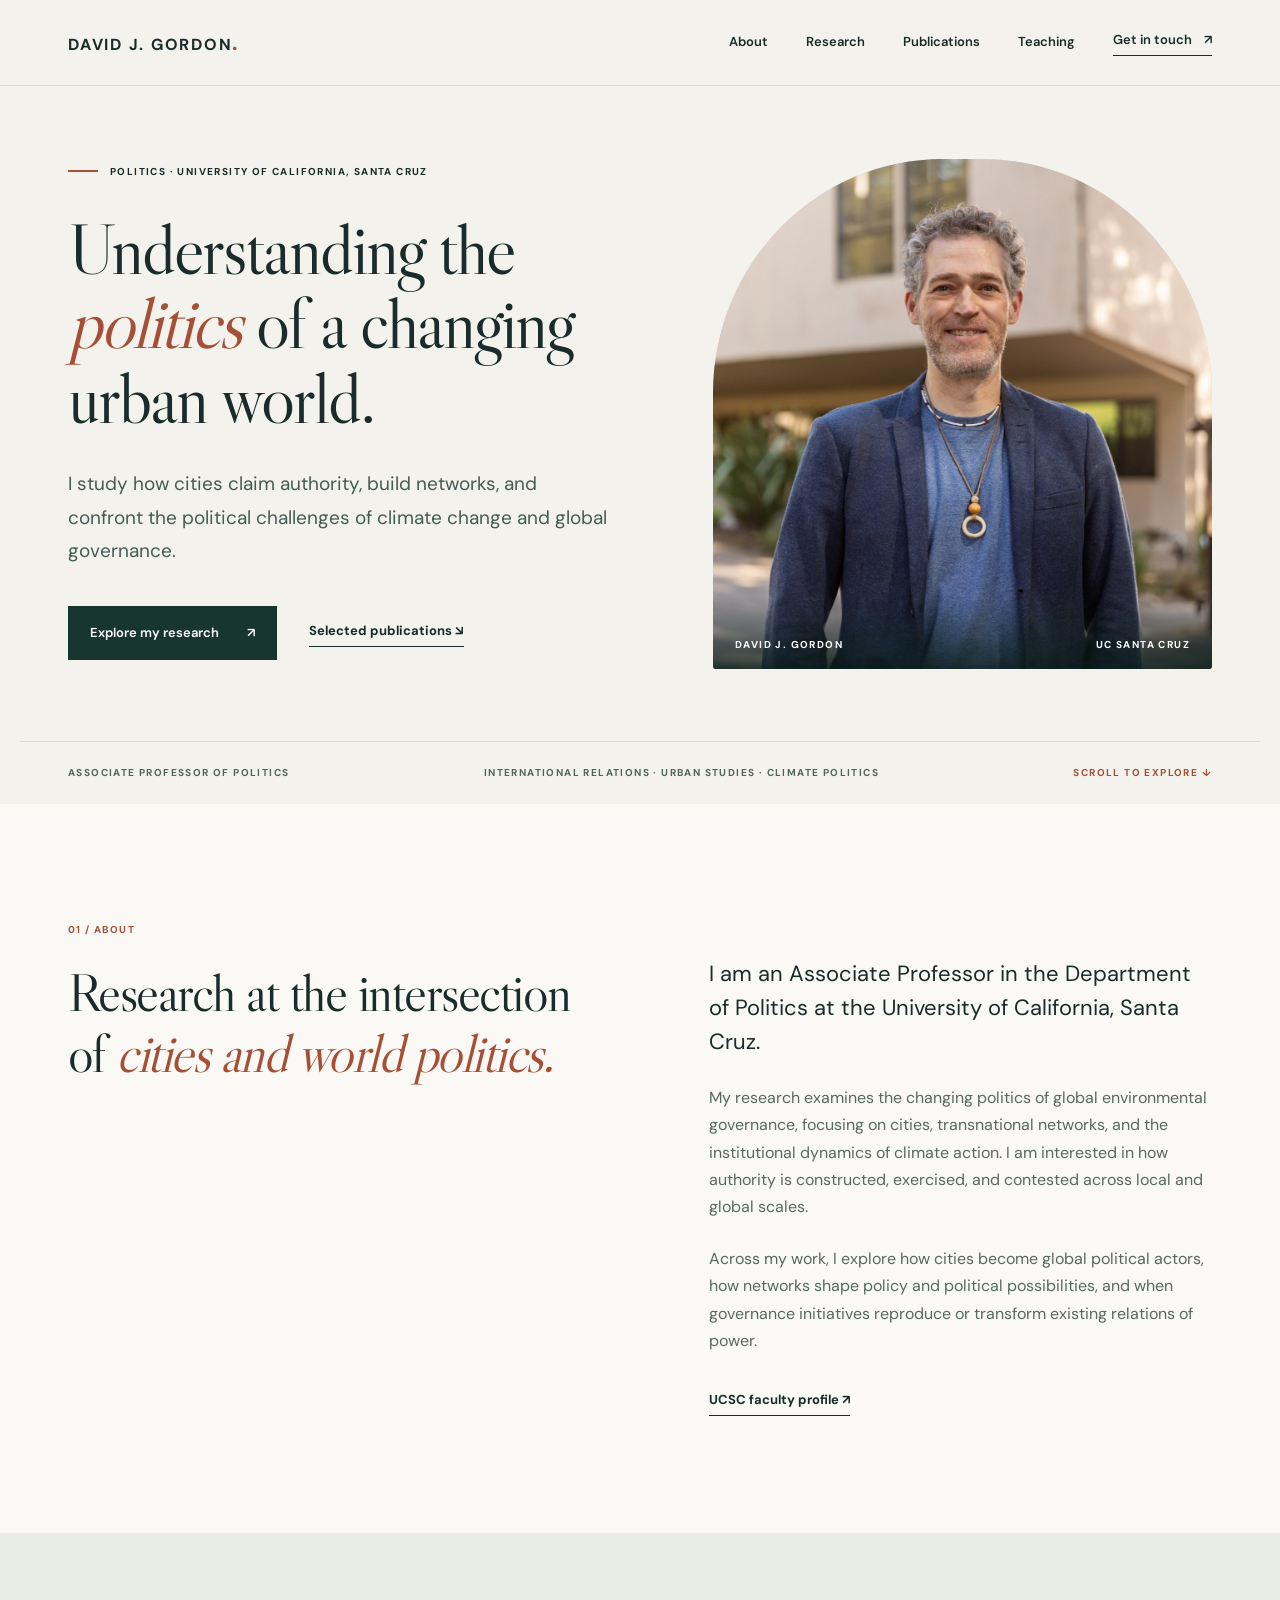
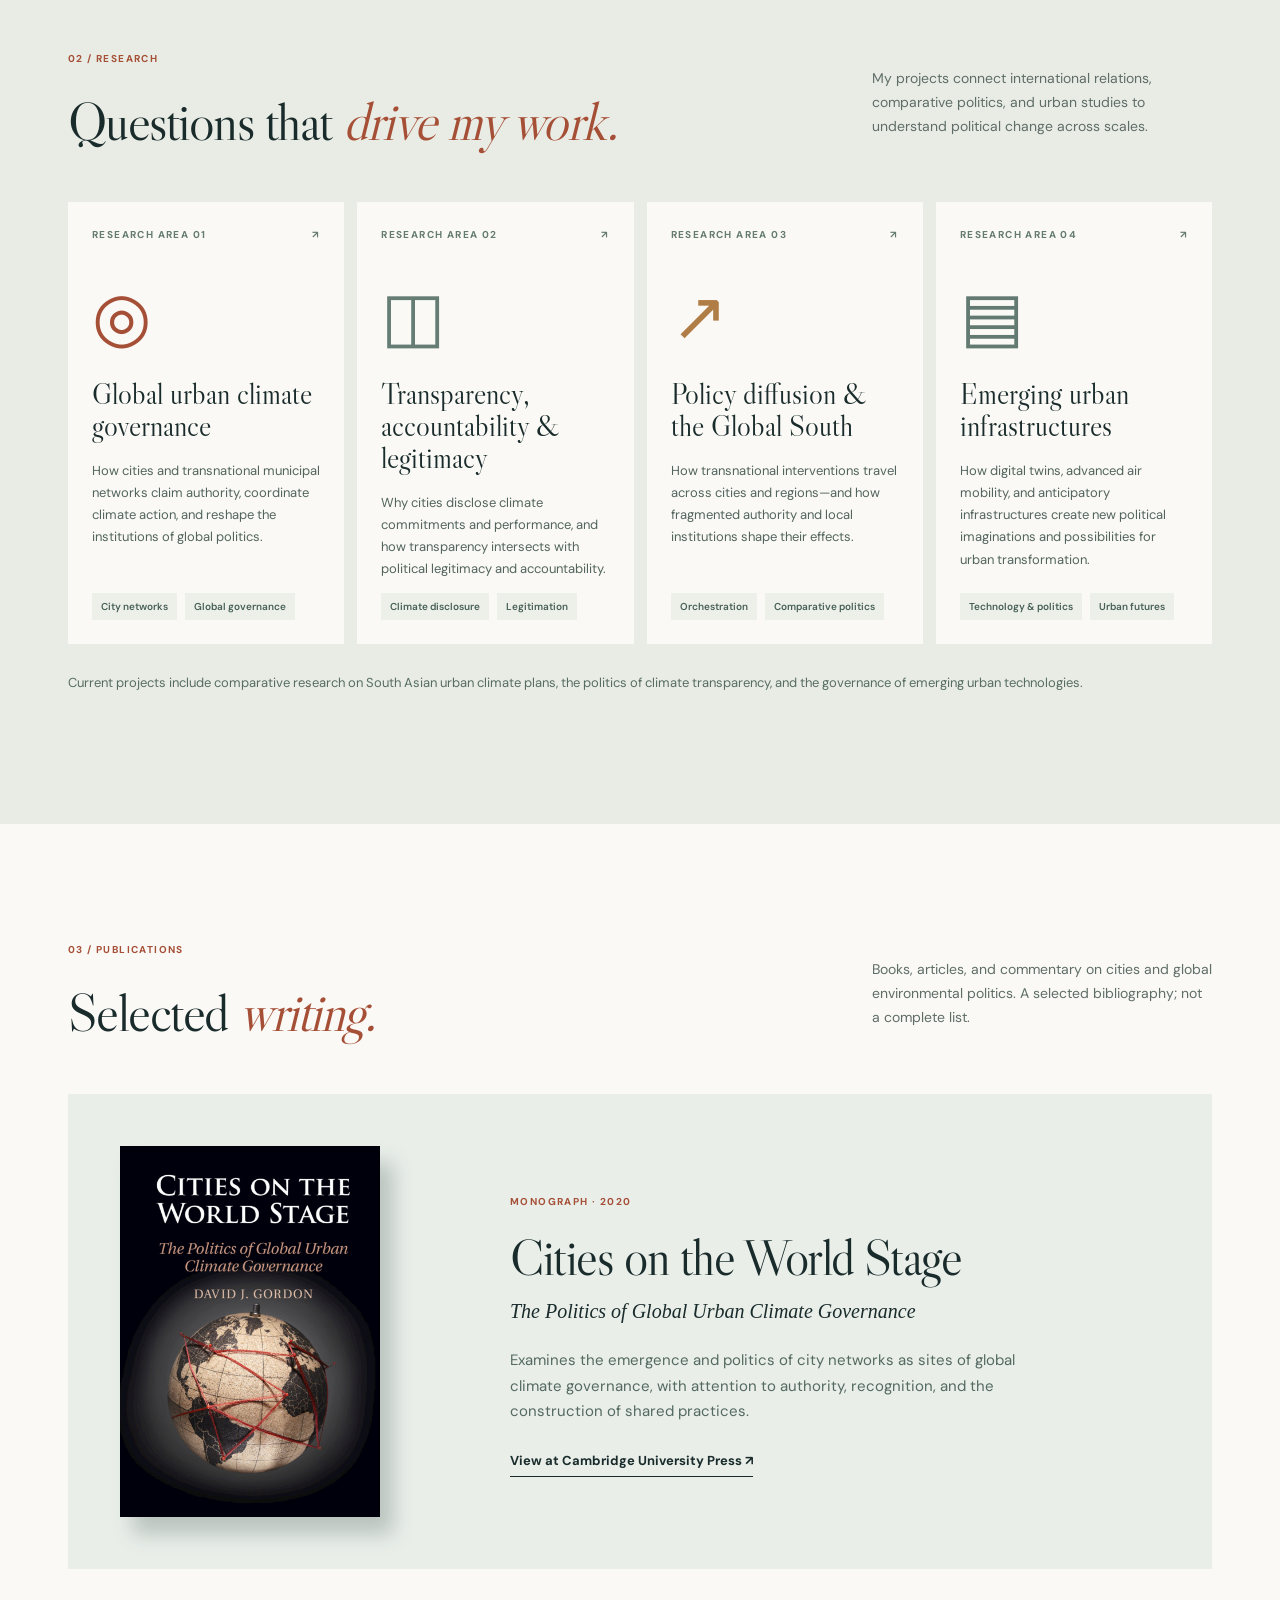
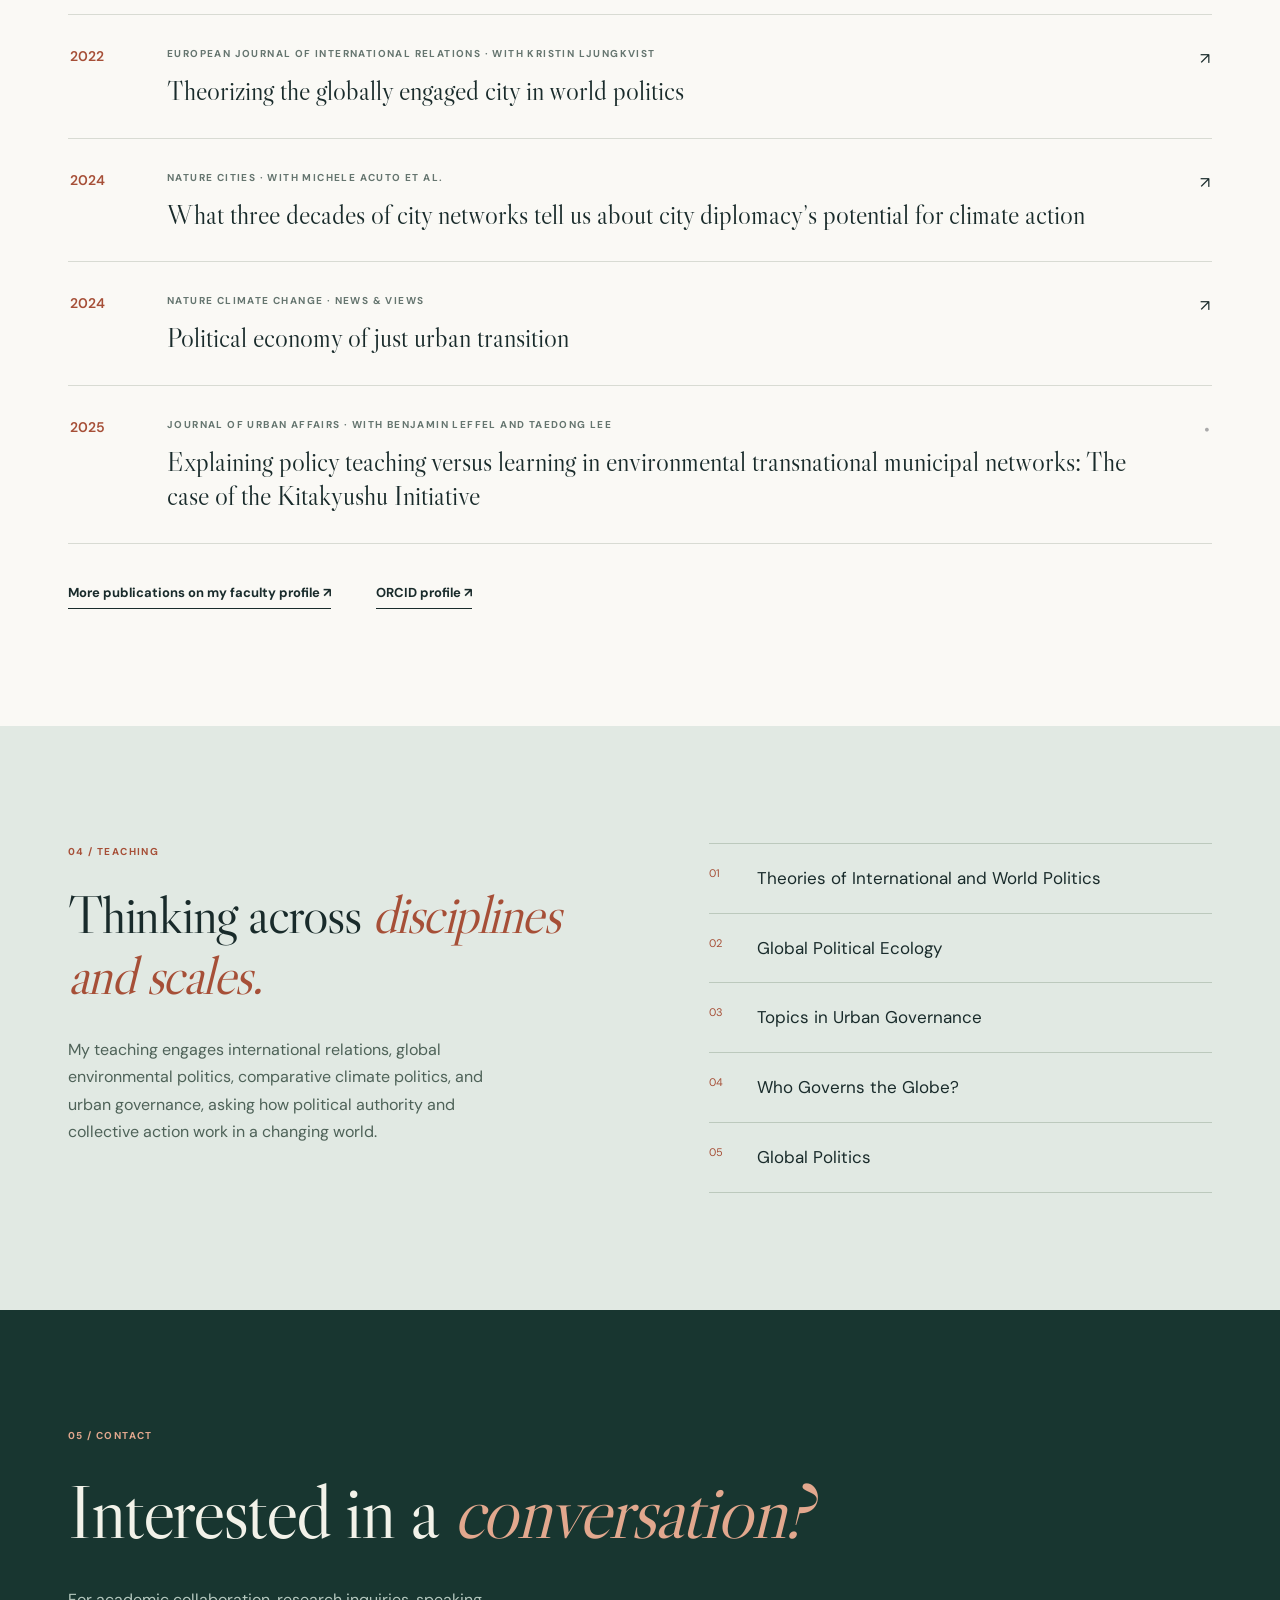
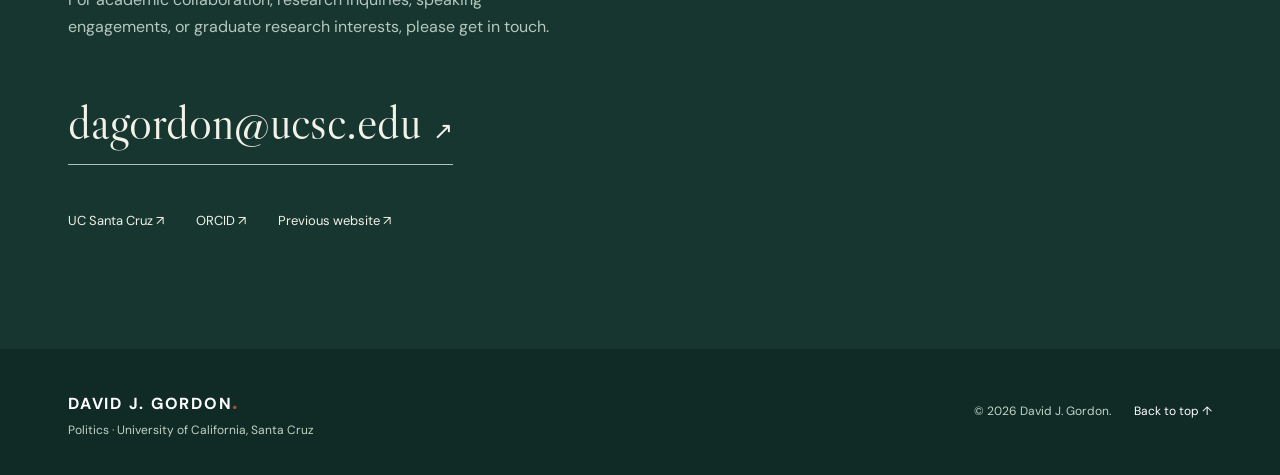
==== index.html @ 4388a969 "Add files via upload" ====
<!doctype html>
<html lang="en">
<head>
<meta charset="utf-8"><meta name="viewport" content="width=device-width,initial-scale=1">
<meta name="description" content="David J. Gordon is Associate Professor of Politics at UC Santa Cruz, researching cities, climate governance, and world politics.">
<meta name="theme-color" content="#f4f2ec"><title>David J. Gordon — Politics, Cities & Climate Governance</title>
<link rel="preconnect" href="https://fonts.googleapis.com"><link rel="preconnect" href="https://fonts.gstatic.com" crossorigin>
<link href="https://fonts.googleapis.com/css2?family=DM+Sans:wght@400;500;600;700&family=Libre+Caslon+Display&display=swap" rel="stylesheet">
<link rel="stylesheet" href="styles.css"><script src="script.js" defer></script>
</head>
<body>
<a class="skip" href="#main">Skip to content</a>
<header class="site-header"><div class="container nav-wrap"><a class="brand" href="#top">DAVID J. GORDON<span class="brand-dot">.</span></a><button class="nav-toggle" aria-label="Open navigation" aria-controls="navigation" aria-expanded="false">Menu <span>☰</span></button><nav id="navigation" aria-label="Main navigation"><a href="#about">About</a><a href="#research">Research</a><a href="#publications">Publications</a><a href="#teaching">Teaching</a><a class="nav-contact" href="#contact">Get in touch <span>↗</span></a></nav></div></header>
<main id="main">
<section class="hero" id="top"><div class="container hero-grid"><div class="hero-copy"><div class="eyebrow"><span class="accent-line"></span> POLITICS · UNIVERSITY OF CALIFORNIA, SANTA CRUZ</div><h1>Understanding the <em>politics</em> of a changing urban world.</h1><p class="hero-deck">I study how cities claim authority, build networks, and confront the political challenges of climate change and global governance.</p><div class="hero-actions"><a class="button primary" href="#research">Explore my research <span>↗</span></a><a class="text-link" href="#publications">Selected publications <span>↘</span></a></div></div><figure class="hero-photo"><img src="assets/david-gordon-headshot.jpg" width="1100" height="1376" alt="Portrait of David J. Gordon, Associate Professor of Politics at UC Santa Cruz" fetchpriority="high"><figcaption>DAVID J. GORDON <span>UC SANTA CRUZ</span></figcaption></figure></div><div class="container hero-bottom"><span>ASSOCIATE PROFESSOR OF POLITICS</span><span>INTERNATIONAL RELATIONS · URBAN STUDIES · CLIMATE POLITICS</span><a href="#about" aria-label="Scroll to about">SCROLL TO EXPLORE ↓</a></div></section>
<section class="section about" id="about"><div class="container two-col"><div class="section-side"><div class="section-number">01 / ABOUT</div><h2>Research at the intersection of <em>cities and world politics.</em></h2></div><div class="about-copy"><p class="lead">I am an Associate Professor in the Department of Politics at the University of California, Santa Cruz.</p><p>My research examines the changing politics of global environmental governance, focusing on cities, transnational networks, and the institutional dynamics of climate action. I am interested in how authority is constructed, exercised, and contested across local and global scales.</p><p>Across my work, I explore how cities become global political actors, how networks shape policy and political possibilities, and when governance initiatives reproduce or transform existing relations of power.</p><a class="inline-link" href="https://politics.ucsc.edu/people/faculty/?directoryprofilecruzid=dagordon" target="_blank" rel="noopener noreferrer">UCSC faculty profile <span>↗</span></a></div></div></section>
<section class="section research" id="research"><div class="container"><div class="section-heading"><div><div class="section-number">02 / RESEARCH</div><h2>Questions that <em>drive my work.</em></h2></div><p>My projects connect international relations, comparative politics, and urban studies to understand political change across scales.</p></div><div class="research-grid"><article class="research-card"><div class="card-top"><span>RESEARCH AREA 01</span><span>↗</span></div><div class="card-symbol symbol-one" aria-hidden="true">◎</div><h3>Global urban climate governance</h3><p>How cities and transnational municipal networks claim authority, coordinate climate action, and reshape the institutions of global politics.</p><div class="tags"><span>City networks</span><span>Global governance</span></div></article><article class="research-card"><div class="card-top"><span>RESEARCH AREA 02</span><span>↗</span></div><div class="card-symbol symbol-two" aria-hidden="true">◫</div><h3>Transparency, accountability & legitimacy</h3><p>Why cities disclose climate commitments and performance, and how transparency intersects with political legitimacy and accountability.</p><div class="tags"><span>Climate disclosure</span><span>Legitimation</span></div></article><article class="research-card"><div class="card-top"><span>RESEARCH AREA 03</span><span>↗</span></div><div class="card-symbol symbol-three" aria-hidden="true">↗</div><h3>Policy diffusion & the Global South</h3><p>How transnational interventions travel across cities and regions—and how fragmented authority and local institutions shape their effects.</p><div class="tags"><span>Orchestration</span><span>Comparative politics</span></div></article><article class="research-card"><div class="card-top"><span>RESEARCH AREA 04</span><span>↗</span></div><div class="card-symbol symbol-four" aria-hidden="true">▤</div><h3>Emerging urban infrastructures</h3><p>How digital twins, advanced air mobility, and anticipatory infrastructures create new political imaginations and possibilities for urban transformation.</p><div class="tags"><span>Technology & politics</span><span>Urban futures</span></div></article></div><p class="research-note">Current projects include comparative research on South Asian urban climate plans, the politics of climate transparency, and the governance of emerging urban technologies.</p></div></section>
<section class="section publications" id="publications"><div class="container"><div class="section-heading"><div><div class="section-number">03 / PUBLICATIONS</div><h2>Selected <em>writing.</em></h2></div><p>Books, articles, and commentary on cities and global environmental politics. A selected bibliography; not a complete list.</p></div><div class="book-feature"><div class="book-cover-photo"><img src="assets/cities-on-the-world-stage-cover.jpg" width="454" height="648" loading="lazy" alt="Cover of Cities on the World Stage: The Politics of Global Urban Climate Governance by David J. Gordon, Cambridge University Press"></div><div class="book-info"><span class="pub-type">MONOGRAPH · 2020</span><h3>Cities on the World Stage</h3><p class="book-subtitle">The Politics of Global Urban Climate Governance</p><p>Examines the emergence and politics of city networks as sites of global climate governance, with attention to authority, recognition, and the construction of shared practices.</p><a class="inline-link" href="https://www.cambridge.org/core/books/cities-on-the-world-stage/6CBDF737BC07DD72592728134CF211FA" target="_blank" rel="noopener noreferrer">View at Cambridge University Press ↗</a></div></div><div class="pub-list"><a class="pub-item" href="https://doi.org/10.1177/13540661211064449" target="_blank" rel="noopener noreferrer"><div class="pub-year">2022</div><div><div class="pub-type">EUROPEAN JOURNAL OF INTERNATIONAL RELATIONS · WITH KRISTIN LJUNGKVIST</div><h3>Theorizing the globally engaged city in world politics</h3></div><span class="pub-arrow">↗</span></a><a class="pub-item" href="https://www.nature.com/articles/s44284-024-00081-1" target="_blank" rel="noopener noreferrer"><div class="pub-year">2024</div><div><div class="pub-type">NATURE CITIES · WITH MICHELE ACUTO ET AL.</div><h3>What three decades of city networks tell us about city diplomacy’s potential for climate action</h3></div><span class="pub-arrow">↗</span></a><a class="pub-item" href="https://www.nature.com/articles/s41558-024-01942-2" target="_blank" rel="noopener noreferrer"><div class="pub-year">2024</div><div><div class="pub-type">NATURE CLIMATE CHANGE · NEWS & VIEWS</div><h3>Political economy of just urban transition</h3></div><span class="pub-arrow">↗</span></a><div class="pub-item no-link"><div class="pub-year">2025</div><div><div class="pub-type">JOURNAL OF URBAN AFFAIRS · WITH BENJAMIN LEFFEL AND TAEDONG LEE</div><h3>Explaining policy teaching versus learning in environmental transnational municipal networks: The case of the Kitakyushu Initiative</h3></div><span class="pub-arrow">•</span></div></div><div class="pub-bottom"><a class="inline-link" href="https://politics.ucsc.edu/people/faculty/?directoryprofilecruzid=dagordon" target="_blank" rel="noopener noreferrer">More publications on my faculty profile ↗</a><a class="inline-link" href="https://orcid.org/0000-0002-3034-1792" target="_blank" rel="noopener noreferrer">ORCID profile ↗</a></div></div></section>
<section class="section teaching" id="teaching"><div class="container teaching-grid"><div><div class="section-number">04 / TEACHING</div><h2>Thinking across <em>disciplines and scales.</em></h2><p>My teaching engages international relations, global environmental politics, comparative climate politics, and urban governance, asking how political authority and collective action work in a changing world.</p></div><div class="course-list"><div><span>01</span><p>Theories of International and World Politics</p></div><div><span>02</span><p>Global Political Ecology</p></div><div><span>03</span><p>Topics in Urban Governance</p></div><div><span>04</span><p>Who Governs the Globe?</p></div><div><span>05</span><p>Global Politics</p></div></div></div></section>
<section class="contact section" id="contact"><div class="container"><div class="section-number">05 / CONTACT</div><h2>Interested in a <em>conversation?</em></h2><p>For academic collaboration, research inquiries, speaking engagements, or graduate research interests, please get in touch.</p><a class="contact-email" href="mailto:dagordon@ucsc.edu">dagordon@ucsc.edu <span>↗</span></a><div class="contact-links"><a href="https://politics.ucsc.edu/people/faculty/?directoryprofilecruzid=dagordon" target="_blank" rel="noopener noreferrer">UC Santa Cruz ↗</a><a href="https://orcid.org/0000-0002-3034-1792" target="_blank" rel="noopener noreferrer">ORCID ↗</a><a href="https://davidjgordon.wordpress.com/" target="_blank" rel="noopener noreferrer">Previous website ↗</a></div></div></section>
</main><footer><div class="container footer-inner"><div><strong>DAVID J. GORDON<span class="brand-dot">.</span></strong><span>Politics · University of California, Santa Cruz</span></div><div>© <span id="year">2026</span> David J. Gordon. <a href="#top">Back to top ↑</a></div></div></footer>
</body></html>
---- styles.css ----
:root{--ink:#192b2b;--paper:#f4f2ec;--white:#faf9f5;--muted:#60706c;--line:#d8dbd3;--accent:#a64f37;--dark:#183630}*{box-sizing:border-box}html{scroll-behavior:smooth}body{margin:0;background:var(--paper);font-family:'DM Sans',Arial,sans-serif;color:var(--ink);font-size:16px;line-height:1.7}a{color:inherit;text-decoration:none}button{font:inherit}.container{max-width:1240px;margin:auto;padding:0 48px}.skip{position:absolute;top:-80px;left:15px;background:white;padding:10px;z-index:100}.skip:focus{top:8px}.site-header{height:86px;border-bottom:1px solid var(--line);background:var(--paper);position:sticky;top:0;z-index:20}.nav-wrap{height:100%;display:flex;align-items:center;justify-content:space-between}.brand,.footer-inner strong{font-size:16px;font-weight:700;letter-spacing:.11em}.brand-dot{color:var(--accent);font-size:22px}nav{display:flex;gap:38px;align-items:center;font-size:13px;font-weight:600}nav a{transition:color .2s}nav a:hover,.inline-link:hover,.text-link:hover{color:var(--accent)}.nav-contact{border-bottom:1px solid var(--ink);padding-bottom:3px}.nav-contact span{margin-left:9px}.nav-toggle{display:none}.hero{overflow:hidden}.hero-grid{min-height:655px;display:grid;grid-template-columns:1.1fr .9fr;gap:35px;align-items:center}.hero-copy{padding:74px 0 78px;position:relative;z-index:1}.eyebrow,.section-number,.pub-type,.card-top,.tags,.hero-bottom,.art-label,.art-caption{font-size:10px;letter-spacing:.14em;font-weight:700}.eyebrow{display:flex;gap:12px;align-items:center;white-space:nowrap}.accent-line{width:30px;height:2px;background:var(--accent);display:inline-block}h1,h2,h3,p{margin-top:0}h1,h2,.book-info h3{font-family:'Libre Caslon Display',Georgia,serif;font-weight:400;letter-spacing:-.028em}h1{font-size:clamp(56px,5.6vw,83px);line-height:1.04;margin:32px 0}h1 em,h2 em{font-weight:400;color:var(--accent)}.hero-deck{max-width:540px;font-size:19px;line-height:1.75;color:#455b56}.hero-actions{display:flex;align-items:center;gap:32px;margin-top:39px}.button{display:inline-flex;align-items:center;gap:28px;padding:16px 22px;font-weight:600;font-size:13px}.primary{background:var(--dark);color:white}.primary:hover{background:var(--accent)}.text-link,.inline-link{font-size:13px;font-weight:700;border-bottom:1px solid;padding-bottom:4px}.hero-art{height:480px;position:relative;overflow:hidden;background:#e5e9df;border-radius:48% 48% 3px 3px;isolation:isolate}.grid-lines{position:absolute;inset:0;background-image:linear-gradient(#607e6830 1px,transparent 1px),linear-gradient(90deg,#607e6830 1px,transparent 1px);background-size:42px 42px;transform:rotate(-16deg) scale(1.4)}.orbit{position:absolute;border:1px solid #68867b82;border-radius:50%;aspect-ratio:1;top:50%;left:50%;transform:translate(-50%,-50%)}.orbit-a{width:340px}.orbit-b{width:560px}.orbit-c{width:790px}.art-circle{position:absolute;top:26%;left:28%;width:44%;aspect-ratio:1;background:radial-gradient(circle at 36% 30%,#e0b59f 0%,#ba725a 48%,#823b2b 100%);border-radius:50%;box-shadow:40px 42px 70px #234b4433}.art-label{position:absolute;color:#355a52}.label-top{top:17%;left:12%}.label-side{bottom:19%;right:8%}.art-caption{position:absolute;bottom:18px;left:23px;right:23px;display:flex;justify-content:space-between;color:#355a52}.hero-bottom{border-top:1px solid var(--line);padding-top:22px;padding-bottom:23px;display:flex;justify-content:space-between;gap:22px;color:#53645f}.hero-bottom a{color:var(--accent)}.section{padding:117px 0;scroll-margin-top:84px}.section-number{color:var(--accent);margin-bottom:24px}h2{font-size:clamp(43px,4.2vw,65px);line-height:1.14;margin-bottom:30px}.two-col{display:grid;grid-template-columns:1fr 1fr;gap:12%}.about{background:var(--white)}.about-copy{padding-top:36px;color:#596860}.about-copy .lead{font-size:22px;line-height:1.55;color:var(--ink)}.about-copy p{margin-bottom:25px}.inline-link{display:inline-block;color:var(--ink);margin-top:10px}.research{background:#e9ece5}.section-heading{display:flex;justify-content:space-between;gap:55px;align-items:end;margin-bottom:50px}.section-heading h2{margin-bottom:0}.section-heading>p{max-width:340px;color:#5f6d68;font-size:14px}.research-grid{display:grid;grid-template-columns:repeat(4,1fr);gap:13px}.research-card{background:var(--white);padding:24px;min-height:420px;display:flex;flex-direction:column;transition:transform .2s,box-shadow .2s}.research-card:hover{transform:translateY(-5px);box-shadow:0 15px 26px #153c3420}.card-top{display:flex;justify-content:space-between;color:#657b70}.card-symbol{font-size:68px;font-weight:400;line-height:1;margin:40px 0 28px;color:var(--accent);font-family:Georgia,serif}.symbol-two{color:#657d75}.symbol-three{color:#b17d47}.symbol-four{color:#627a72}.research-card h3{font-family:'Libre Caslon Display',Georgia,serif;font-weight:400;font-size:29px;line-height:1.1;margin-bottom:17px}.research-card p{font-size:13px;line-height:1.7;color:#53645e;flex:1}.tags{display:flex;gap:8px;flex-wrap:wrap;letter-spacing:0;font-size:10px;font-weight:600}.tags span{padding:5px 9px;background:#edf0e9;color:#466057}.research-note{margin-top:28px;color:#576d61;font-size:13px}.publications{background:var(--white)}.book-feature{display:grid;grid-template-columns:320px 1fr;gap:70px;background:#e9eee9;padding:52px;align-items:center}.book-cover{width:255px;min-height:350px;padding:26px 23px;background:#234a43;color:#f8efdb;display:flex;flex-direction:column;box-shadow:18px 20px 0 #16382e28,1px 11px 25px #173d3524}.cover-small,.cover-imprint{font-size:10px;letter-spacing:.14em}.cover-title{font:39px/.99 Georgia,serif;margin:37px 0 15px}.cover-sub{font:italic 15px/1.35 Georgia,serif;max-width:180px}.cover-imprint{margin-top:auto;font-size:8px}.book-info .pub-type{color:var(--accent)}.book-info h3{font-size:51px;line-height:1.05;margin:18px 0 10px}.book-subtitle{font-style:italic;font-family:Georgia,serif;font-size:20px}.book-info>p:not(.book-subtitle){max-width:560px;color:#546961;font-size:15px}.pub-list{margin-top:45px}.pub-item{display:grid;grid-template-columns:72px 1fr 24px;gap:25px;padding:30px 2px;border-bottom:1px solid var(--line);align-items:start;transition:padding .2s}.pub-item:first-child{border-top:1px solid var(--line)}a.pub-item:hover{padding-left:16px;background:#f2f4ef}.pub-year{font-size:14px;font-weight:600;color:var(--accent)}.pub-item .pub-type{color:#65756f;font-size:10px}.pub-item h3{font-family:'Libre Caslon Display',Georgia,serif;font-size:27px;line-height:1.25;font-weight:400;margin:12px 0 0}.pub-arrow{justify-self:end}.no-link .pub-arrow{color:#aaa}.pub-bottom{display:flex;gap:45px;margin-top:28px}.teaching{background:#e1e9e3}.teaching-grid{display:grid;grid-template-columns:1fr 1fr;gap:12%}.teaching-grid>div>p{color:#4e6258;max-width:450px}.course-list>div{border-top:1px solid #bcc9bd;display:grid;grid-template-columns:48px 1fr;align-items:start;padding:20px 0}.course-list>div:last-child{border-bottom:1px solid #bcc9bd}.course-list span{font-size:11px;color:var(--accent)}.course-list p{margin:0;font-size:17px}.contact{background:var(--dark);color:#f2f2e9}.contact .section-number{color:#e2a88e}.contact h2{max-width:780px;font-size:clamp(52px,6vw,86px)}.contact h2 em{color:#e2a88e}.contact p{color:#b5c8bf;max-width:500px}.contact-email{display:inline-block;font:clamp(27px,4vw,48px)/1.2 'Libre Caslon Display',Georgia,serif;border-bottom:1px solid #acc3b6;margin:38px 0 45px;padding-bottom:12px}.contact-email span{font:24px Arial}.contact-links{display:flex;gap:32px;font-size:13px}.contact-links a:hover{color:#e2a88e}footer{background:#102b26;color:#c1d4c6;padding:34px 0}.footer-inner{display:flex;justify-content:space-between;align-items:center;gap:25px;font-size:12px}.footer-inner>div:first-child{display:flex;flex-direction:column}.footer-inner strong{color:white}.footer-inner a{margin-left:20px;color:white}a:focus-visible,button:focus-visible{outline:3px solid var(--accent);outline-offset:4px}@media(max-width:1050px){.container{padding:0 30px}.hero-grid{grid-template-columns:1fr .7fr}.hero-art{height:400px}.research-grid{grid-template-columns:repeat(2,1fr)}.research-card{min-height:350px}.hero-bottom span:nth-child(2){display:none}}@media(max-width:720px){.container{padding:0 22px}.site-header{height:72px}.nav-toggle{display:block;border:0;background:transparent;font-size:13px;font-weight:700}.nav-toggle span{margin-left:10px}nav{display:none;position:absolute;top:72px;left:0;right:0;background:var(--paper);padding:20px 24px 28px;box-shadow:0 15px 30px #172f2921;flex-direction:column;align-items:start;gap:20px}nav.is-open{display:flex}.hero-grid{display:flex;flex-direction:column;gap:0;min-height:unset}.hero-copy{padding:75px 0 35px}h1{font-size:clamp(49px,12vw,70px);margin:24px 0}.eyebrow{font-size:9px;white-space:normal}.hero-deck{font-size:17px}.hero-actions{gap:22px;flex-wrap:wrap}.hero-art{width:100%;height:330px;border-radius:48% 48% 0 0}.hero-bottom{font-size:9px}.section{padding:75px 0}.two-col,.teaching-grid{grid-template-columns:1fr;gap:15px}.about-copy{padding-top:0}.section-heading{display:block;margin-bottom:30px}.section-heading>p{margin-top:20px}.research-grid{grid-template-columns:1fr}.research-card{min-height:320px}.card-symbol{margin:24px 0 18px}.book-feature{grid-template-columns:1fr;padding:30px;gap:45px}.book-cover{width:245px}.book-info h3{font-size:44px}.pub-item{grid-template-columns:45px 1fr 15px;gap:12px}.pub-item h3{font-size:23px}.pub-item .pub-type{font-size:9px}.pub-bottom{display:block}.pub-bottom a{display:table;margin-bottom:15px}.contact-links{flex-wrap:wrap}.footer-inner{flex-direction:column;align-items:start}}@media(prefers-reduced-motion:reduce){html{scroll-behavior:auto}*,*:before,*:after{transition:none!important}}

/* Photography and published book artwork (2026 update) */
.hero-photo{height:510px;margin:0;position:relative;overflow:hidden;background:#d9d9d2;border-radius:46% 46% 3px 3px;align-self:center}
.hero-photo img{display:block;width:100%;height:100%;object-fit:cover;object-position:center 24%}
.hero-photo figcaption{position:absolute;bottom:0;left:0;right:0;display:flex;justify-content:space-between;gap:12px;background:linear-gradient(transparent,rgba(9,28,25,.82));padding:40px 22px 16px;color:white;font-size:10px;font-weight:700;letter-spacing:.14em}
.book-cover-photo{width:min(100%,260px);align-self:center;filter:drop-shadow(13px 17px 10px rgba(20,46,37,.22))}
.book-cover-photo img{display:block;width:100%;height:auto;object-fit:contain}
@media(max-width:1050px){.hero-photo{height:430px}}
@media(max-width:720px){.hero-photo{width:100%;height:420px;border-radius:46% 46% 0 0}.hero-photo img{object-position:center 25%}.book-cover-photo{width:245px}}
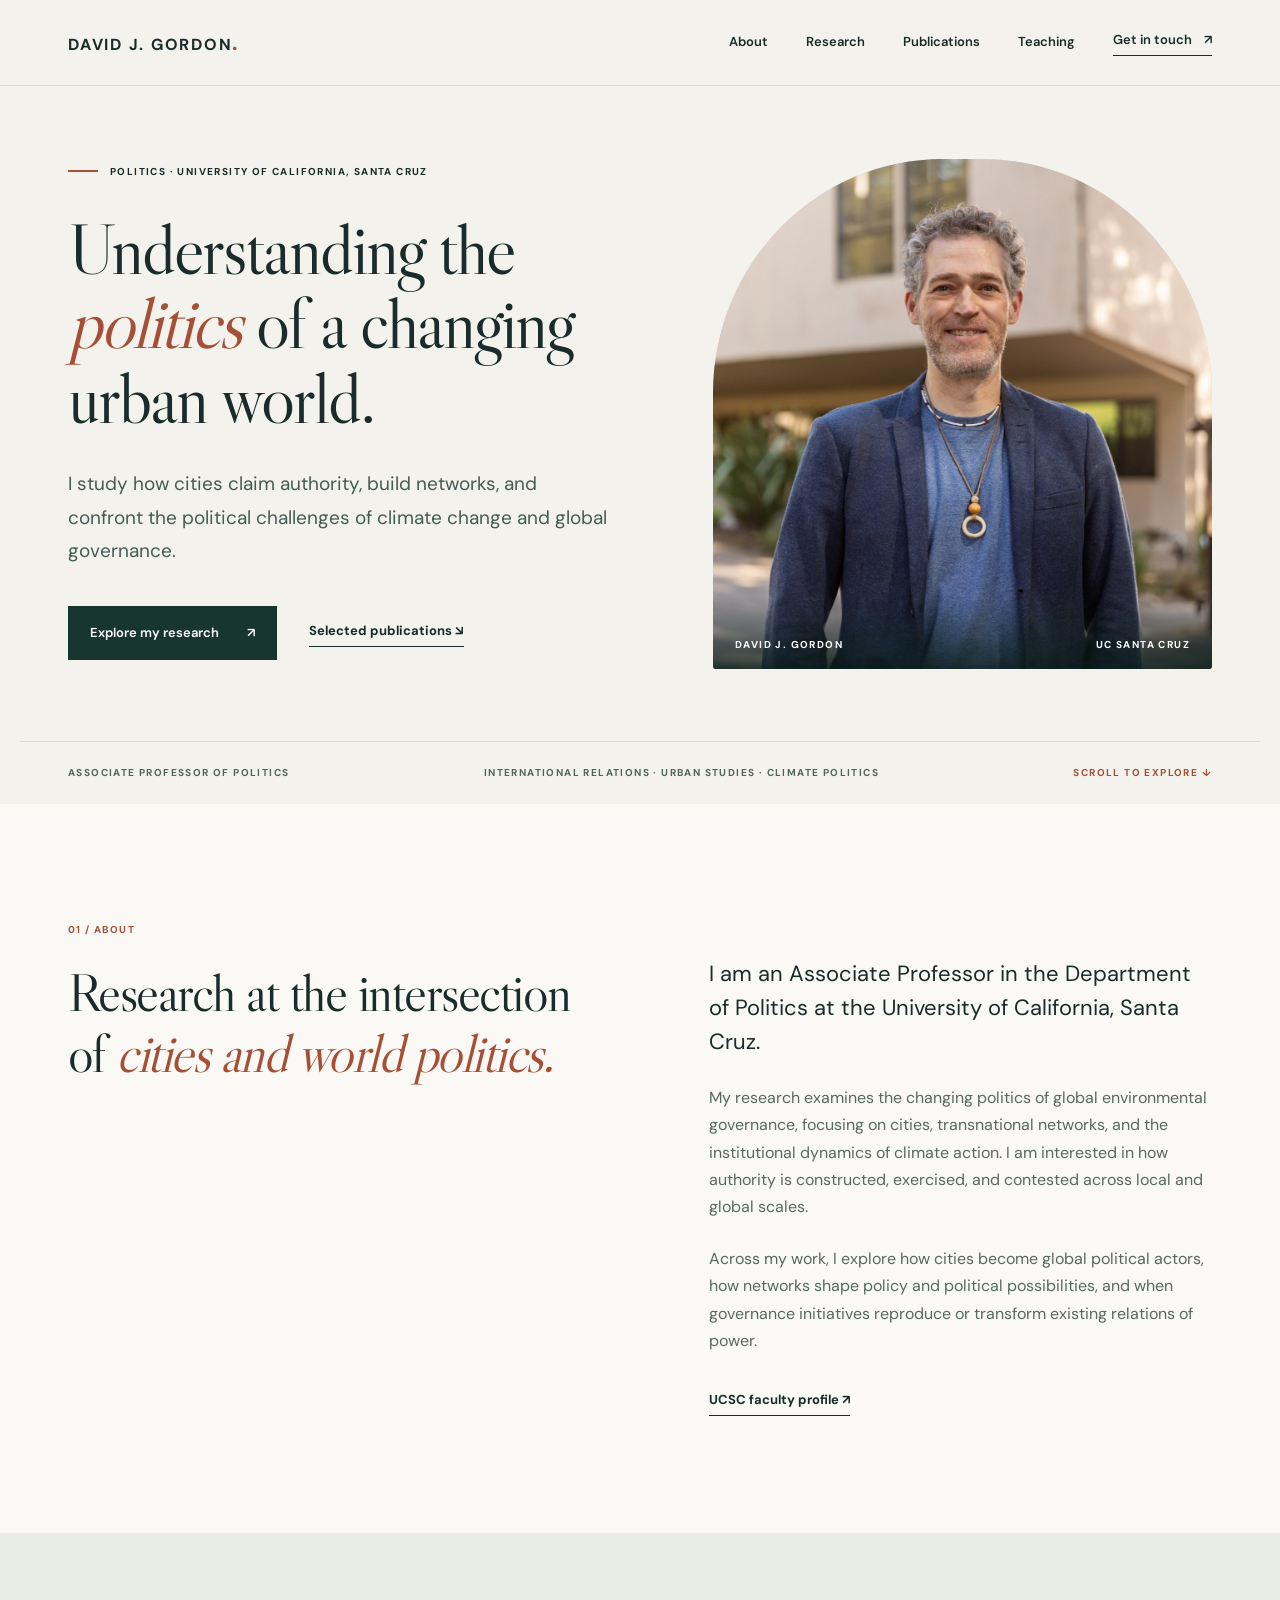
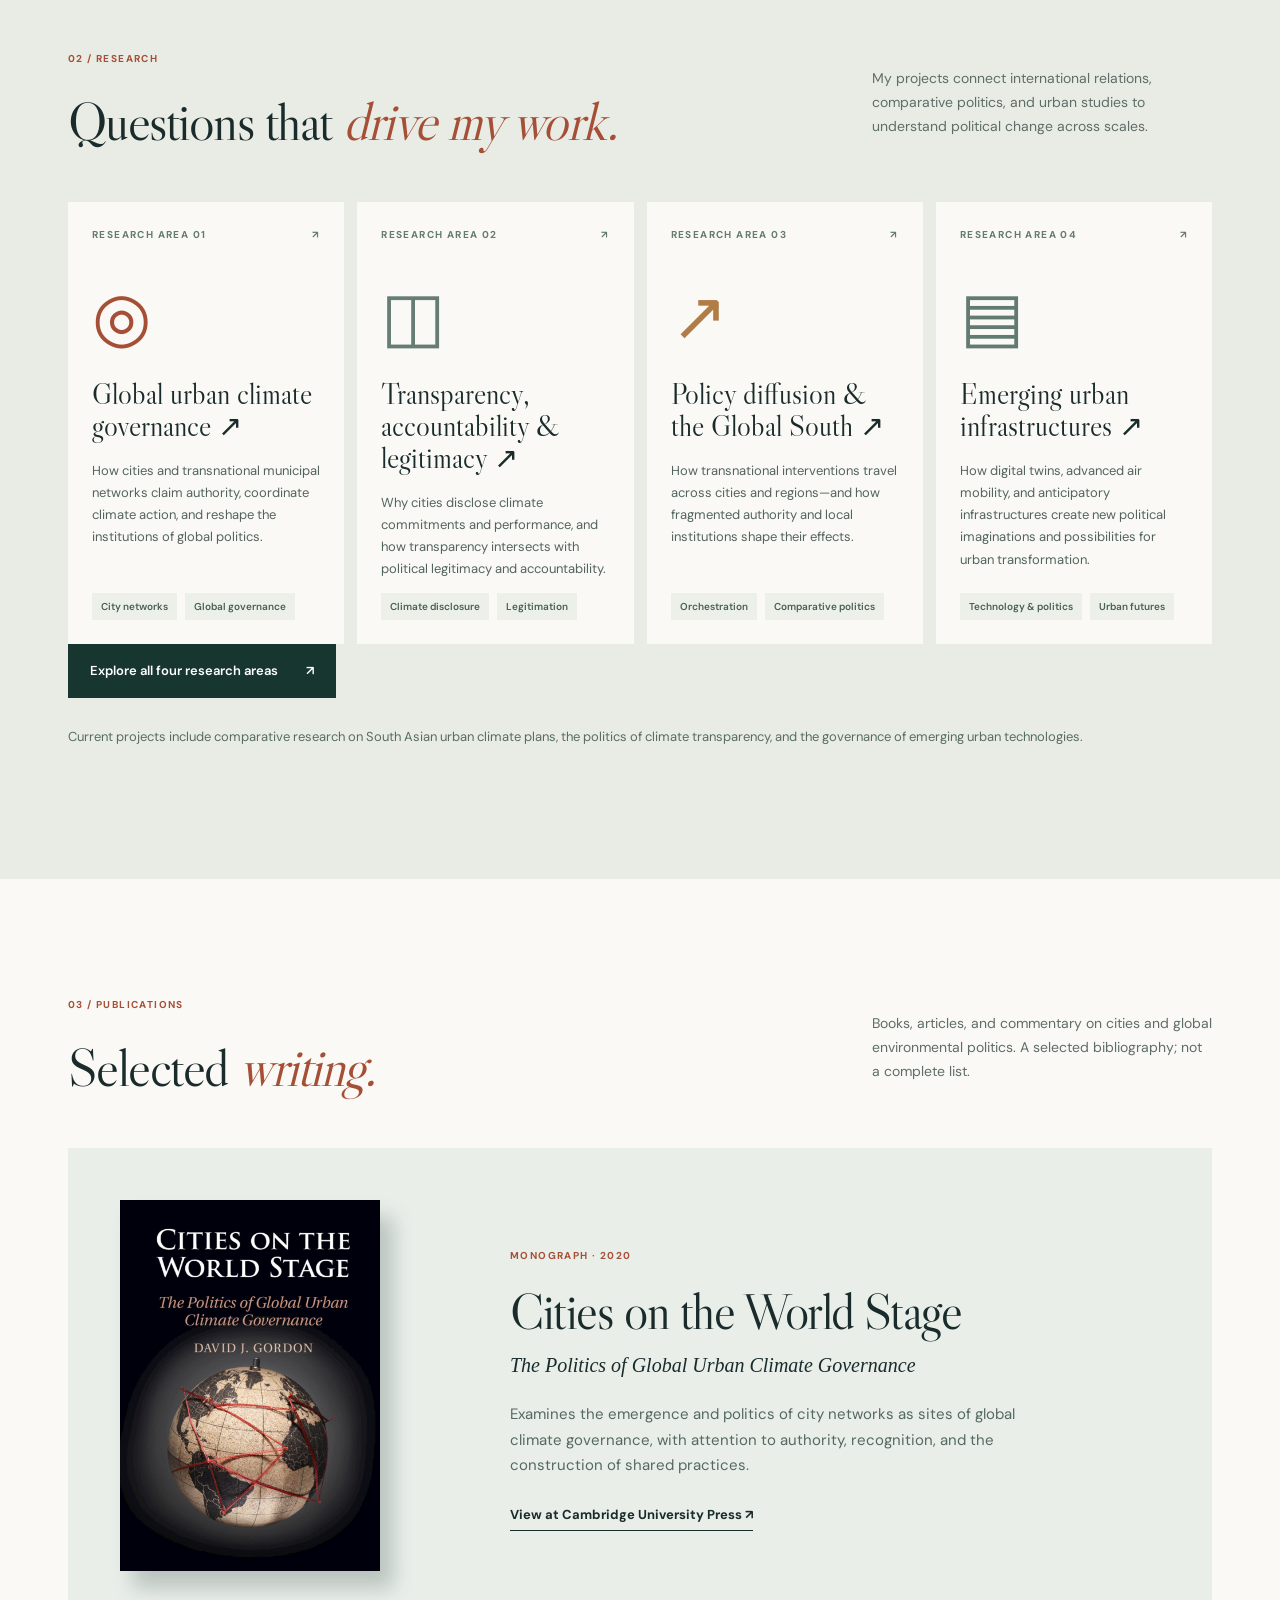
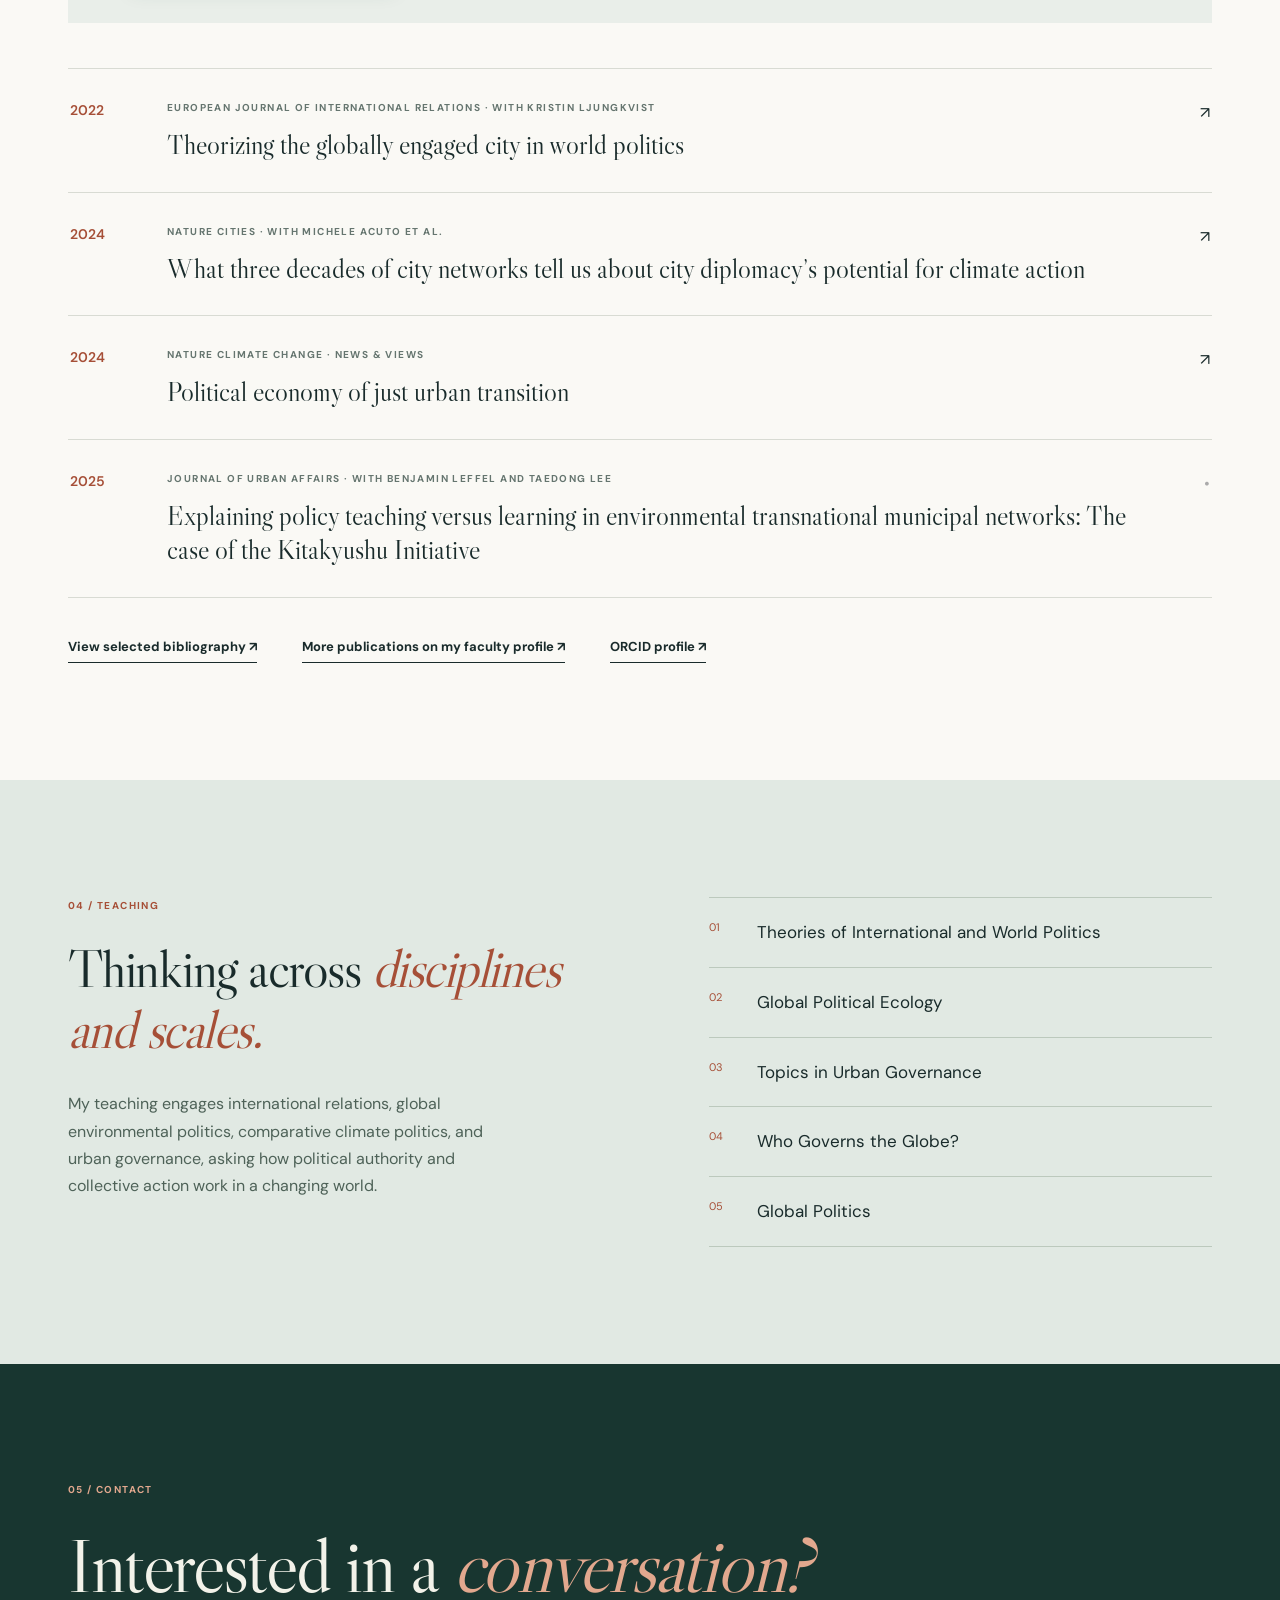
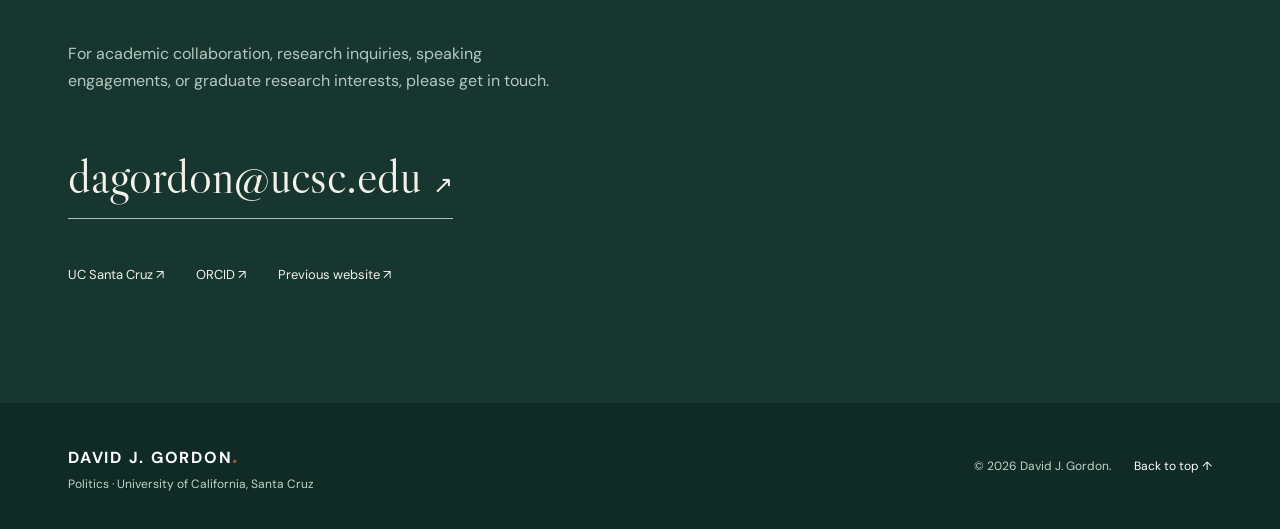
==== commit 3bbac97c: "Connect homepage navigation and calls to action to research and publications pages" ====
--- a/index.html
+++ b/index.html
@@ -10,12 +10,12 @@
 </head>
 <body>
 <a class="skip" href="#main">Skip to content</a>
-<header class="site-header"><div class="container nav-wrap"><a class="brand" href="#top">DAVID J. GORDON<span class="brand-dot">.</span></a><button class="nav-toggle" aria-label="Open navigation" aria-controls="navigation" aria-expanded="false">Menu <span>☰</span></button><nav id="navigation" aria-label="Main navigation"><a href="#about">About</a><a href="#research">Research</a><a href="#publications">Publications</a><a href="#teaching">Teaching</a><a class="nav-contact" href="#contact">Get in touch <span>↗</span></a></nav></div></header>
+<header class="site-header"><div class="container nav-wrap"><a class="brand" href="#top">DAVID J. GORDON<span class="brand-dot">.</span></a><button class="nav-toggle" aria-label="Open navigation" aria-controls="navigation" aria-expanded="false">Menu <span>☰</span></button><nav id="navigation" aria-label="Main navigation"><a href="#about">About</a><a href="research.html">Research</a><a href="publications.html">Publications</a><a href="#teaching">Teaching</a><a class="nav-contact" href="#contact">Get in touch <span>↗</span></a></nav></div></header>
 <main id="main">
-<section class="hero" id="top"><div class="container hero-grid"><div class="hero-copy"><div class="eyebrow"><span class="accent-line"></span> POLITICS · UNIVERSITY OF CALIFORNIA, SANTA CRUZ</div><h1>Understanding the <em>politics</em> of a changing urban world.</h1><p class="hero-deck">I study how cities claim authority, build networks, and confront the political challenges of climate change and global governance.</p><div class="hero-actions"><a class="button primary" href="#research">Explore my research <span>↗</span></a><a class="text-link" href="#publications">Selected publications <span>↘</span></a></div></div><figure class="hero-photo"><img src="assets/david-gordon-headshot.jpg" width="1100" height="1376" alt="Portrait of David J. Gordon, Associate Professor of Politics at UC Santa Cruz" fetchpriority="high"><figcaption>DAVID J. GORDON <span>UC SANTA CRUZ</span></figcaption></figure></div><div class="container hero-bottom"><span>ASSOCIATE PROFESSOR OF POLITICS</span><span>INTERNATIONAL RELATIONS · URBAN STUDIES · CLIMATE POLITICS</span><a href="#about" aria-label="Scroll to about">SCROLL TO EXPLORE ↓</a></div></section>
+<section class="hero" id="top"><div class="container hero-grid"><div class="hero-copy"><div class="eyebrow"><span class="accent-line"></span> POLITICS · UNIVERSITY OF CALIFORNIA, SANTA CRUZ</div><h1>Understanding the <em>politics</em> of a changing urban world.</h1><p class="hero-deck">I study how cities claim authority, build networks, and confront the political challenges of climate change and global governance.</p><div class="hero-actions"><a class="button primary" href="research.html">Explore my research <span>↗</span></a><a class="text-link" href="publications.html">Selected publications <span>↘</span></a></div></div><figure class="hero-photo"><img src="assets/david-gordon-headshot.jpg" width="1100" height="1376" alt="Portrait of David J. Gordon, Associate Professor of Politics at UC Santa Cruz" fetchpriority="high"><figcaption>DAVID J. GORDON <span>UC SANTA CRUZ</span></figcaption></figure></div><div class="container hero-bottom"><span>ASSOCIATE PROFESSOR OF POLITICS</span><span>INTERNATIONAL RELATIONS · URBAN STUDIES · CLIMATE POLITICS</span><a href="#about" aria-label="Scroll to about">SCROLL TO EXPLORE ↓</a></div></section>
 <section class="section about" id="about"><div class="container two-col"><div class="section-side"><div class="section-number">01 / ABOUT</div><h2>Research at the intersection of <em>cities and world politics.</em></h2></div><div class="about-copy"><p class="lead">I am an Associate Professor in the Department of Politics at the University of California, Santa Cruz.</p><p>My research examines the changing politics of global environmental governance, focusing on cities, transnational networks, and the institutional dynamics of climate action. I am interested in how authority is constructed, exercised, and contested across local and global scales.</p><p>Across my work, I explore how cities become global political actors, how networks shape policy and political possibilities, and when governance initiatives reproduce or transform existing relations of power.</p><a class="inline-link" href="https://politics.ucsc.edu/people/faculty/?directoryprofilecruzid=dagordon" target="_blank" rel="noopener noreferrer">UCSC faculty profile <span>↗</span></a></div></div></section>
-<section class="section research" id="research"><div class="container"><div class="section-heading"><div><div class="section-number">02 / RESEARCH</div><h2>Questions that <em>drive my work.</em></h2></div><p>My projects connect international relations, comparative politics, and urban studies to understand political change across scales.</p></div><div class="research-grid"><article class="research-card"><div class="card-top"><span>RESEARCH AREA 01</span><span>↗</span></div><div class="card-symbol symbol-one" aria-hidden="true">◎</div><h3>Global urban climate governance</h3><p>How cities and transnational municipal networks claim authority, coordinate climate action, and reshape the institutions of global politics.</p><div class="tags"><span>City networks</span><span>Global governance</span></div></article><article class="research-card"><div class="card-top"><span>RESEARCH AREA 02</span><span>↗</span></div><div class="card-symbol symbol-two" aria-hidden="true">◫</div><h3>Transparency, accountability & legitimacy</h3><p>Why cities disclose climate commitments and performance, and how transparency intersects with political legitimacy and accountability.</p><div class="tags"><span>Climate disclosure</span><span>Legitimation</span></div></article><article class="research-card"><div class="card-top"><span>RESEARCH AREA 03</span><span>↗</span></div><div class="card-symbol symbol-three" aria-hidden="true">↗</div><h3>Policy diffusion & the Global South</h3><p>How transnational interventions travel across cities and regions—and how fragmented authority and local institutions shape their effects.</p><div class="tags"><span>Orchestration</span><span>Comparative politics</span></div></article><article class="research-card"><div class="card-top"><span>RESEARCH AREA 04</span><span>↗</span></div><div class="card-symbol symbol-four" aria-hidden="true">▤</div><h3>Emerging urban infrastructures</h3><p>How digital twins, advanced air mobility, and anticipatory infrastructures create new political imaginations and possibilities for urban transformation.</p><div class="tags"><span>Technology & politics</span><span>Urban futures</span></div></article></div><p class="research-note">Current projects include comparative research on South Asian urban climate plans, the politics of climate transparency, and the governance of emerging urban technologies.</p></div></section>
-<section class="section publications" id="publications"><div class="container"><div class="section-heading"><div><div class="section-number">03 / PUBLICATIONS</div><h2>Selected <em>writing.</em></h2></div><p>Books, articles, and commentary on cities and global environmental politics. A selected bibliography; not a complete list.</p></div><div class="book-feature"><div class="book-cover-photo"><img src="assets/cities-on-the-world-stage-cover.jpg" width="454" height="648" loading="lazy" alt="Cover of Cities on the World Stage: The Politics of Global Urban Climate Governance by David J. Gordon, Cambridge University Press"></div><div class="book-info"><span class="pub-type">MONOGRAPH · 2020</span><h3>Cities on the World Stage</h3><p class="book-subtitle">The Politics of Global Urban Climate Governance</p><p>Examines the emergence and politics of city networks as sites of global climate governance, with attention to authority, recognition, and the construction of shared practices.</p><a class="inline-link" href="https://www.cambridge.org/core/books/cities-on-the-world-stage/6CBDF737BC07DD72592728134CF211FA" target="_blank" rel="noopener noreferrer">View at Cambridge University Press ↗</a></div></div><div class="pub-list"><a class="pub-item" href="https://doi.org/10.1177/13540661211064449" target="_blank" rel="noopener noreferrer"><div class="pub-year">2022</div><div><div class="pub-type">EUROPEAN JOURNAL OF INTERNATIONAL RELATIONS · WITH KRISTIN LJUNGKVIST</div><h3>Theorizing the globally engaged city in world politics</h3></div><span class="pub-arrow">↗</span></a><a class="pub-item" href="https://www.nature.com/articles/s44284-024-00081-1" target="_blank" rel="noopener noreferrer"><div class="pub-year">2024</div><div><div class="pub-type">NATURE CITIES · WITH MICHELE ACUTO ET AL.</div><h3>What three decades of city networks tell us about city diplomacy’s potential for climate action</h3></div><span class="pub-arrow">↗</span></a><a class="pub-item" href="https://www.nature.com/articles/s41558-024-01942-2" target="_blank" rel="noopener noreferrer"><div class="pub-year">2024</div><div><div class="pub-type">NATURE CLIMATE CHANGE · NEWS & VIEWS</div><h3>Political economy of just urban transition</h3></div><span class="pub-arrow">↗</span></a><div class="pub-item no-link"><div class="pub-year">2025</div><div><div class="pub-type">JOURNAL OF URBAN AFFAIRS · WITH BENJAMIN LEFFEL AND TAEDONG LEE</div><h3>Explaining policy teaching versus learning in environmental transnational municipal networks: The case of the Kitakyushu Initiative</h3></div><span class="pub-arrow">•</span></div></div><div class="pub-bottom"><a class="inline-link" href="https://politics.ucsc.edu/people/faculty/?directoryprofilecruzid=dagordon" target="_blank" rel="noopener noreferrer">More publications on my faculty profile ↗</a><a class="inline-link" href="https://orcid.org/0000-0002-3034-1792" target="_blank" rel="noopener noreferrer">ORCID profile ↗</a></div></div></section>
+<section class="section research" id="research"><div class="container"><div class="section-heading"><div><div class="section-number">02 / RESEARCH</div><h2>Questions that <em>drive my work.</em></h2></div><p>My projects connect international relations, comparative politics, and urban studies to understand political change across scales.</p></div><div class="research-grid"><article class="research-card"><div class="card-top"><span>RESEARCH AREA 01</span><span>↗</span></div><div class="card-symbol symbol-one" aria-hidden="true">◎</div><h3><a href="research.html#governance">Global urban climate governance ↗</a></h3><p>How cities and transnational municipal networks claim authority, coordinate climate action, and reshape the institutions of global politics.</p><div class="tags"><span>City networks</span><span>Global governance</span></div></article><article class="research-card"><div class="card-top"><span>RESEARCH AREA 02</span><span>↗</span></div><div class="card-symbol symbol-two" aria-hidden="true">◫</div><h3><a href="research.html#transparency">Transparency, accountability & legitimacy ↗</a></h3><p>Why cities disclose climate commitments and performance, and how transparency intersects with political legitimacy and accountability.</p><div class="tags"><span>Climate disclosure</span><span>Legitimation</span></div></article><article class="research-card"><div class="card-top"><span>RESEARCH AREA 03</span><span>↗</span></div><div class="card-symbol symbol-three" aria-hidden="true">↗</div><h3><a href="research.html#diffusion">Policy diffusion & the Global South ↗</a></h3><p>How transnational interventions travel across cities and regions—and how fragmented authority and local institutions shape their effects.</p><div class="tags"><span>Orchestration</span><span>Comparative politics</span></div></article><article class="research-card"><div class="card-top"><span>RESEARCH AREA 04</span><span>↗</span></div><div class="card-symbol symbol-four" aria-hidden="true">▤</div><h3><a href="research.html#infrastructures">Emerging urban infrastructures ↗</a></h3><p>How digital twins, advanced air mobility, and anticipatory infrastructures create new political imaginations and possibilities for urban transformation.</p><div class="tags"><span>Technology & politics</span><span>Urban futures</span></div></article></div><div class="section-cta"><a class="button primary" href="research.html">Explore all four research areas <span>↗</span></a></div><p class="research-note">Current projects include comparative research on South Asian urban climate plans, the politics of climate transparency, and the governance of emerging urban technologies.</p></div></section>
+<section class="section publications" id="publications"><div class="container"><div class="section-heading"><div><div class="section-number">03 / PUBLICATIONS</div><h2>Selected <em>writing.</em></h2></div><p>Books, articles, and commentary on cities and global environmental politics. A selected bibliography; not a complete list.</p></div><div class="book-feature"><div class="book-cover-photo"><img src="assets/cities-on-the-world-stage-cover.jpg" width="454" height="648" loading="lazy" alt="Cover of Cities on the World Stage: The Politics of Global Urban Climate Governance by David J. Gordon, Cambridge University Press"></div><div class="book-info"><span class="pub-type">MONOGRAPH · 2020</span><h3>Cities on the World Stage</h3><p class="book-subtitle">The Politics of Global Urban Climate Governance</p><p>Examines the emergence and politics of city networks as sites of global climate governance, with attention to authority, recognition, and the construction of shared practices.</p><a class="inline-link" href="https://www.cambridge.org/core/books/cities-on-the-world-stage/6CBDF737BC07DD72592728134CF211FA" target="_blank" rel="noopener noreferrer">View at Cambridge University Press ↗</a></div></div><div class="pub-list"><a class="pub-item" href="https://doi.org/10.1177/13540661211064449" target="_blank" rel="noopener noreferrer"><div class="pub-year">2022</div><div><div class="pub-type">EUROPEAN JOURNAL OF INTERNATIONAL RELATIONS · WITH KRISTIN LJUNGKVIST</div><h3>Theorizing the globally engaged city in world politics</h3></div><span class="pub-arrow">↗</span></a><a class="pub-item" href="https://www.nature.com/articles/s44284-024-00081-1" target="_blank" rel="noopener noreferrer"><div class="pub-year">2024</div><div><div class="pub-type">NATURE CITIES · WITH MICHELE ACUTO ET AL.</div><h3>What three decades of city networks tell us about city diplomacy’s potential for climate action</h3></div><span class="pub-arrow">↗</span></a><a class="pub-item" href="https://www.nature.com/articles/s41558-024-01942-2" target="_blank" rel="noopener noreferrer"><div class="pub-year">2024</div><div><div class="pub-type">NATURE CLIMATE CHANGE · NEWS & VIEWS</div><h3>Political economy of just urban transition</h3></div><span class="pub-arrow">↗</span></a><div class="pub-item no-link"><div class="pub-year">2025</div><div><div class="pub-type">JOURNAL OF URBAN AFFAIRS · WITH BENJAMIN LEFFEL AND TAEDONG LEE</div><h3>Explaining policy teaching versus learning in environmental transnational municipal networks: The case of the Kitakyushu Initiative</h3></div><span class="pub-arrow">•</span></div></div><div class="pub-bottom"><a class="inline-link" href="publications.html">View selected bibliography ↗</a><a class="inline-link" href="https://politics.ucsc.edu/people/faculty/?directoryprofilecruzid=dagordon" target="_blank" rel="noopener noreferrer">More publications on my faculty profile ↗</a><a class="inline-link" href="https://orcid.org/0000-0002-3034-1792" target="_blank" rel="noopener noreferrer">ORCID profile ↗</a></div></div></section>
 <section class="section teaching" id="teaching"><div class="container teaching-grid"><div><div class="section-number">04 / TEACHING</div><h2>Thinking across <em>disciplines and scales.</em></h2><p>My teaching engages international relations, global environmental politics, comparative climate politics, and urban governance, asking how political authority and collective action work in a changing world.</p></div><div class="course-list"><div><span>01</span><p>Theories of International and World Politics</p></div><div><span>02</span><p>Global Political Ecology</p></div><div><span>03</span><p>Topics in Urban Governance</p></div><div><span>04</span><p>Who Governs the Globe?</p></div><div><span>05</span><p>Global Politics</p></div></div></div></section>
 <section class="contact section" id="contact"><div class="container"><div class="section-number">05 / CONTACT</div><h2>Interested in a <em>conversation?</em></h2><p>For academic collaboration, research inquiries, speaking engagements, or graduate research interests, please get in touch.</p><a class="contact-email" href="mailto:dagordon@ucsc.edu">dagordon@ucsc.edu <span>↗</span></a><div class="contact-links"><a href="https://politics.ucsc.edu/people/faculty/?directoryprofilecruzid=dagordon" target="_blank" rel="noopener noreferrer">UC Santa Cruz ↗</a><a href="https://orcid.org/0000-0002-3034-1792" target="_blank" rel="noopener noreferrer">ORCID ↗</a><a href="https://davidjgordon.wordpress.com/" target="_blank" rel="noopener noreferrer">Previous website ↗</a></div></div></section>
 </main><footer><div class="container footer-inner"><div><strong>DAVID J. GORDON<span class="brand-dot">.</span></strong><span>Politics · University of California, Santa Cruz</span></div><div>© <span id="year">2026</span> David J. Gordon. <a href="#top">Back to top ↑</a></div></div></footer>
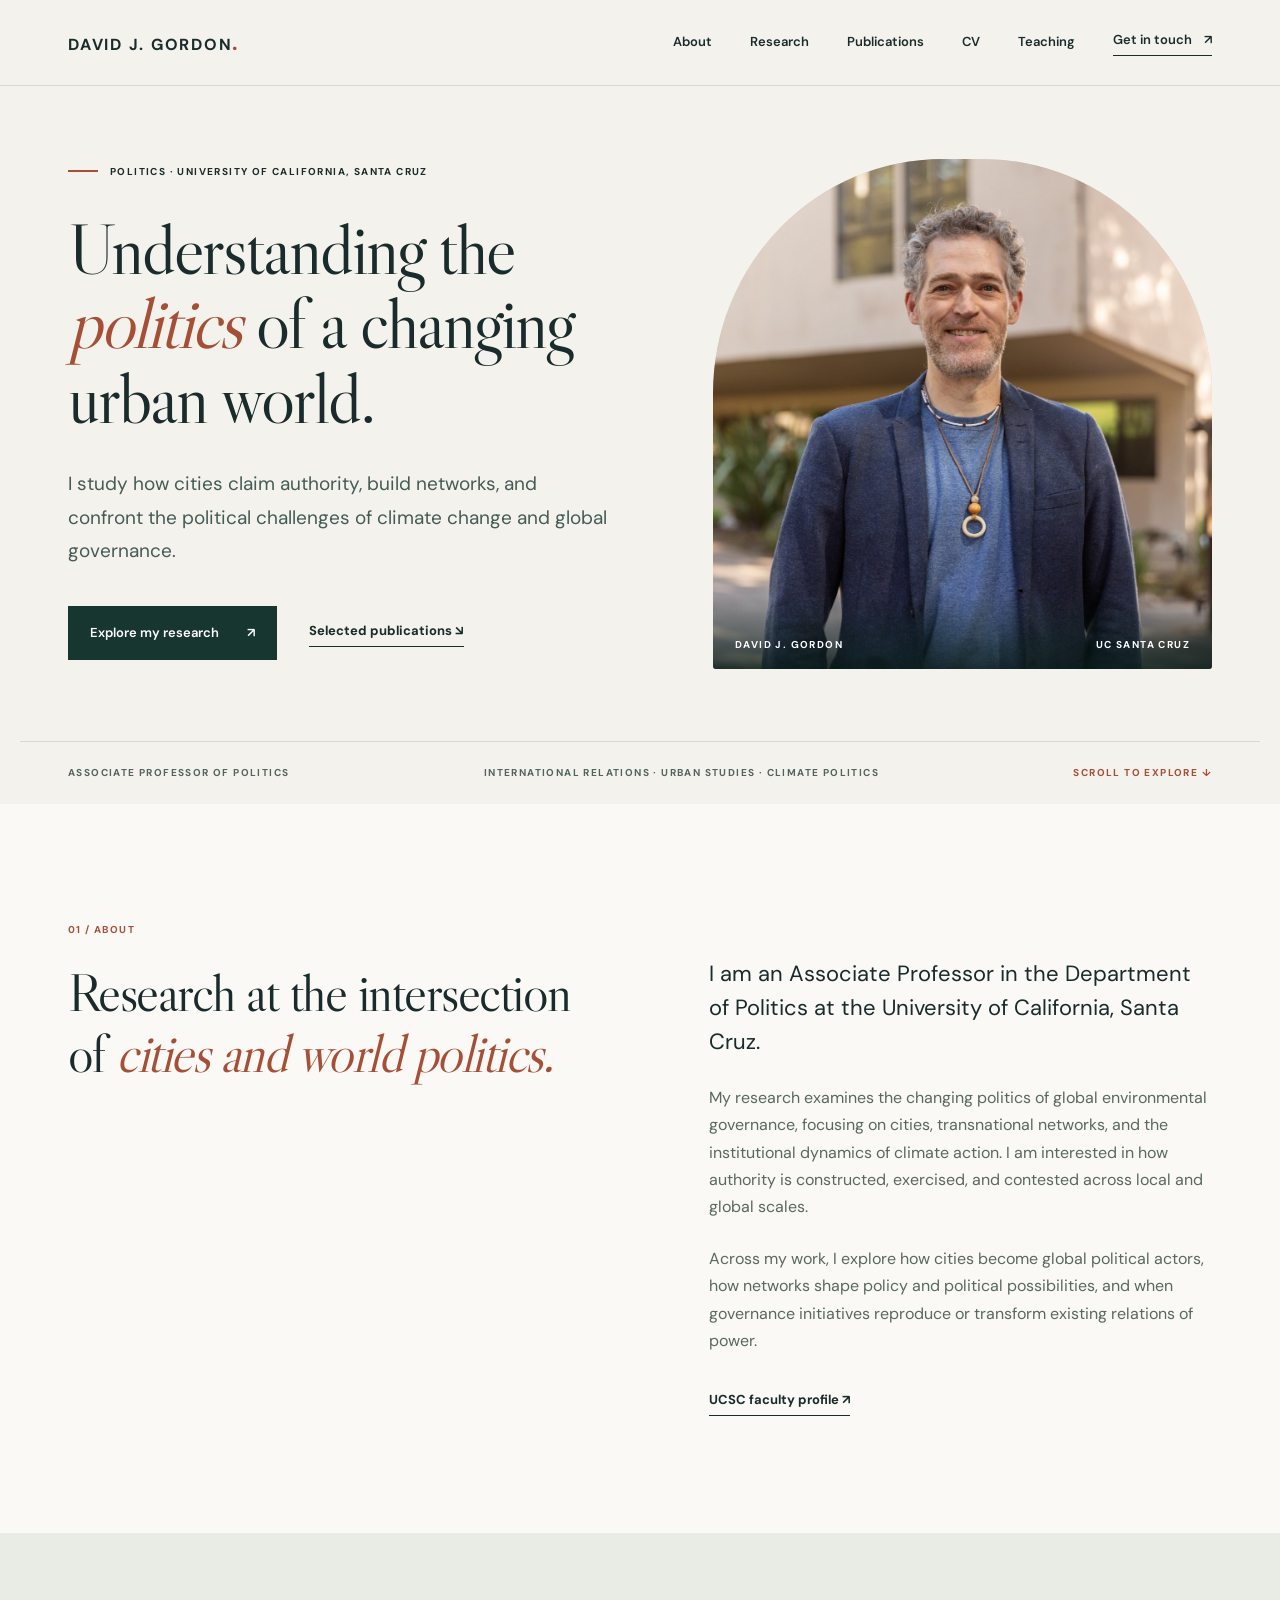
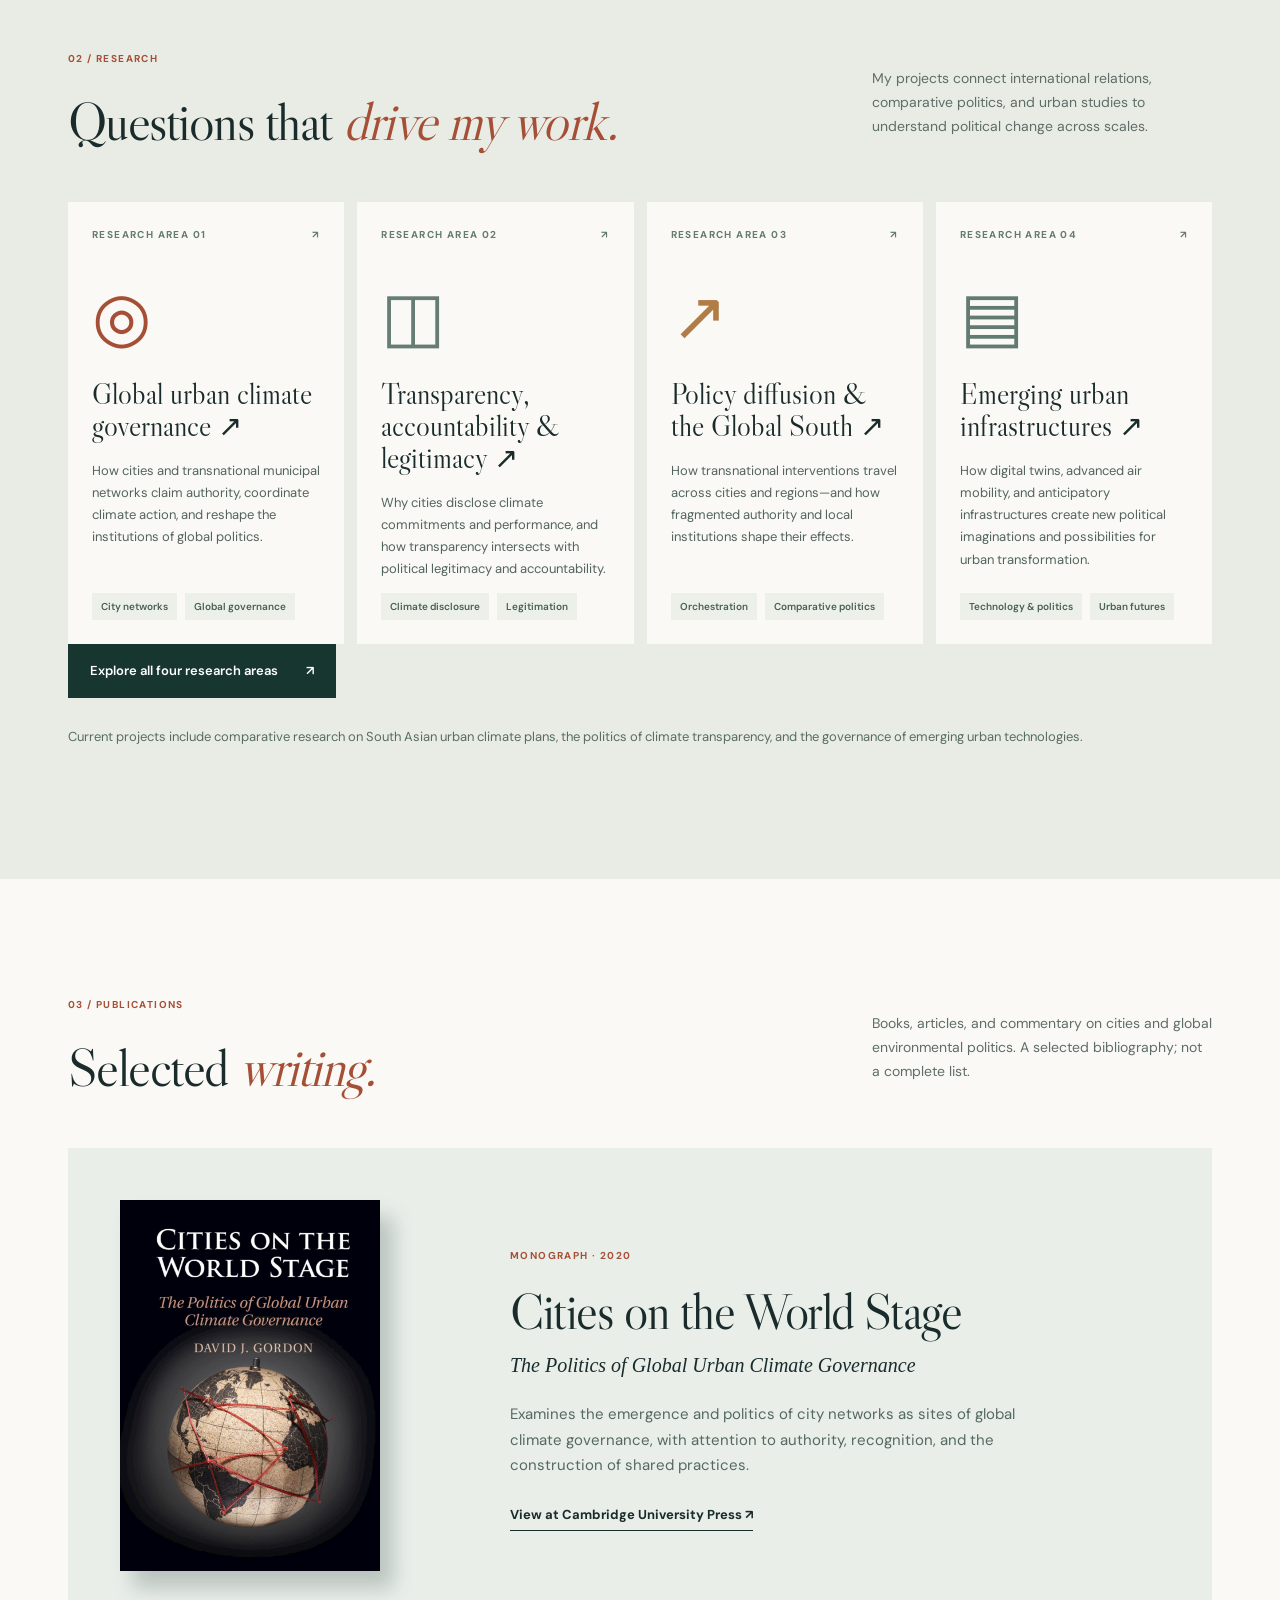
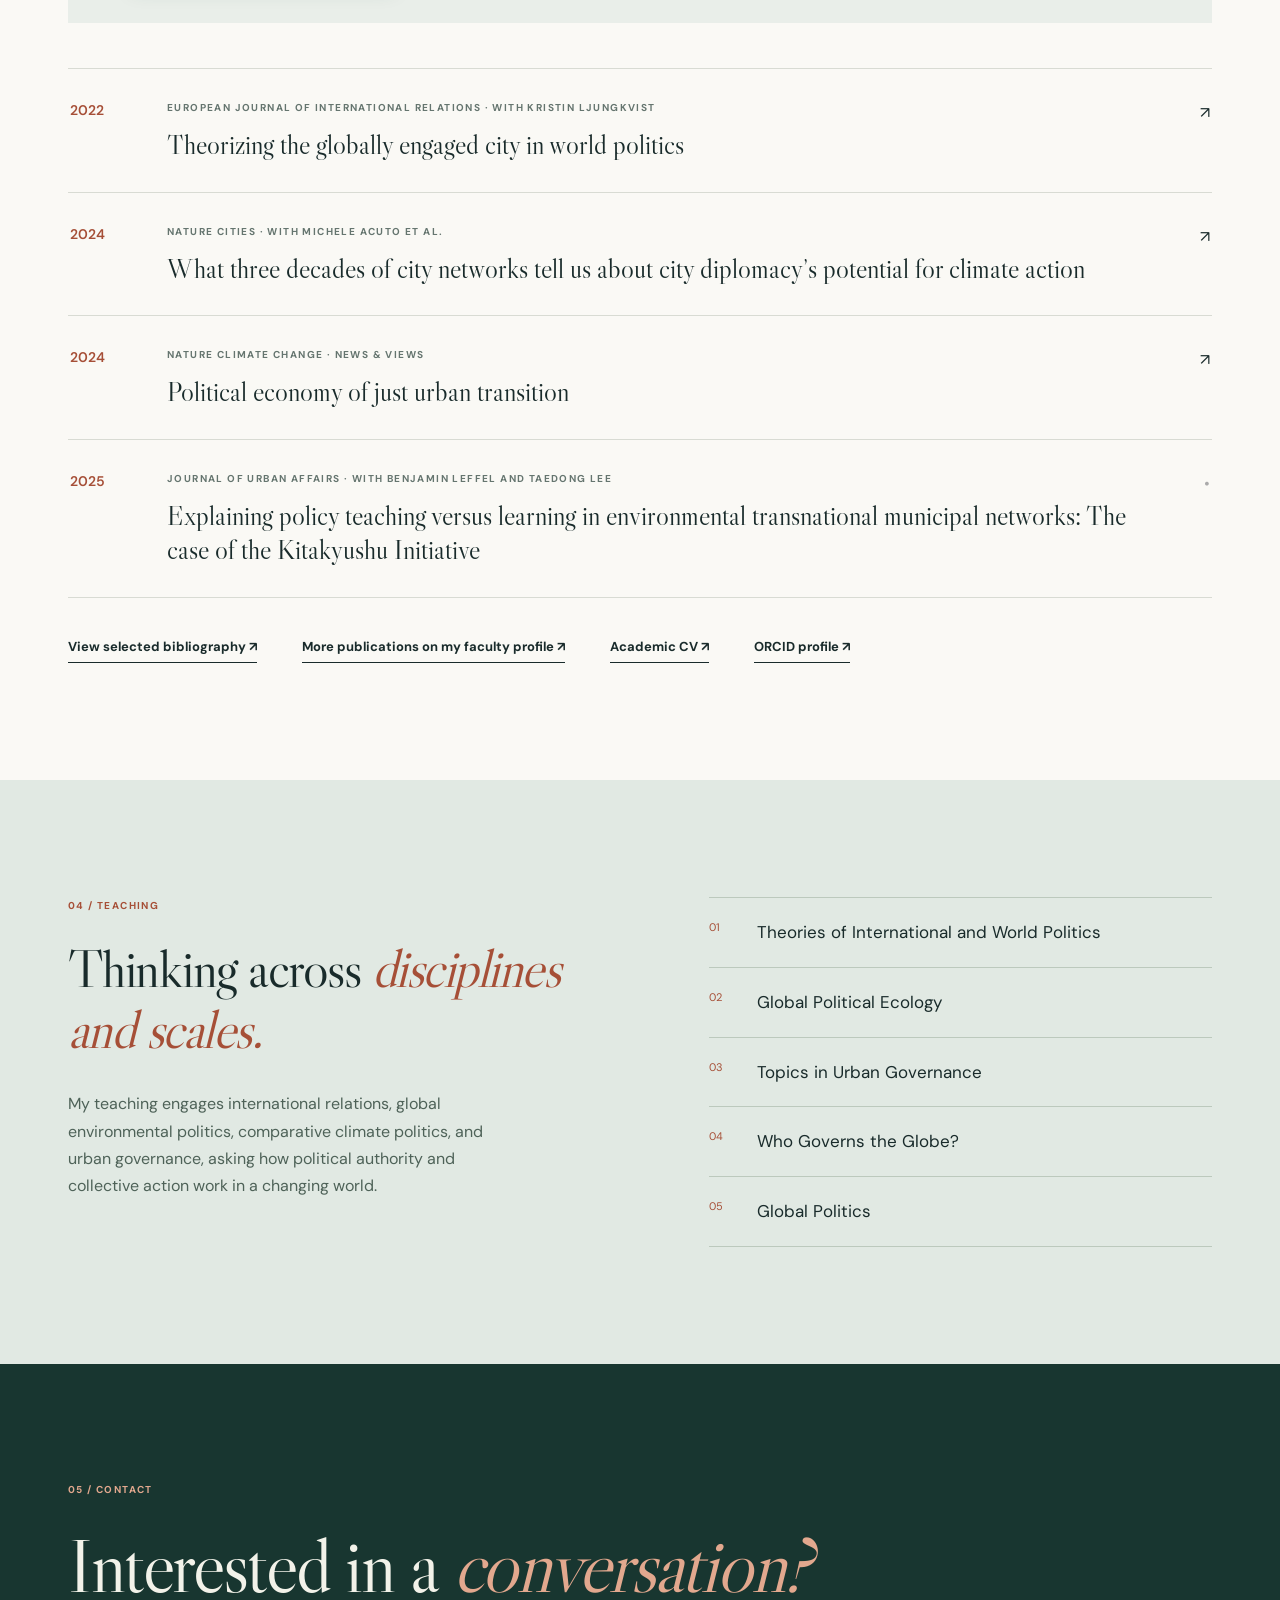
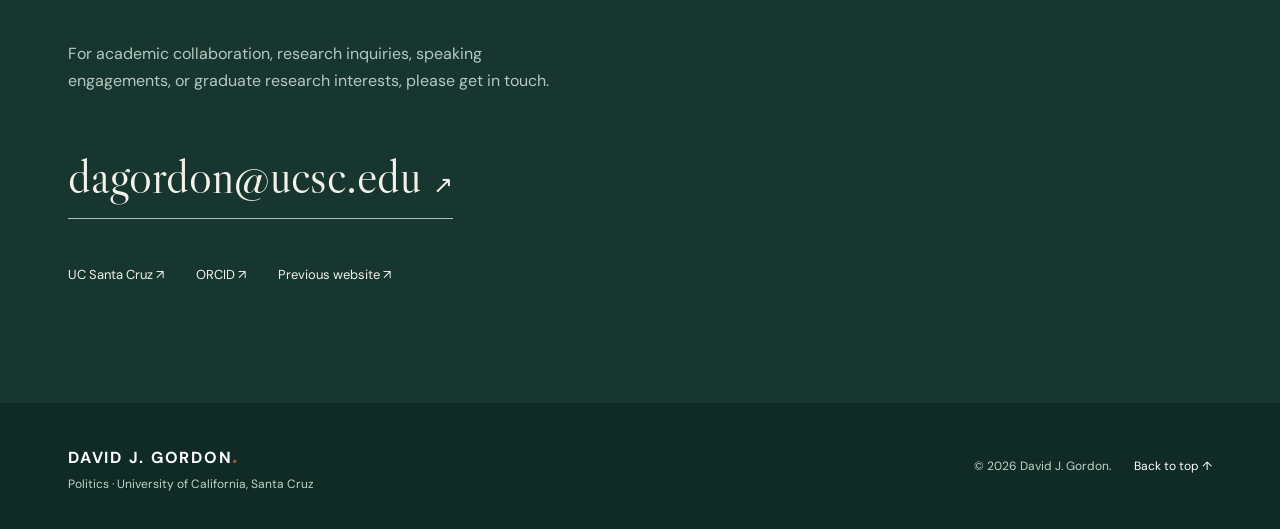
==== commit 8c521630: "Add CV navigation and homepage access" ====
--- a/index.html
+++ b/index.html
@@ -10,12 +10,12 @@
 </head>
 <body>
 <a class="skip" href="#main">Skip to content</a>
-<header class="site-header"><div class="container nav-wrap"><a class="brand" href="#top">DAVID J. GORDON<span class="brand-dot">.</span></a><button class="nav-toggle" aria-label="Open navigation" aria-controls="navigation" aria-expanded="false">Menu <span>☰</span></button><nav id="navigation" aria-label="Main navigation"><a href="#about">About</a><a href="research.html">Research</a><a href="publications.html">Publications</a><a href="#teaching">Teaching</a><a class="nav-contact" href="#contact">Get in touch <span>↗</span></a></nav></div></header>
+<header class="site-header"><div class="container nav-wrap"><a class="brand" href="#top">DAVID J. GORDON<span class="brand-dot">.</span></a><button class="nav-toggle" aria-label="Open navigation" aria-controls="navigation" aria-expanded="false">Menu <span>☰</span></button><nav id="navigation" aria-label="Main navigation"><a href="#about">About</a><a href="research.html">Research</a><a href="publications.html">Publications</a><a href="cv.html">CV</a><a href="#teaching">Teaching</a><a class="nav-contact" href="#contact">Get in touch <span>↗</span></a></nav></div></header>
 <main id="main">
 <section class="hero" id="top"><div class="container hero-grid"><div class="hero-copy"><div class="eyebrow"><span class="accent-line"></span> POLITICS · UNIVERSITY OF CALIFORNIA, SANTA CRUZ</div><h1>Understanding the <em>politics</em> of a changing urban world.</h1><p class="hero-deck">I study how cities claim authority, build networks, and confront the political challenges of climate change and global governance.</p><div class="hero-actions"><a class="button primary" href="research.html">Explore my research <span>↗</span></a><a class="text-link" href="publications.html">Selected publications <span>↘</span></a></div></div><figure class="hero-photo"><img src="assets/david-gordon-headshot.jpg" width="1100" height="1376" alt="Portrait of David J. Gordon, Associate Professor of Politics at UC Santa Cruz" fetchpriority="high"><figcaption>DAVID J. GORDON <span>UC SANTA CRUZ</span></figcaption></figure></div><div class="container hero-bottom"><span>ASSOCIATE PROFESSOR OF POLITICS</span><span>INTERNATIONAL RELATIONS · URBAN STUDIES · CLIMATE POLITICS</span><a href="#about" aria-label="Scroll to about">SCROLL TO EXPLORE ↓</a></div></section>
 <section class="section about" id="about"><div class="container two-col"><div class="section-side"><div class="section-number">01 / ABOUT</div><h2>Research at the intersection of <em>cities and world politics.</em></h2></div><div class="about-copy"><p class="lead">I am an Associate Professor in the Department of Politics at the University of California, Santa Cruz.</p><p>My research examines the changing politics of global environmental governance, focusing on cities, transnational networks, and the institutional dynamics of climate action. I am interested in how authority is constructed, exercised, and contested across local and global scales.</p><p>Across my work, I explore how cities become global political actors, how networks shape policy and political possibilities, and when governance initiatives reproduce or transform existing relations of power.</p><a class="inline-link" href="https://politics.ucsc.edu/people/faculty/?directoryprofilecruzid=dagordon" target="_blank" rel="noopener noreferrer">UCSC faculty profile <span>↗</span></a></div></div></section>
 <section class="section research" id="research"><div class="container"><div class="section-heading"><div><div class="section-number">02 / RESEARCH</div><h2>Questions that <em>drive my work.</em></h2></div><p>My projects connect international relations, comparative politics, and urban studies to understand political change across scales.</p></div><div class="research-grid"><article class="research-card"><div class="card-top"><span>RESEARCH AREA 01</span><span>↗</span></div><div class="card-symbol symbol-one" aria-hidden="true">◎</div><h3><a href="research.html#governance">Global urban climate governance ↗</a></h3><p>How cities and transnational municipal networks claim authority, coordinate climate action, and reshape the institutions of global politics.</p><div class="tags"><span>City networks</span><span>Global governance</span></div></article><article class="research-card"><div class="card-top"><span>RESEARCH AREA 02</span><span>↗</span></div><div class="card-symbol symbol-two" aria-hidden="true">◫</div><h3><a href="research.html#transparency">Transparency, accountability & legitimacy ↗</a></h3><p>Why cities disclose climate commitments and performance, and how transparency intersects with political legitimacy and accountability.</p><div class="tags"><span>Climate disclosure</span><span>Legitimation</span></div></article><article class="research-card"><div class="card-top"><span>RESEARCH AREA 03</span><span>↗</span></div><div class="card-symbol symbol-three" aria-hidden="true">↗</div><h3><a href="research.html#diffusion">Policy diffusion & the Global South ↗</a></h3><p>How transnational interventions travel across cities and regions—and how fragmented authority and local institutions shape their effects.</p><div class="tags"><span>Orchestration</span><span>Comparative politics</span></div></article><article class="research-card"><div class="card-top"><span>RESEARCH AREA 04</span><span>↗</span></div><div class="card-symbol symbol-four" aria-hidden="true">▤</div><h3><a href="research.html#infrastructures">Emerging urban infrastructures ↗</a></h3><p>How digital twins, advanced air mobility, and anticipatory infrastructures create new political imaginations and possibilities for urban transformation.</p><div class="tags"><span>Technology & politics</span><span>Urban futures</span></div></article></div><div class="section-cta"><a class="button primary" href="research.html">Explore all four research areas <span>↗</span></a></div><p class="research-note">Current projects include comparative research on South Asian urban climate plans, the politics of climate transparency, and the governance of emerging urban technologies.</p></div></section>
-<section class="section publications" id="publications"><div class="container"><div class="section-heading"><div><div class="section-number">03 / PUBLICATIONS</div><h2>Selected <em>writing.</em></h2></div><p>Books, articles, and commentary on cities and global environmental politics. A selected bibliography; not a complete list.</p></div><div class="book-feature"><div class="book-cover-photo"><img src="assets/cities-on-the-world-stage-cover.jpg" width="454" height="648" loading="lazy" alt="Cover of Cities on the World Stage: The Politics of Global Urban Climate Governance by David J. Gordon, Cambridge University Press"></div><div class="book-info"><span class="pub-type">MONOGRAPH · 2020</span><h3>Cities on the World Stage</h3><p class="book-subtitle">The Politics of Global Urban Climate Governance</p><p>Examines the emergence and politics of city networks as sites of global climate governance, with attention to authority, recognition, and the construction of shared practices.</p><a class="inline-link" href="https://www.cambridge.org/core/books/cities-on-the-world-stage/6CBDF737BC07DD72592728134CF211FA" target="_blank" rel="noopener noreferrer">View at Cambridge University Press ↗</a></div></div><div class="pub-list"><a class="pub-item" href="https://doi.org/10.1177/13540661211064449" target="_blank" rel="noopener noreferrer"><div class="pub-year">2022</div><div><div class="pub-type">EUROPEAN JOURNAL OF INTERNATIONAL RELATIONS · WITH KRISTIN LJUNGKVIST</div><h3>Theorizing the globally engaged city in world politics</h3></div><span class="pub-arrow">↗</span></a><a class="pub-item" href="https://www.nature.com/articles/s44284-024-00081-1" target="_blank" rel="noopener noreferrer"><div class="pub-year">2024</div><div><div class="pub-type">NATURE CITIES · WITH MICHELE ACUTO ET AL.</div><h3>What three decades of city networks tell us about city diplomacy’s potential for climate action</h3></div><span class="pub-arrow">↗</span></a><a class="pub-item" href="https://www.nature.com/articles/s41558-024-01942-2" target="_blank" rel="noopener noreferrer"><div class="pub-year">2024</div><div><div class="pub-type">NATURE CLIMATE CHANGE · NEWS & VIEWS</div><h3>Political economy of just urban transition</h3></div><span class="pub-arrow">↗</span></a><div class="pub-item no-link"><div class="pub-year">2025</div><div><div class="pub-type">JOURNAL OF URBAN AFFAIRS · WITH BENJAMIN LEFFEL AND TAEDONG LEE</div><h3>Explaining policy teaching versus learning in environmental transnational municipal networks: The case of the Kitakyushu Initiative</h3></div><span class="pub-arrow">•</span></div></div><div class="pub-bottom"><a class="inline-link" href="publications.html">View selected bibliography ↗</a><a class="inline-link" href="https://politics.ucsc.edu/people/faculty/?directoryprofilecruzid=dagordon" target="_blank" rel="noopener noreferrer">More publications on my faculty profile ↗</a><a class="inline-link" href="https://orcid.org/0000-0002-3034-1792" target="_blank" rel="noopener noreferrer">ORCID profile ↗</a></div></div></section>
+<section class="section publications" id="publications"><div class="container"><div class="section-heading"><div><div class="section-number">03 / PUBLICATIONS</div><h2>Selected <em>writing.</em></h2></div><p>Books, articles, and commentary on cities and global environmental politics. A selected bibliography; not a complete list.</p></div><div class="book-feature"><div class="book-cover-photo"><img src="assets/cities-on-the-world-stage-cover.jpg" width="454" height="648" loading="lazy" alt="Cover of Cities on the World Stage: The Politics of Global Urban Climate Governance by David J. Gordon, Cambridge University Press"></div><div class="book-info"><span class="pub-type">MONOGRAPH · 2020</span><h3>Cities on the World Stage</h3><p class="book-subtitle">The Politics of Global Urban Climate Governance</p><p>Examines the emergence and politics of city networks as sites of global climate governance, with attention to authority, recognition, and the construction of shared practices.</p><a class="inline-link" href="https://www.cambridge.org/core/books/cities-on-the-world-stage/6CBDF737BC07DD72592728134CF211FA" target="_blank" rel="noopener noreferrer">View at Cambridge University Press ↗</a></div></div><div class="pub-list"><a class="pub-item" href="https://doi.org/10.1177/13540661211064449" target="_blank" rel="noopener noreferrer"><div class="pub-year">2022</div><div><div class="pub-type">EUROPEAN JOURNAL OF INTERNATIONAL RELATIONS · WITH KRISTIN LJUNGKVIST</div><h3>Theorizing the globally engaged city in world politics</h3></div><span class="pub-arrow">↗</span></a><a class="pub-item" href="https://www.nature.com/articles/s44284-024-00081-1" target="_blank" rel="noopener noreferrer"><div class="pub-year">2024</div><div><div class="pub-type">NATURE CITIES · WITH MICHELE ACUTO ET AL.</div><h3>What three decades of city networks tell us about city diplomacy’s potential for climate action</h3></div><span class="pub-arrow">↗</span></a><a class="pub-item" href="https://www.nature.com/articles/s41558-024-01942-2" target="_blank" rel="noopener noreferrer"><div class="pub-year">2024</div><div><div class="pub-type">NATURE CLIMATE CHANGE · NEWS & VIEWS</div><h3>Political economy of just urban transition</h3></div><span class="pub-arrow">↗</span></a><div class="pub-item no-link"><div class="pub-year">2025</div><div><div class="pub-type">JOURNAL OF URBAN AFFAIRS · WITH BENJAMIN LEFFEL AND TAEDONG LEE</div><h3>Explaining policy teaching versus learning in environmental transnational municipal networks: The case of the Kitakyushu Initiative</h3></div><span class="pub-arrow">•</span></div></div><div class="pub-bottom"><a class="inline-link" href="publications.html">View selected bibliography ↗</a><a class="inline-link" href="https://politics.ucsc.edu/people/faculty/?directoryprofilecruzid=dagordon" target="_blank" rel="noopener noreferrer">More publications on my faculty profile ↗</a><a class="inline-link" href="cv.html">Academic CV ↗</a><a class="inline-link" href="https://orcid.org/0000-0002-3034-1792" target="_blank" rel="noopener noreferrer">ORCID profile ↗</a></div></div></section>
 <section class="section teaching" id="teaching"><div class="container teaching-grid"><div><div class="section-number">04 / TEACHING</div><h2>Thinking across <em>disciplines and scales.</em></h2><p>My teaching engages international relations, global environmental politics, comparative climate politics, and urban governance, asking how political authority and collective action work in a changing world.</p></div><div class="course-list"><div><span>01</span><p>Theories of International and World Politics</p></div><div><span>02</span><p>Global Political Ecology</p></div><div><span>03</span><p>Topics in Urban Governance</p></div><div><span>04</span><p>Who Governs the Globe?</p></div><div><span>05</span><p>Global Politics</p></div></div></div></section>
 <section class="contact section" id="contact"><div class="container"><div class="section-number">05 / CONTACT</div><h2>Interested in a <em>conversation?</em></h2><p>For academic collaboration, research inquiries, speaking engagements, or graduate research interests, please get in touch.</p><a class="contact-email" href="mailto:dagordon@ucsc.edu">dagordon@ucsc.edu <span>↗</span></a><div class="contact-links"><a href="https://politics.ucsc.edu/people/faculty/?directoryprofilecruzid=dagordon" target="_blank" rel="noopener noreferrer">UC Santa Cruz ↗</a><a href="https://orcid.org/0000-0002-3034-1792" target="_blank" rel="noopener noreferrer">ORCID ↗</a><a href="https://davidjgordon.wordpress.com/" target="_blank" rel="noopener noreferrer">Previous website ↗</a></div></div></section>
 </main><footer><div class="container footer-inner"><div><strong>DAVID J. GORDON<span class="brand-dot">.</span></strong><span>Politics · University of California, Santa Cruz</span></div><div>© <span id="year">2026</span> David J. Gordon. <a href="#top">Back to top ↑</a></div></div></footer>
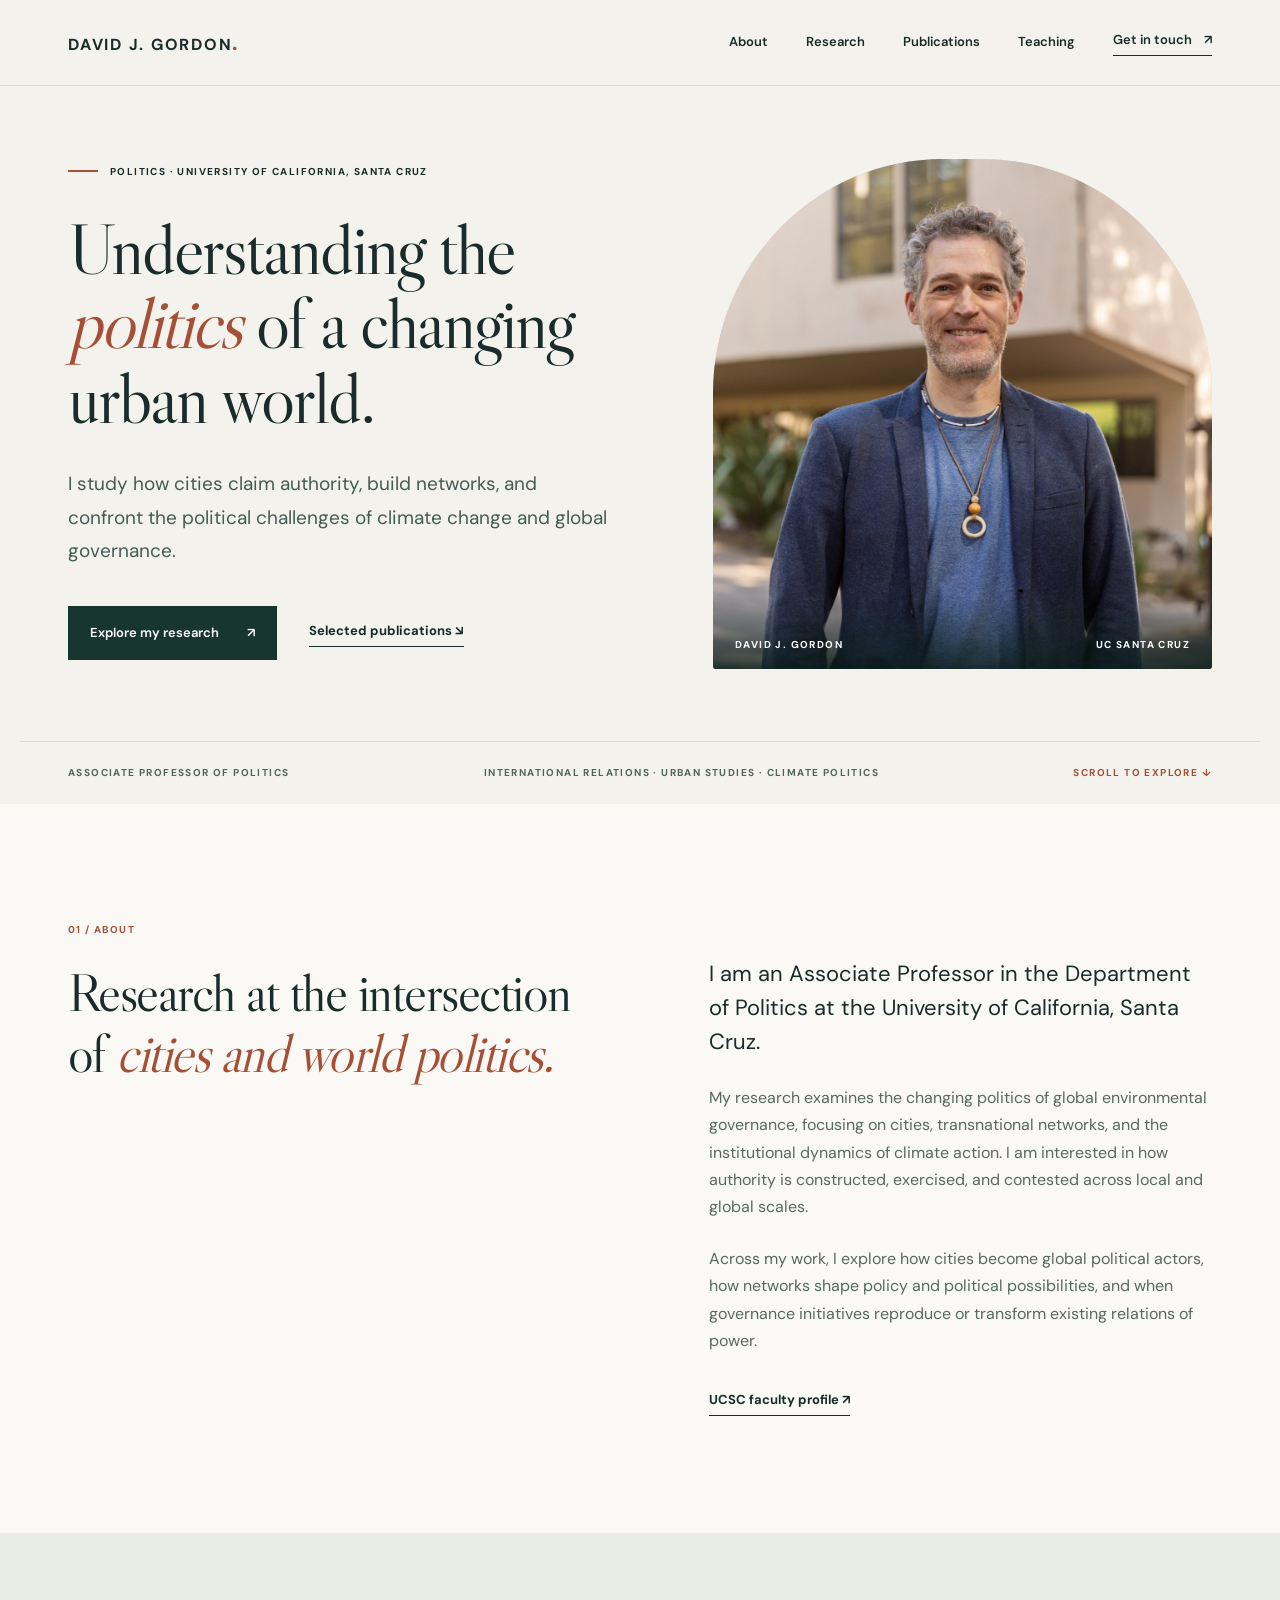
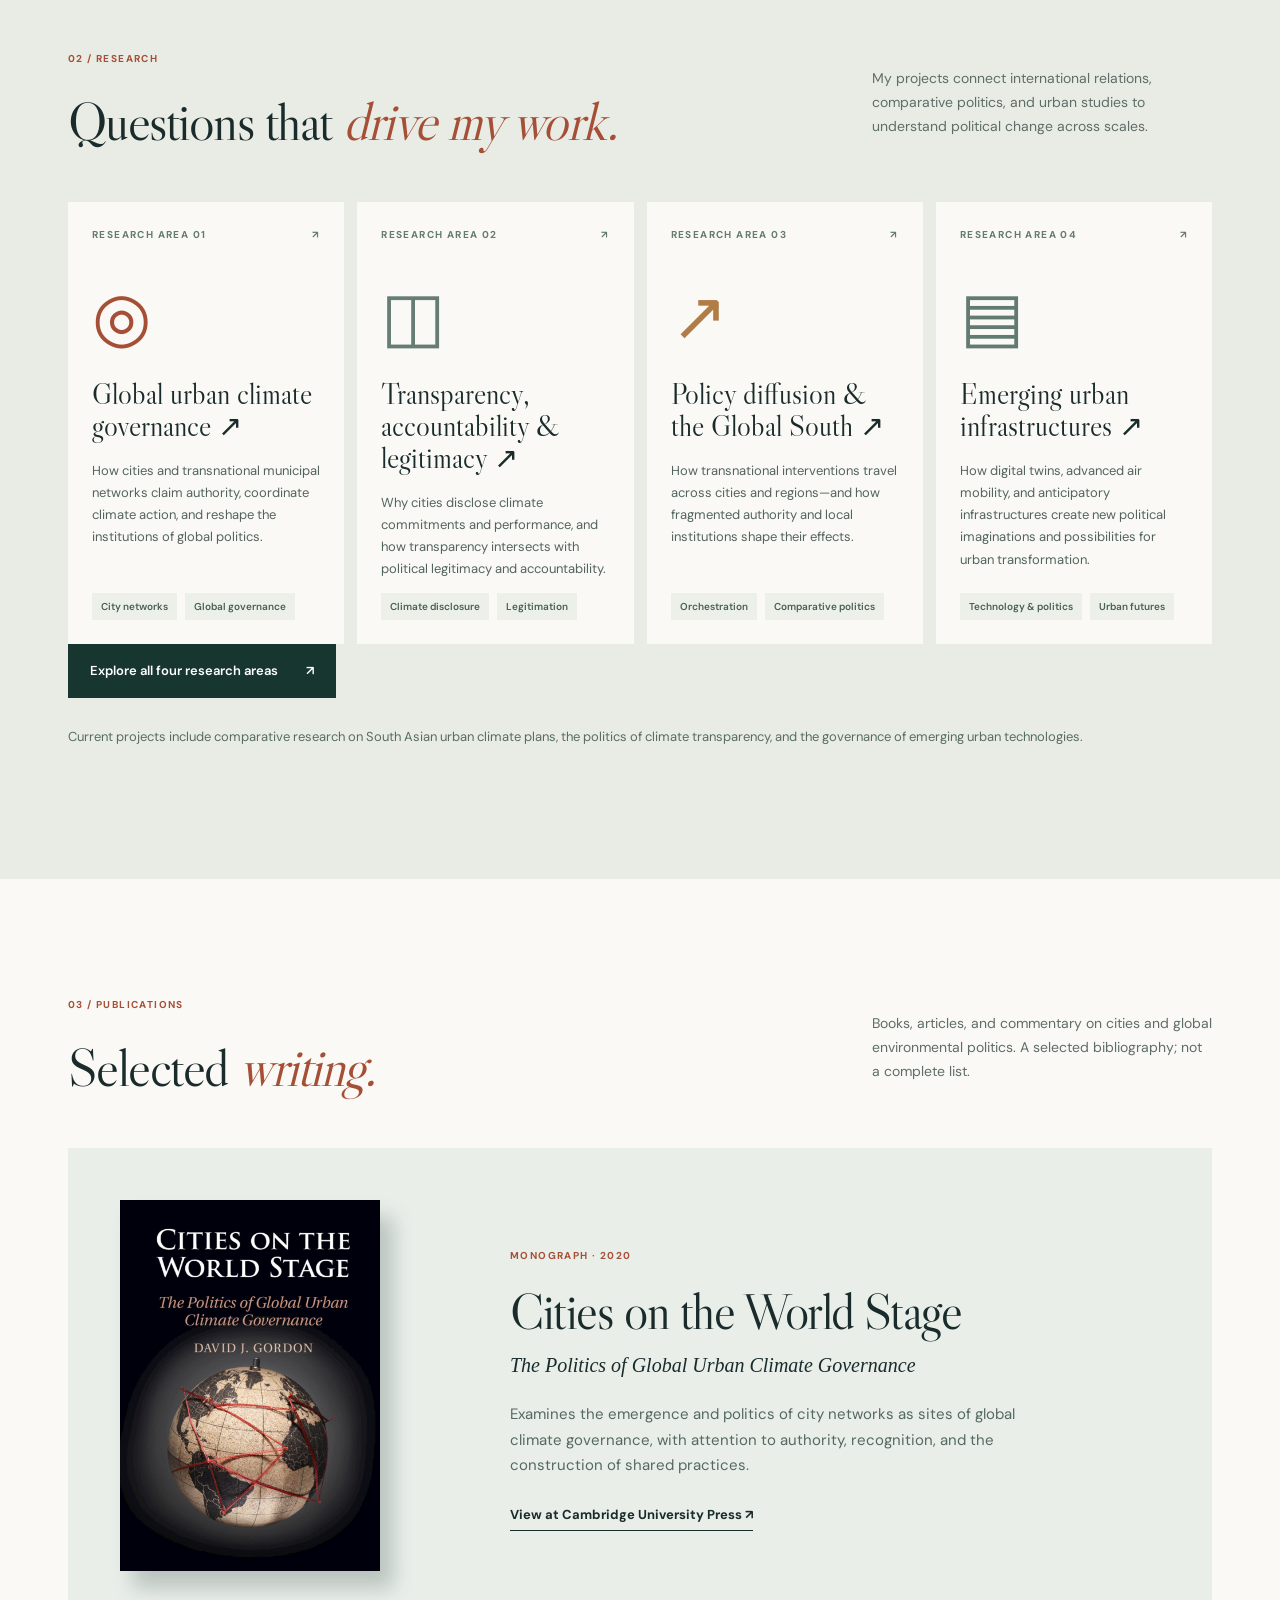
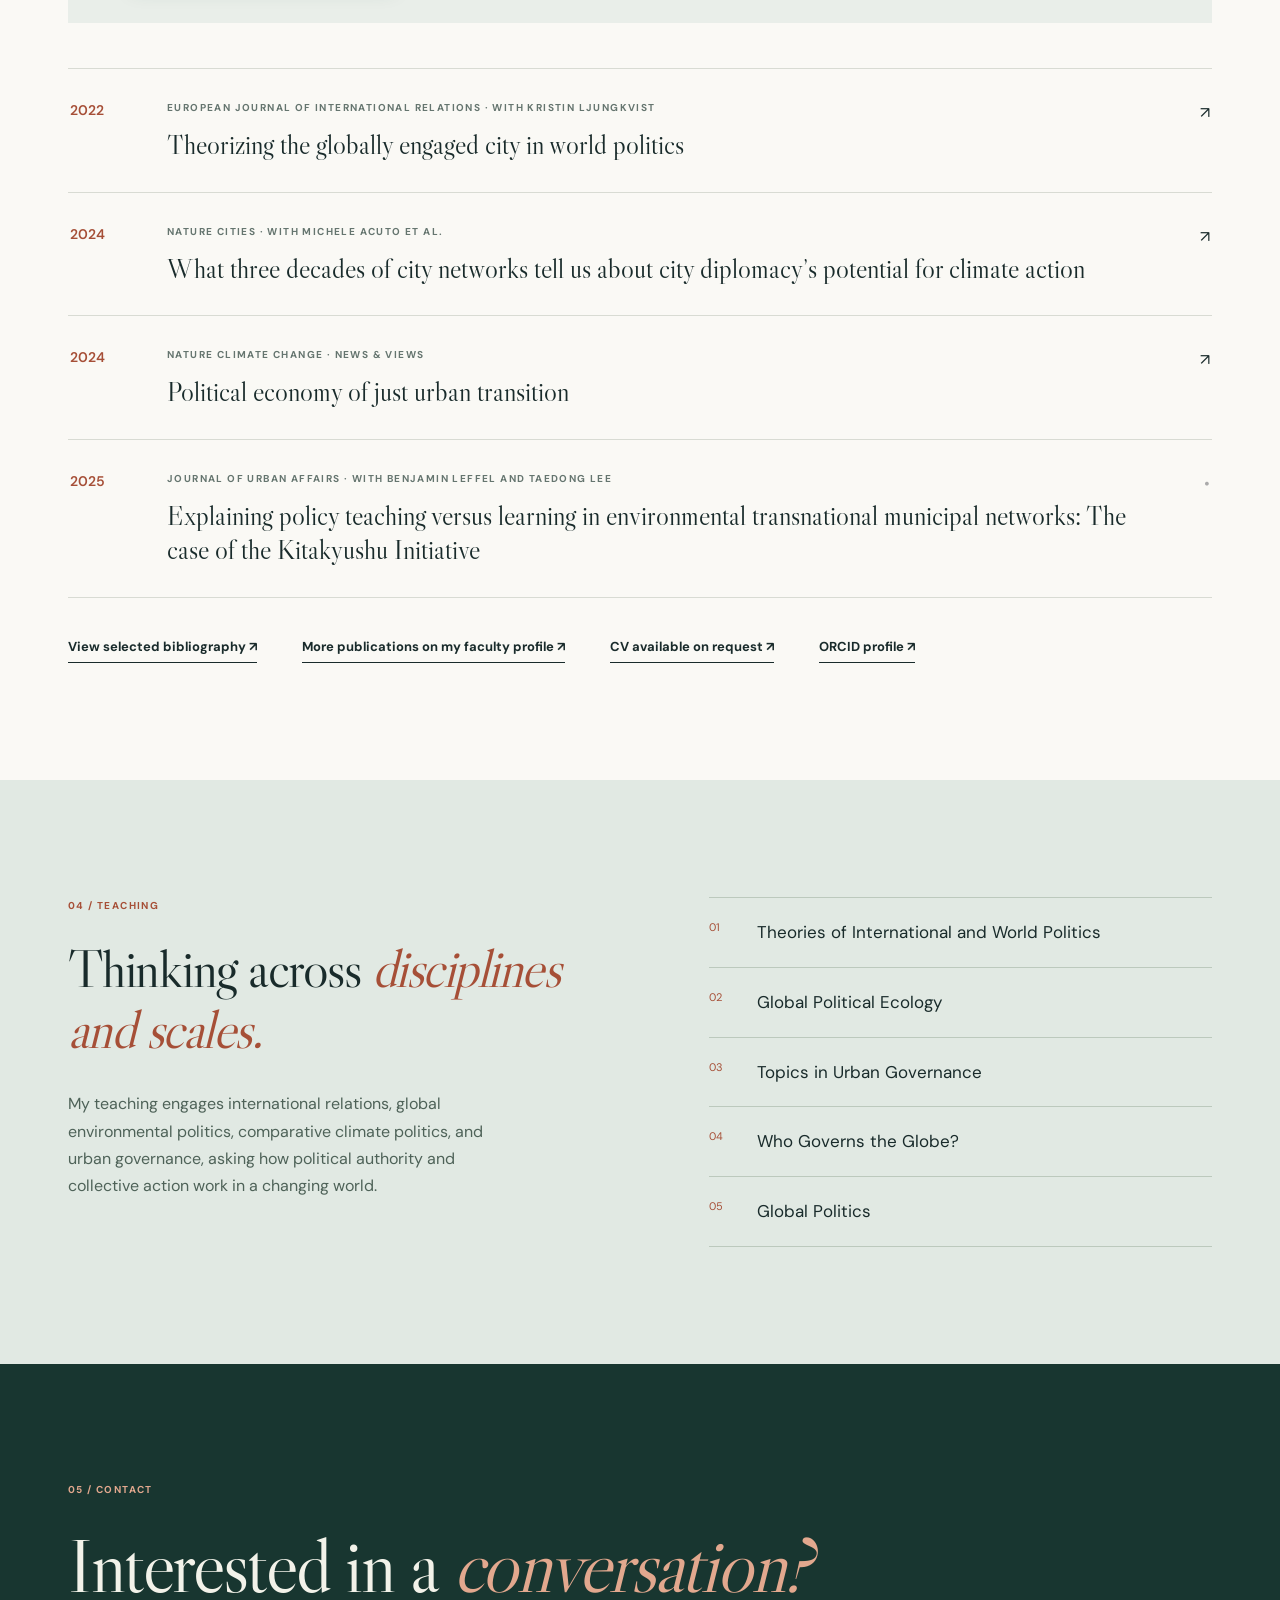
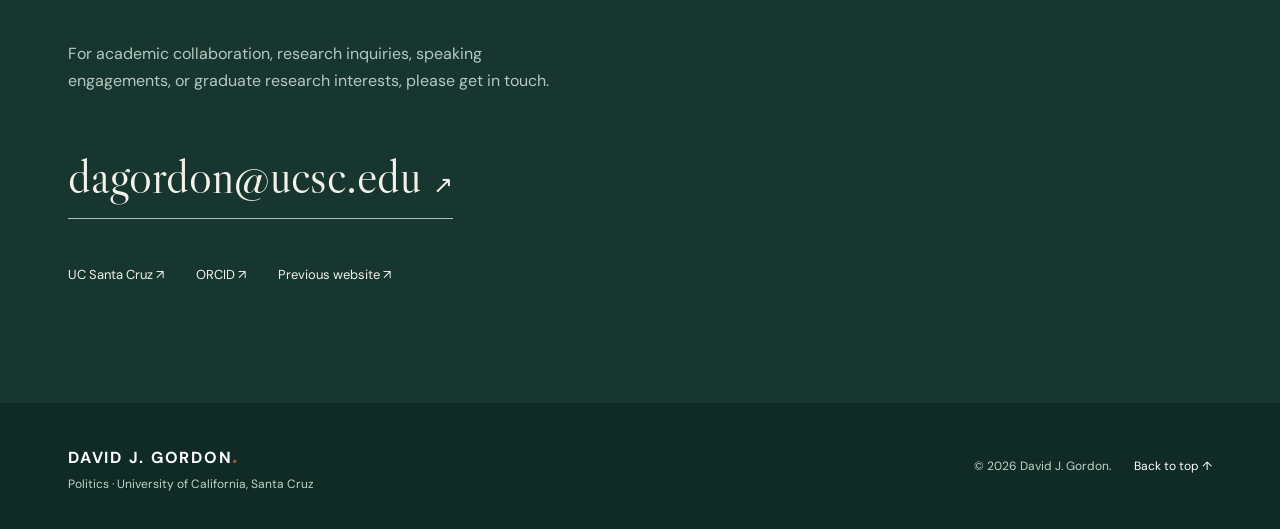
==== commit 38e616d1: "Remove public CV links and mark CV available on request" ====
--- a/index.html
+++ b/index.html
@@ -10,12 +10,12 @@
 </head>
 <body>
 <a class="skip" href="#main">Skip to content</a>
-<header class="site-header"><div class="container nav-wrap"><a class="brand" href="#top">DAVID J. GORDON<span class="brand-dot">.</span></a><button class="nav-toggle" aria-label="Open navigation" aria-controls="navigation" aria-expanded="false">Menu <span>☰</span></button><nav id="navigation" aria-label="Main navigation"><a href="#about">About</a><a href="research.html">Research</a><a href="publications.html">Publications</a><a href="cv.html">CV</a><a href="#teaching">Teaching</a><a class="nav-contact" href="#contact">Get in touch <span>↗</span></a></nav></div></header>
+<header class="site-header"><div class="container nav-wrap"><a class="brand" href="#top">DAVID J. GORDON<span class="brand-dot">.</span></a><button class="nav-toggle" aria-label="Open navigation" aria-controls="navigation" aria-expanded="false">Menu <span>☰</span></button><nav id="navigation" aria-label="Main navigation"><a href="#about">About</a><a href="research.html">Research</a><a href="publications.html">Publications</a><a href="#teaching">Teaching</a><a class="nav-contact" href="#contact">Get in touch <span>↗</span></a></nav></div></header>
 <main id="main">
 <section class="hero" id="top"><div class="container hero-grid"><div class="hero-copy"><div class="eyebrow"><span class="accent-line"></span> POLITICS · UNIVERSITY OF CALIFORNIA, SANTA CRUZ</div><h1>Understanding the <em>politics</em> of a changing urban world.</h1><p class="hero-deck">I study how cities claim authority, build networks, and confront the political challenges of climate change and global governance.</p><div class="hero-actions"><a class="button primary" href="research.html">Explore my research <span>↗</span></a><a class="text-link" href="publications.html">Selected publications <span>↘</span></a></div></div><figure class="hero-photo"><img src="assets/david-gordon-headshot.jpg" width="1100" height="1376" alt="Portrait of David J. Gordon, Associate Professor of Politics at UC Santa Cruz" fetchpriority="high"><figcaption>DAVID J. GORDON <span>UC SANTA CRUZ</span></figcaption></figure></div><div class="container hero-bottom"><span>ASSOCIATE PROFESSOR OF POLITICS</span><span>INTERNATIONAL RELATIONS · URBAN STUDIES · CLIMATE POLITICS</span><a href="#about" aria-label="Scroll to about">SCROLL TO EXPLORE ↓</a></div></section>
 <section class="section about" id="about"><div class="container two-col"><div class="section-side"><div class="section-number">01 / ABOUT</div><h2>Research at the intersection of <em>cities and world politics.</em></h2></div><div class="about-copy"><p class="lead">I am an Associate Professor in the Department of Politics at the University of California, Santa Cruz.</p><p>My research examines the changing politics of global environmental governance, focusing on cities, transnational networks, and the institutional dynamics of climate action. I am interested in how authority is constructed, exercised, and contested across local and global scales.</p><p>Across my work, I explore how cities become global political actors, how networks shape policy and political possibilities, and when governance initiatives reproduce or transform existing relations of power.</p><a class="inline-link" href="https://politics.ucsc.edu/people/faculty/?directoryprofilecruzid=dagordon" target="_blank" rel="noopener noreferrer">UCSC faculty profile <span>↗</span></a></div></div></section>
 <section class="section research" id="research"><div class="container"><div class="section-heading"><div><div class="section-number">02 / RESEARCH</div><h2>Questions that <em>drive my work.</em></h2></div><p>My projects connect international relations, comparative politics, and urban studies to understand political change across scales.</p></div><div class="research-grid"><article class="research-card"><div class="card-top"><span>RESEARCH AREA 01</span><span>↗</span></div><div class="card-symbol symbol-one" aria-hidden="true">◎</div><h3><a href="research.html#governance">Global urban climate governance ↗</a></h3><p>How cities and transnational municipal networks claim authority, coordinate climate action, and reshape the institutions of global politics.</p><div class="tags"><span>City networks</span><span>Global governance</span></div></article><article class="research-card"><div class="card-top"><span>RESEARCH AREA 02</span><span>↗</span></div><div class="card-symbol symbol-two" aria-hidden="true">◫</div><h3><a href="research.html#transparency">Transparency, accountability & legitimacy ↗</a></h3><p>Why cities disclose climate commitments and performance, and how transparency intersects with political legitimacy and accountability.</p><div class="tags"><span>Climate disclosure</span><span>Legitimation</span></div></article><article class="research-card"><div class="card-top"><span>RESEARCH AREA 03</span><span>↗</span></div><div class="card-symbol symbol-three" aria-hidden="true">↗</div><h3><a href="research.html#diffusion">Policy diffusion & the Global South ↗</a></h3><p>How transnational interventions travel across cities and regions—and how fragmented authority and local institutions shape their effects.</p><div class="tags"><span>Orchestration</span><span>Comparative politics</span></div></article><article class="research-card"><div class="card-top"><span>RESEARCH AREA 04</span><span>↗</span></div><div class="card-symbol symbol-four" aria-hidden="true">▤</div><h3><a href="research.html#infrastructures">Emerging urban infrastructures ↗</a></h3><p>How digital twins, advanced air mobility, and anticipatory infrastructures create new political imaginations and possibilities for urban transformation.</p><div class="tags"><span>Technology & politics</span><span>Urban futures</span></div></article></div><div class="section-cta"><a class="button primary" href="research.html">Explore all four research areas <span>↗</span></a></div><p class="research-note">Current projects include comparative research on South Asian urban climate plans, the politics of climate transparency, and the governance of emerging urban technologies.</p></div></section>
-<section class="section publications" id="publications"><div class="container"><div class="section-heading"><div><div class="section-number">03 / PUBLICATIONS</div><h2>Selected <em>writing.</em></h2></div><p>Books, articles, and commentary on cities and global environmental politics. A selected bibliography; not a complete list.</p></div><div class="book-feature"><div class="book-cover-photo"><img src="assets/cities-on-the-world-stage-cover.jpg" width="454" height="648" loading="lazy" alt="Cover of Cities on the World Stage: The Politics of Global Urban Climate Governance by David J. Gordon, Cambridge University Press"></div><div class="book-info"><span class="pub-type">MONOGRAPH · 2020</span><h3>Cities on the World Stage</h3><p class="book-subtitle">The Politics of Global Urban Climate Governance</p><p>Examines the emergence and politics of city networks as sites of global climate governance, with attention to authority, recognition, and the construction of shared practices.</p><a class="inline-link" href="https://www.cambridge.org/core/books/cities-on-the-world-stage/6CBDF737BC07DD72592728134CF211FA" target="_blank" rel="noopener noreferrer">View at Cambridge University Press ↗</a></div></div><div class="pub-list"><a class="pub-item" href="https://doi.org/10.1177/13540661211064449" target="_blank" rel="noopener noreferrer"><div class="pub-year">2022</div><div><div class="pub-type">EUROPEAN JOURNAL OF INTERNATIONAL RELATIONS · WITH KRISTIN LJUNGKVIST</div><h3>Theorizing the globally engaged city in world politics</h3></div><span class="pub-arrow">↗</span></a><a class="pub-item" href="https://www.nature.com/articles/s44284-024-00081-1" target="_blank" rel="noopener noreferrer"><div class="pub-year">2024</div><div><div class="pub-type">NATURE CITIES · WITH MICHELE ACUTO ET AL.</div><h3>What three decades of city networks tell us about city diplomacy’s potential for climate action</h3></div><span class="pub-arrow">↗</span></a><a class="pub-item" href="https://www.nature.com/articles/s41558-024-01942-2" target="_blank" rel="noopener noreferrer"><div class="pub-year">2024</div><div><div class="pub-type">NATURE CLIMATE CHANGE · NEWS & VIEWS</div><h3>Political economy of just urban transition</h3></div><span class="pub-arrow">↗</span></a><div class="pub-item no-link"><div class="pub-year">2025</div><div><div class="pub-type">JOURNAL OF URBAN AFFAIRS · WITH BENJAMIN LEFFEL AND TAEDONG LEE</div><h3>Explaining policy teaching versus learning in environmental transnational municipal networks: The case of the Kitakyushu Initiative</h3></div><span class="pub-arrow">•</span></div></div><div class="pub-bottom"><a class="inline-link" href="publications.html">View selected bibliography ↗</a><a class="inline-link" href="https://politics.ucsc.edu/people/faculty/?directoryprofilecruzid=dagordon" target="_blank" rel="noopener noreferrer">More publications on my faculty profile ↗</a><a class="inline-link" href="cv.html">Academic CV ↗</a><a class="inline-link" href="https://orcid.org/0000-0002-3034-1792" target="_blank" rel="noopener noreferrer">ORCID profile ↗</a></div></div></section>
+<section class="section publications" id="publications"><div class="container"><div class="section-heading"><div><div class="section-number">03 / PUBLICATIONS</div><h2>Selected <em>writing.</em></h2></div><p>Books, articles, and commentary on cities and global environmental politics. A selected bibliography; not a complete list.</p></div><div class="book-feature"><div class="book-cover-photo"><img src="assets/cities-on-the-world-stage-cover.jpg" width="454" height="648" loading="lazy" alt="Cover of Cities on the World Stage: The Politics of Global Urban Climate Governance by David J. Gordon, Cambridge University Press"></div><div class="book-info"><span class="pub-type">MONOGRAPH · 2020</span><h3>Cities on the World Stage</h3><p class="book-subtitle">The Politics of Global Urban Climate Governance</p><p>Examines the emergence and politics of city networks as sites of global climate governance, with attention to authority, recognition, and the construction of shared practices.</p><a class="inline-link" href="https://www.cambridge.org/core/books/cities-on-the-world-stage/6CBDF737BC07DD72592728134CF211FA" target="_blank" rel="noopener noreferrer">View at Cambridge University Press ↗</a></div></div><div class="pub-list"><a class="pub-item" href="https://doi.org/10.1177/13540661211064449" target="_blank" rel="noopener noreferrer"><div class="pub-year">2022</div><div><div class="pub-type">EUROPEAN JOURNAL OF INTERNATIONAL RELATIONS · WITH KRISTIN LJUNGKVIST</div><h3>Theorizing the globally engaged city in world politics</h3></div><span class="pub-arrow">↗</span></a><a class="pub-item" href="https://www.nature.com/articles/s44284-024-00081-1" target="_blank" rel="noopener noreferrer"><div class="pub-year">2024</div><div><div class="pub-type">NATURE CITIES · WITH MICHELE ACUTO ET AL.</div><h3>What three decades of city networks tell us about city diplomacy’s potential for climate action</h3></div><span class="pub-arrow">↗</span></a><a class="pub-item" href="https://www.nature.com/articles/s41558-024-01942-2" target="_blank" rel="noopener noreferrer"><div class="pub-year">2024</div><div><div class="pub-type">NATURE CLIMATE CHANGE · NEWS & VIEWS</div><h3>Political economy of just urban transition</h3></div><span class="pub-arrow">↗</span></a><div class="pub-item no-link"><div class="pub-year">2025</div><div><div class="pub-type">JOURNAL OF URBAN AFFAIRS · WITH BENJAMIN LEFFEL AND TAEDONG LEE</div><h3>Explaining policy teaching versus learning in environmental transnational municipal networks: The case of the Kitakyushu Initiative</h3></div><span class="pub-arrow">•</span></div></div><div class="pub-bottom"><a class="inline-link" href="publications.html">View selected bibliography ↗</a><a class="inline-link" href="https://politics.ucsc.edu/people/faculty/?directoryprofilecruzid=dagordon" target="_blank" rel="noopener noreferrer">More publications on my faculty profile ↗</a><a class="inline-link" href="mailto:dagordon@ucsc.edu?subject=Academic%20CV%20request">CV available on request ↗</a><a class="inline-link" href="https://orcid.org/0000-0002-3034-1792" target="_blank" rel="noopener noreferrer">ORCID profile ↗</a></div></div></section>
 <section class="section teaching" id="teaching"><div class="container teaching-grid"><div><div class="section-number">04 / TEACHING</div><h2>Thinking across <em>disciplines and scales.</em></h2><p>My teaching engages international relations, global environmental politics, comparative climate politics, and urban governance, asking how political authority and collective action work in a changing world.</p></div><div class="course-list"><div><span>01</span><p>Theories of International and World Politics</p></div><div><span>02</span><p>Global Political Ecology</p></div><div><span>03</span><p>Topics in Urban Governance</p></div><div><span>04</span><p>Who Governs the Globe?</p></div><div><span>05</span><p>Global Politics</p></div></div></div></section>
 <section class="contact section" id="contact"><div class="container"><div class="section-number">05 / CONTACT</div><h2>Interested in a <em>conversation?</em></h2><p>For academic collaboration, research inquiries, speaking engagements, or graduate research interests, please get in touch.</p><a class="contact-email" href="mailto:dagordon@ucsc.edu">dagordon@ucsc.edu <span>↗</span></a><div class="contact-links"><a href="https://politics.ucsc.edu/people/faculty/?directoryprofilecruzid=dagordon" target="_blank" rel="noopener noreferrer">UC Santa Cruz ↗</a><a href="https://orcid.org/0000-0002-3034-1792" target="_blank" rel="noopener noreferrer">ORCID ↗</a><a href="https://davidjgordon.wordpress.com/" target="_blank" rel="noopener noreferrer">Previous website ↗</a></div></div></section>
 </main><footer><div class="container footer-inner"><div><strong>DAVID J. GORDON<span class="brand-dot">.</span></strong><span>Politics · University of California, Santa Cruz</span></div><div>© <span id="year">2026</span> David J. Gordon. <a href="#top">Back to top ↑</a></div></div></footer>
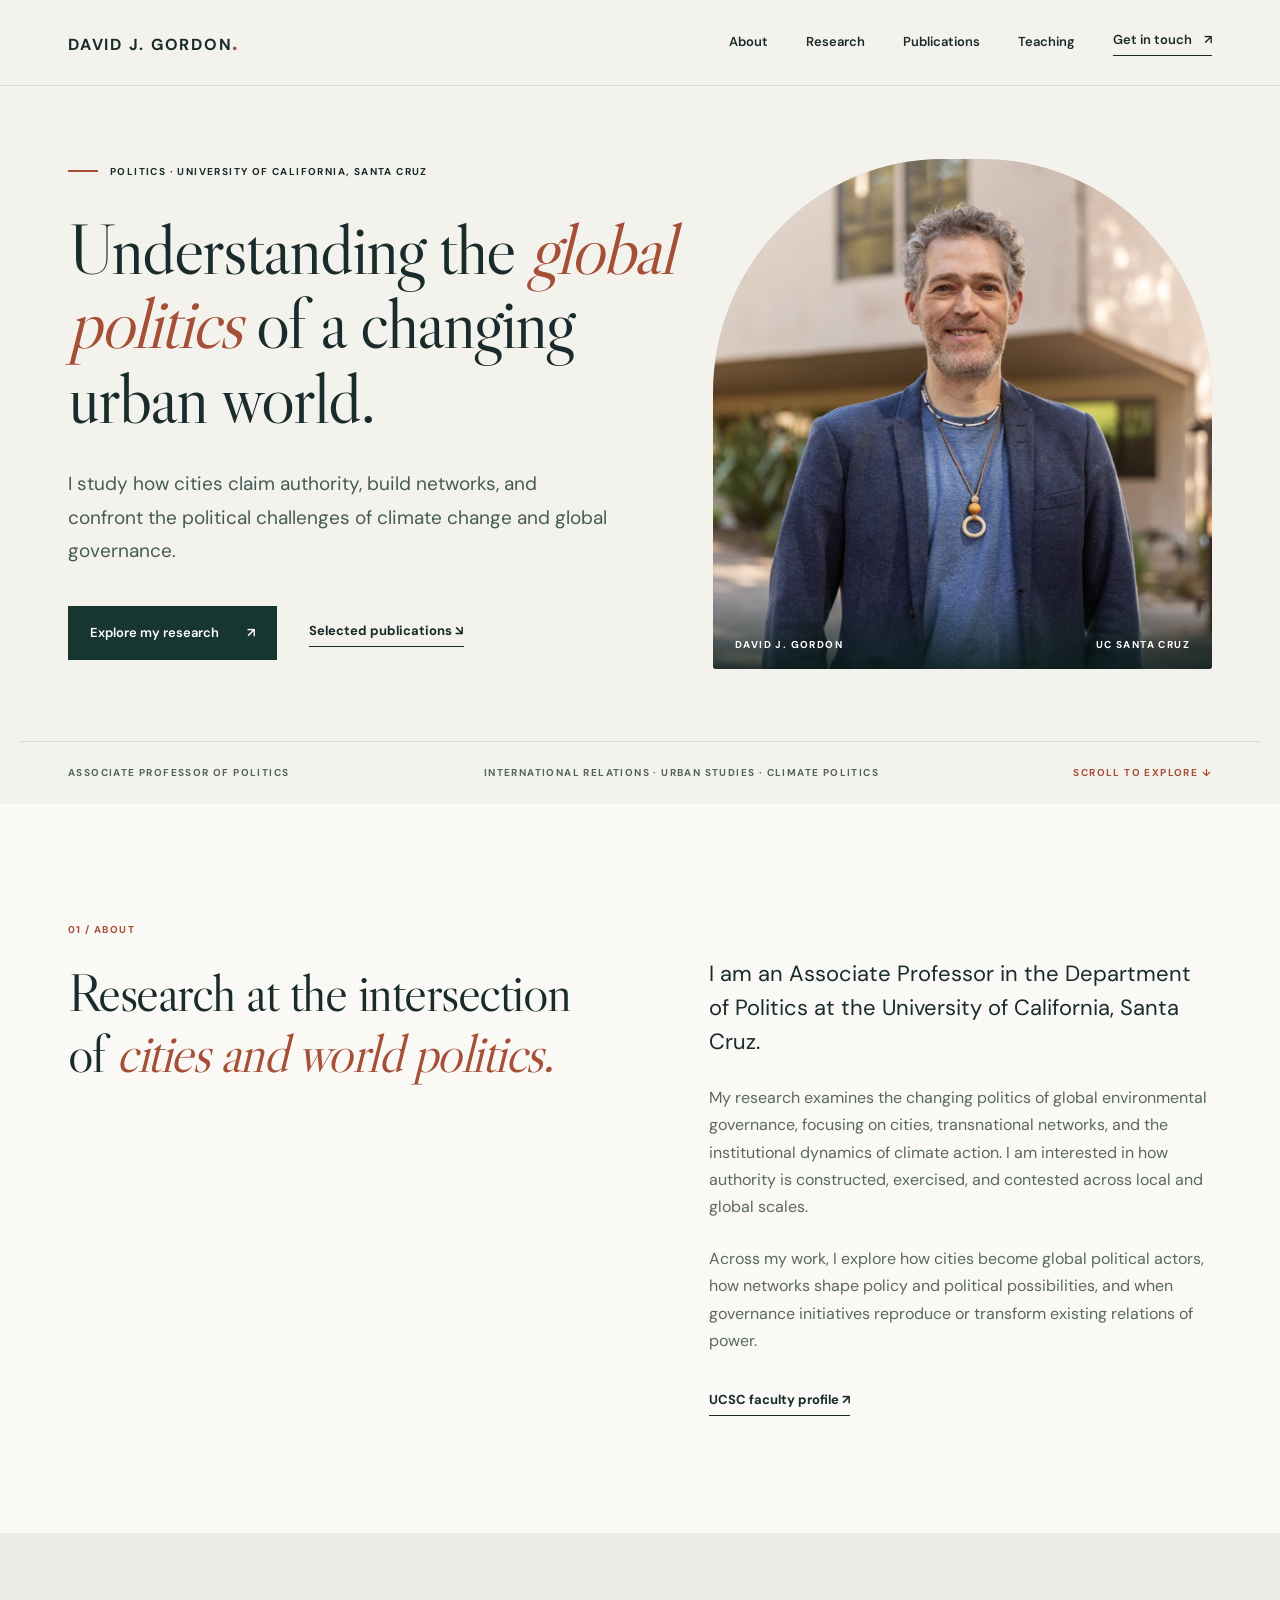
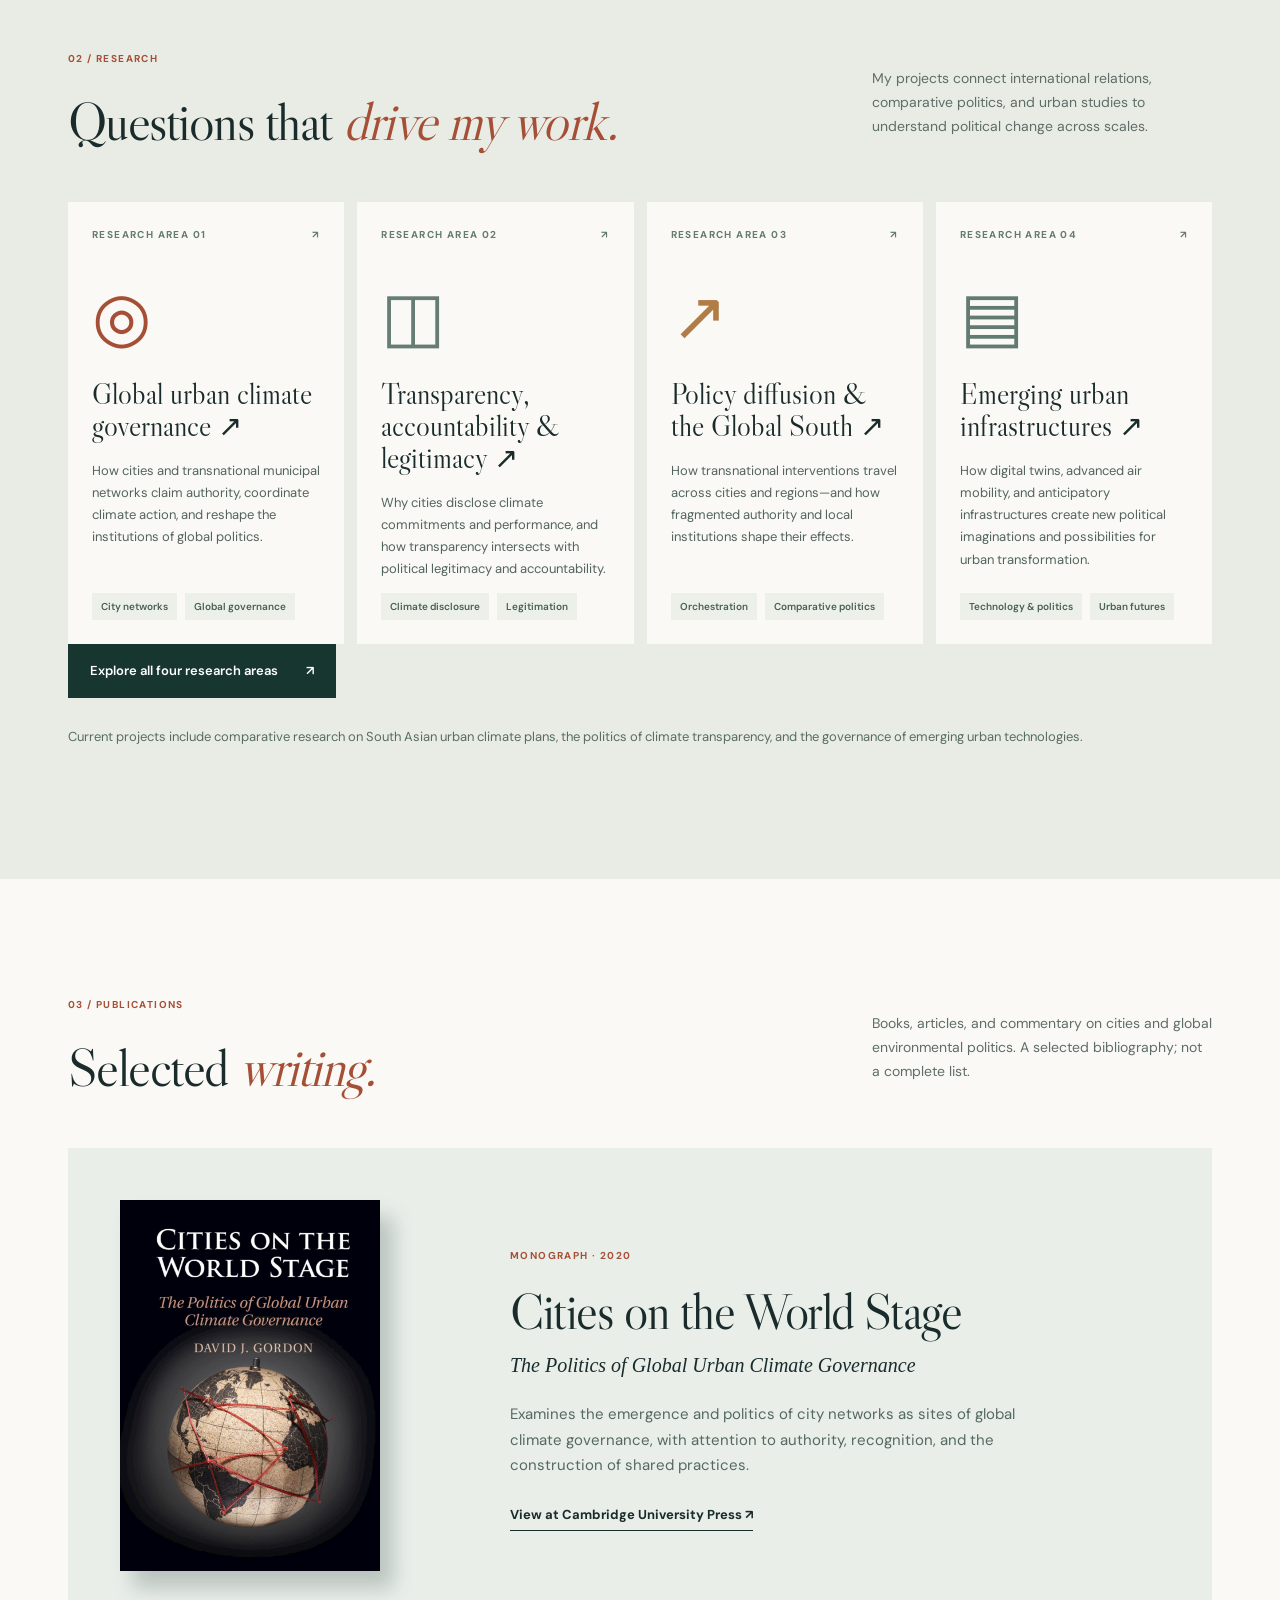
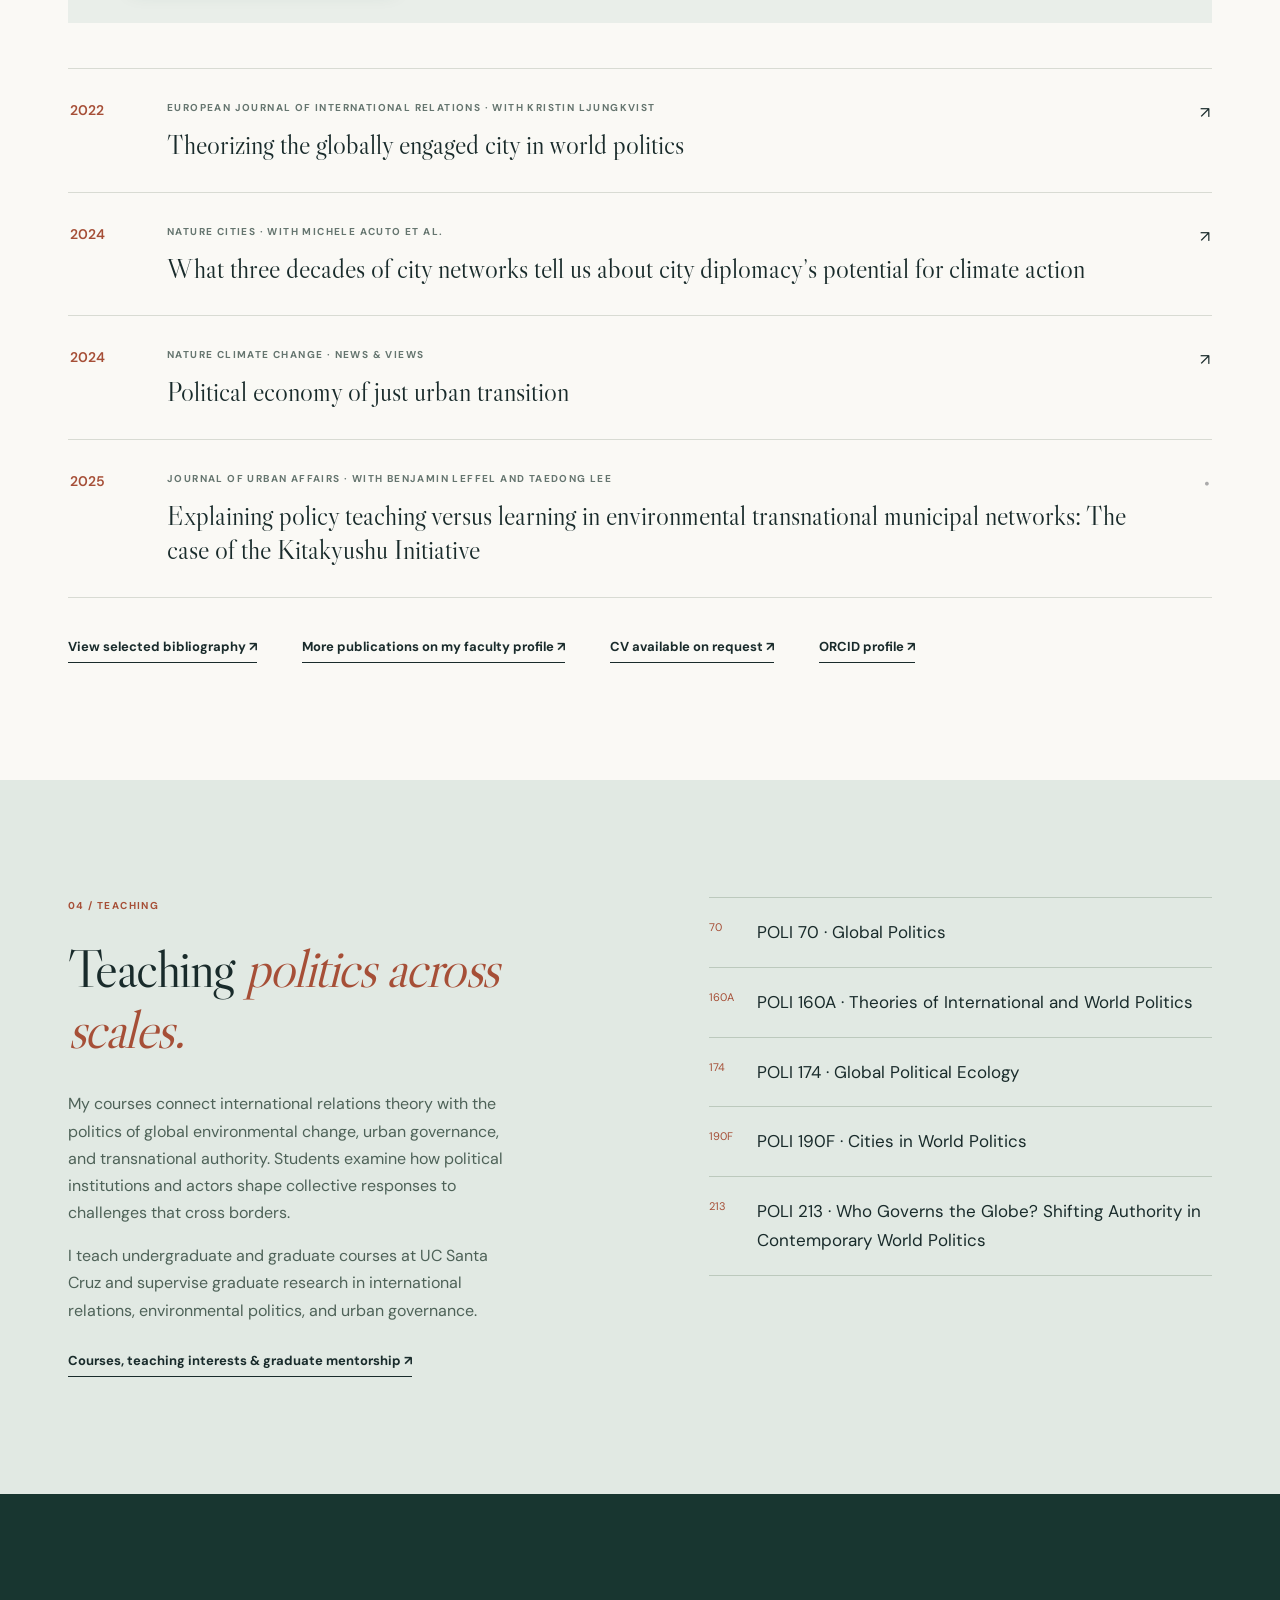
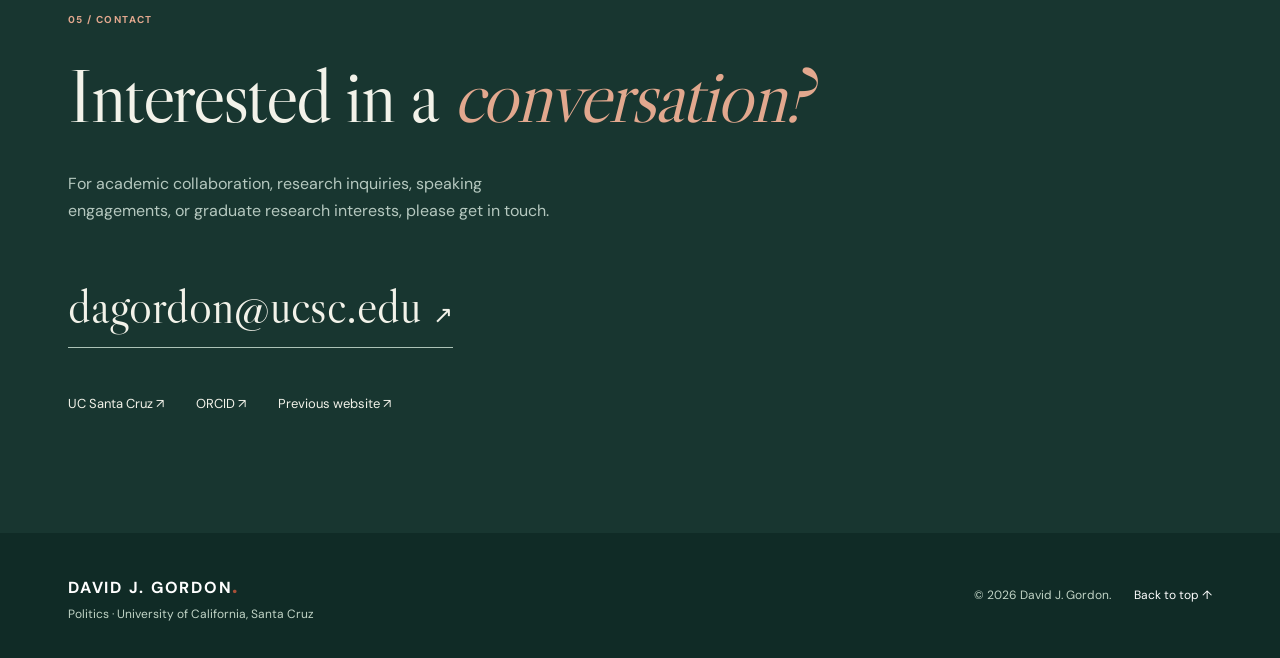
==== commit 0331d509: "Revise homepage headline and teaching section" ====
--- a/index.html
+++ b/index.html
@@ -10,13 +10,13 @@
 </head>
 <body>
 <a class="skip" href="#main">Skip to content</a>
-<header class="site-header"><div class="container nav-wrap"><a class="brand" href="#top">DAVID J. GORDON<span class="brand-dot">.</span></a><button class="nav-toggle" aria-label="Open navigation" aria-controls="navigation" aria-expanded="false">Menu <span>☰</span></button><nav id="navigation" aria-label="Main navigation"><a href="#about">About</a><a href="research.html">Research</a><a href="publications.html">Publications</a><a href="#teaching">Teaching</a><a class="nav-contact" href="#contact">Get in touch <span>↗</span></a></nav></div></header>
+<header class="site-header"><div class="container nav-wrap"><a class="brand" href="#top">DAVID J. GORDON<span class="brand-dot">.</span></a><button class="nav-toggle" aria-label="Open navigation" aria-controls="navigation" aria-expanded="false">Menu <span>☰</span></button><nav id="navigation" aria-label="Main navigation"><a href="#about">About</a><a href="research.html">Research</a><a href="publications.html">Publications</a><a href="teaching.html">Teaching</a><a class="nav-contact" href="#contact">Get in touch <span>↗</span></a></nav></div></header>
 <main id="main">
-<section class="hero" id="top"><div class="container hero-grid"><div class="hero-copy"><div class="eyebrow"><span class="accent-line"></span> POLITICS · UNIVERSITY OF CALIFORNIA, SANTA CRUZ</div><h1>Understanding the <em>politics</em> of a changing urban world.</h1><p class="hero-deck">I study how cities claim authority, build networks, and confront the political challenges of climate change and global governance.</p><div class="hero-actions"><a class="button primary" href="research.html">Explore my research <span>↗</span></a><a class="text-link" href="publications.html">Selected publications <span>↘</span></a></div></div><figure class="hero-photo"><img src="assets/david-gordon-headshot.jpg" width="1100" height="1376" alt="Portrait of David J. Gordon, Associate Professor of Politics at UC Santa Cruz" fetchpriority="high"><figcaption>DAVID J. GORDON <span>UC SANTA CRUZ</span></figcaption></figure></div><div class="container hero-bottom"><span>ASSOCIATE PROFESSOR OF POLITICS</span><span>INTERNATIONAL RELATIONS · URBAN STUDIES · CLIMATE POLITICS</span><a href="#about" aria-label="Scroll to about">SCROLL TO EXPLORE ↓</a></div></section>
+<section class="hero" id="top"><div class="container hero-grid"><div class="hero-copy"><div class="eyebrow"><span class="accent-line"></span> POLITICS · UNIVERSITY OF CALIFORNIA, SANTA CRUZ</div><h1>Understanding the <em>global politics</em> of a changing urban world.</h1><p class="hero-deck">I study how cities claim authority, build networks, and confront the political challenges of climate change and global governance.</p><div class="hero-actions"><a class="button primary" href="research.html">Explore my research <span>↗</span></a><a class="text-link" href="publications.html">Selected publications <span>↘</span></a></div></div><figure class="hero-photo"><img src="assets/david-gordon-headshot.jpg" width="1100" height="1376" alt="Portrait of David J. Gordon, Associate Professor of Politics at UC Santa Cruz" fetchpriority="high"><figcaption>DAVID J. GORDON <span>UC SANTA CRUZ</span></figcaption></figure></div><div class="container hero-bottom"><span>ASSOCIATE PROFESSOR OF POLITICS</span><span>INTERNATIONAL RELATIONS · URBAN STUDIES · CLIMATE POLITICS</span><a href="#about" aria-label="Scroll to about">SCROLL TO EXPLORE ↓</a></div></section>
 <section class="section about" id="about"><div class="container two-col"><div class="section-side"><div class="section-number">01 / ABOUT</div><h2>Research at the intersection of <em>cities and world politics.</em></h2></div><div class="about-copy"><p class="lead">I am an Associate Professor in the Department of Politics at the University of California, Santa Cruz.</p><p>My research examines the changing politics of global environmental governance, focusing on cities, transnational networks, and the institutional dynamics of climate action. I am interested in how authority is constructed, exercised, and contested across local and global scales.</p><p>Across my work, I explore how cities become global political actors, how networks shape policy and political possibilities, and when governance initiatives reproduce or transform existing relations of power.</p><a class="inline-link" href="https://politics.ucsc.edu/people/faculty/?directoryprofilecruzid=dagordon" target="_blank" rel="noopener noreferrer">UCSC faculty profile <span>↗</span></a></div></div></section>
 <section class="section research" id="research"><div class="container"><div class="section-heading"><div><div class="section-number">02 / RESEARCH</div><h2>Questions that <em>drive my work.</em></h2></div><p>My projects connect international relations, comparative politics, and urban studies to understand political change across scales.</p></div><div class="research-grid"><article class="research-card"><div class="card-top"><span>RESEARCH AREA 01</span><span>↗</span></div><div class="card-symbol symbol-one" aria-hidden="true">◎</div><h3><a href="research.html#governance">Global urban climate governance ↗</a></h3><p>How cities and transnational municipal networks claim authority, coordinate climate action, and reshape the institutions of global politics.</p><div class="tags"><span>City networks</span><span>Global governance</span></div></article><article class="research-card"><div class="card-top"><span>RESEARCH AREA 02</span><span>↗</span></div><div class="card-symbol symbol-two" aria-hidden="true">◫</div><h3><a href="research.html#transparency">Transparency, accountability & legitimacy ↗</a></h3><p>Why cities disclose climate commitments and performance, and how transparency intersects with political legitimacy and accountability.</p><div class="tags"><span>Climate disclosure</span><span>Legitimation</span></div></article><article class="research-card"><div class="card-top"><span>RESEARCH AREA 03</span><span>↗</span></div><div class="card-symbol symbol-three" aria-hidden="true">↗</div><h3><a href="research.html#diffusion">Policy diffusion & the Global South ↗</a></h3><p>How transnational interventions travel across cities and regions—and how fragmented authority and local institutions shape their effects.</p><div class="tags"><span>Orchestration</span><span>Comparative politics</span></div></article><article class="research-card"><div class="card-top"><span>RESEARCH AREA 04</span><span>↗</span></div><div class="card-symbol symbol-four" aria-hidden="true">▤</div><h3><a href="research.html#infrastructures">Emerging urban infrastructures ↗</a></h3><p>How digital twins, advanced air mobility, and anticipatory infrastructures create new political imaginations and possibilities for urban transformation.</p><div class="tags"><span>Technology & politics</span><span>Urban futures</span></div></article></div><div class="section-cta"><a class="button primary" href="research.html">Explore all four research areas <span>↗</span></a></div><p class="research-note">Current projects include comparative research on South Asian urban climate plans, the politics of climate transparency, and the governance of emerging urban technologies.</p></div></section>
 <section class="section publications" id="publications"><div class="container"><div class="section-heading"><div><div class="section-number">03 / PUBLICATIONS</div><h2>Selected <em>writing.</em></h2></div><p>Books, articles, and commentary on cities and global environmental politics. A selected bibliography; not a complete list.</p></div><div class="book-feature"><div class="book-cover-photo"><img src="assets/cities-on-the-world-stage-cover.jpg" width="454" height="648" loading="lazy" alt="Cover of Cities on the World Stage: The Politics of Global Urban Climate Governance by David J. Gordon, Cambridge University Press"></div><div class="book-info"><span class="pub-type">MONOGRAPH · 2020</span><h3>Cities on the World Stage</h3><p class="book-subtitle">The Politics of Global Urban Climate Governance</p><p>Examines the emergence and politics of city networks as sites of global climate governance, with attention to authority, recognition, and the construction of shared practices.</p><a class="inline-link" href="https://www.cambridge.org/core/books/cities-on-the-world-stage/6CBDF737BC07DD72592728134CF211FA" target="_blank" rel="noopener noreferrer">View at Cambridge University Press ↗</a></div></div><div class="pub-list"><a class="pub-item" href="https://doi.org/10.1177/13540661211064449" target="_blank" rel="noopener noreferrer"><div class="pub-year">2022</div><div><div class="pub-type">EUROPEAN JOURNAL OF INTERNATIONAL RELATIONS · WITH KRISTIN LJUNGKVIST</div><h3>Theorizing the globally engaged city in world politics</h3></div><span class="pub-arrow">↗</span></a><a class="pub-item" href="https://www.nature.com/articles/s44284-024-00081-1" target="_blank" rel="noopener noreferrer"><div class="pub-year">2024</div><div><div class="pub-type">NATURE CITIES · WITH MICHELE ACUTO ET AL.</div><h3>What three decades of city networks tell us about city diplomacy’s potential for climate action</h3></div><span class="pub-arrow">↗</span></a><a class="pub-item" href="https://www.nature.com/articles/s41558-024-01942-2" target="_blank" rel="noopener noreferrer"><div class="pub-year">2024</div><div><div class="pub-type">NATURE CLIMATE CHANGE · NEWS & VIEWS</div><h3>Political economy of just urban transition</h3></div><span class="pub-arrow">↗</span></a><div class="pub-item no-link"><div class="pub-year">2025</div><div><div class="pub-type">JOURNAL OF URBAN AFFAIRS · WITH BENJAMIN LEFFEL AND TAEDONG LEE</div><h3>Explaining policy teaching versus learning in environmental transnational municipal networks: The case of the Kitakyushu Initiative</h3></div><span class="pub-arrow">•</span></div></div><div class="pub-bottom"><a class="inline-link" href="publications.html">View selected bibliography ↗</a><a class="inline-link" href="https://politics.ucsc.edu/people/faculty/?directoryprofilecruzid=dagordon" target="_blank" rel="noopener noreferrer">More publications on my faculty profile ↗</a><a class="inline-link" href="mailto:dagordon@ucsc.edu?subject=Academic%20CV%20request">CV available on request ↗</a><a class="inline-link" href="https://orcid.org/0000-0002-3034-1792" target="_blank" rel="noopener noreferrer">ORCID profile ↗</a></div></div></section>
-<section class="section teaching" id="teaching"><div class="container teaching-grid"><div><div class="section-number">04 / TEACHING</div><h2>Thinking across <em>disciplines and scales.</em></h2><p>My teaching engages international relations, global environmental politics, comparative climate politics, and urban governance, asking how political authority and collective action work in a changing world.</p></div><div class="course-list"><div><span>01</span><p>Theories of International and World Politics</p></div><div><span>02</span><p>Global Political Ecology</p></div><div><span>03</span><p>Topics in Urban Governance</p></div><div><span>04</span><p>Who Governs the Globe?</p></div><div><span>05</span><p>Global Politics</p></div></div></div></section>
+<section class="section teaching" id="teaching"><div class="container teaching-grid"><div><div class="section-number">04 / TEACHING</div><h2>Teaching <em>politics across scales.</em></h2><p>My courses connect international relations theory with the politics of global environmental change, urban governance, and transnational authority. Students examine how political institutions and actors shape collective responses to challenges that cross borders.</p><p>I teach undergraduate and graduate courses at UC Santa Cruz and supervise graduate research in international relations, environmental politics, and urban governance.</p><a class="inline-link" href="teaching.html">Courses, teaching interests &amp; graduate mentorship ↗</a></div><div class="course-list"><div><span>70</span><p>POLI 70 · Global Politics</p></div><div><span>160A</span><p>POLI 160A · Theories of International and World Politics</p></div><div><span>174</span><p>POLI 174 · Global Political Ecology</p></div><div><span>190F</span><p>POLI 190F · Cities in World Politics</p></div><div><span>213</span><p>POLI 213 · Who Governs the Globe? Shifting Authority in Contemporary World Politics</p></div></div></div></section>
 <section class="contact section" id="contact"><div class="container"><div class="section-number">05 / CONTACT</div><h2>Interested in a <em>conversation?</em></h2><p>For academic collaboration, research inquiries, speaking engagements, or graduate research interests, please get in touch.</p><a class="contact-email" href="mailto:dagordon@ucsc.edu">dagordon@ucsc.edu <span>↗</span></a><div class="contact-links"><a href="https://politics.ucsc.edu/people/faculty/?directoryprofilecruzid=dagordon" target="_blank" rel="noopener noreferrer">UC Santa Cruz ↗</a><a href="https://orcid.org/0000-0002-3034-1792" target="_blank" rel="noopener noreferrer">ORCID ↗</a><a href="https://davidjgordon.wordpress.com/" target="_blank" rel="noopener noreferrer">Previous website ↗</a></div></div></section>
 </main><footer><div class="container footer-inner"><div><strong>DAVID J. GORDON<span class="brand-dot">.</span></strong><span>Politics · University of California, Santa Cruz</span></div><div>© <span id="year">2026</span> David J. Gordon. <a href="#top">Back to top ↑</a></div></div></footer>
 </body></html>
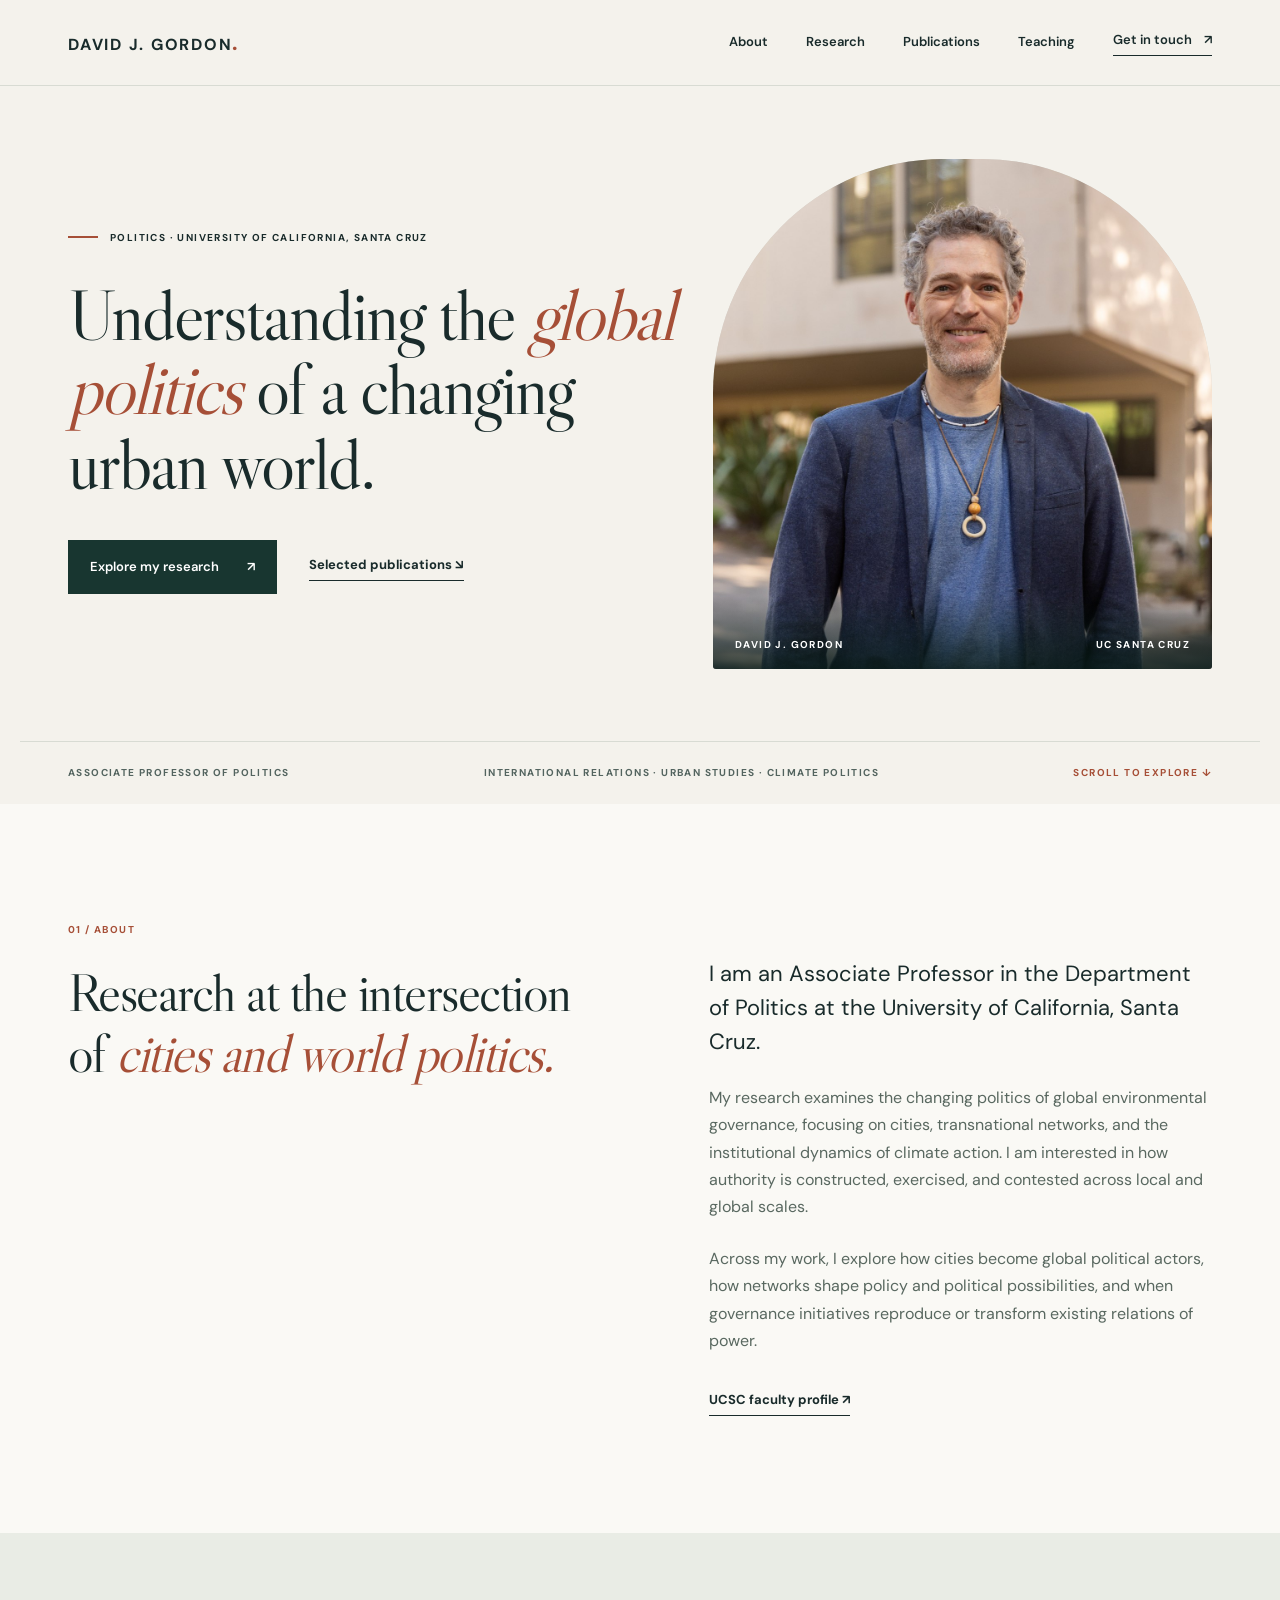
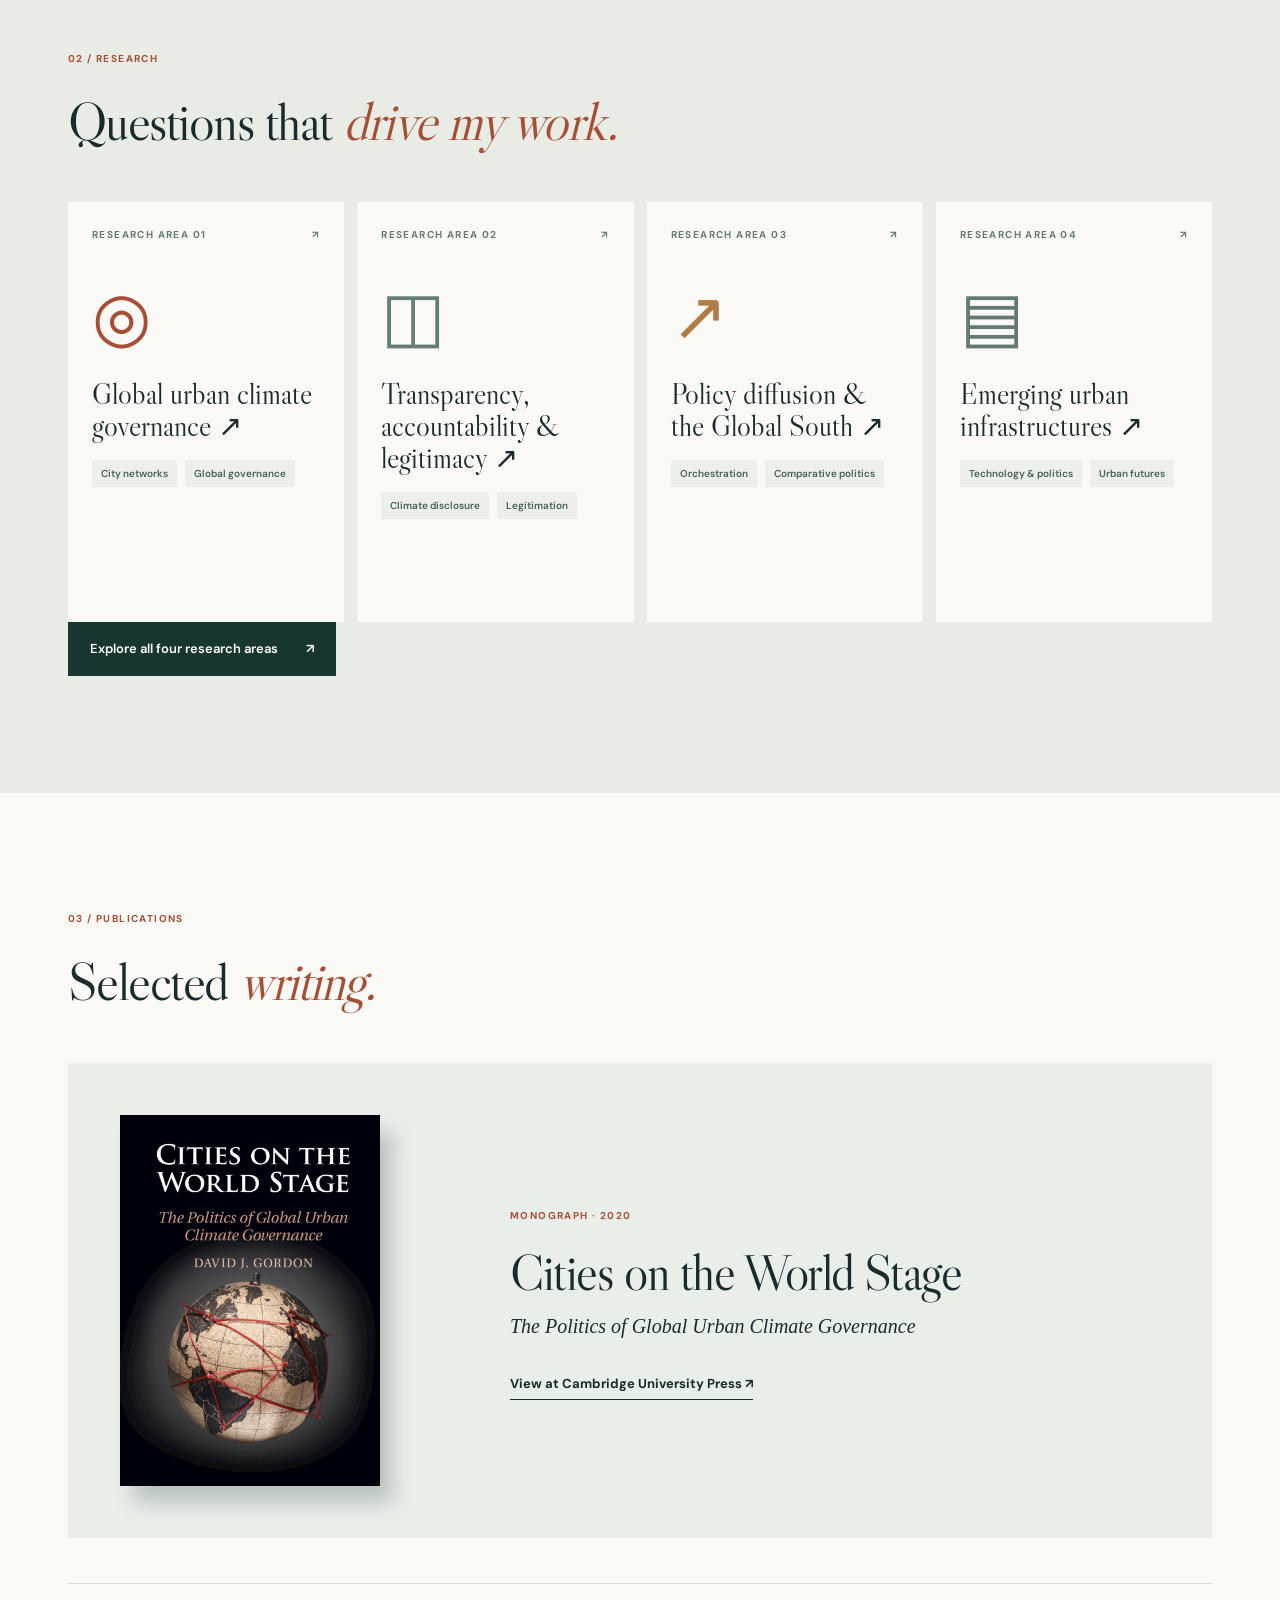
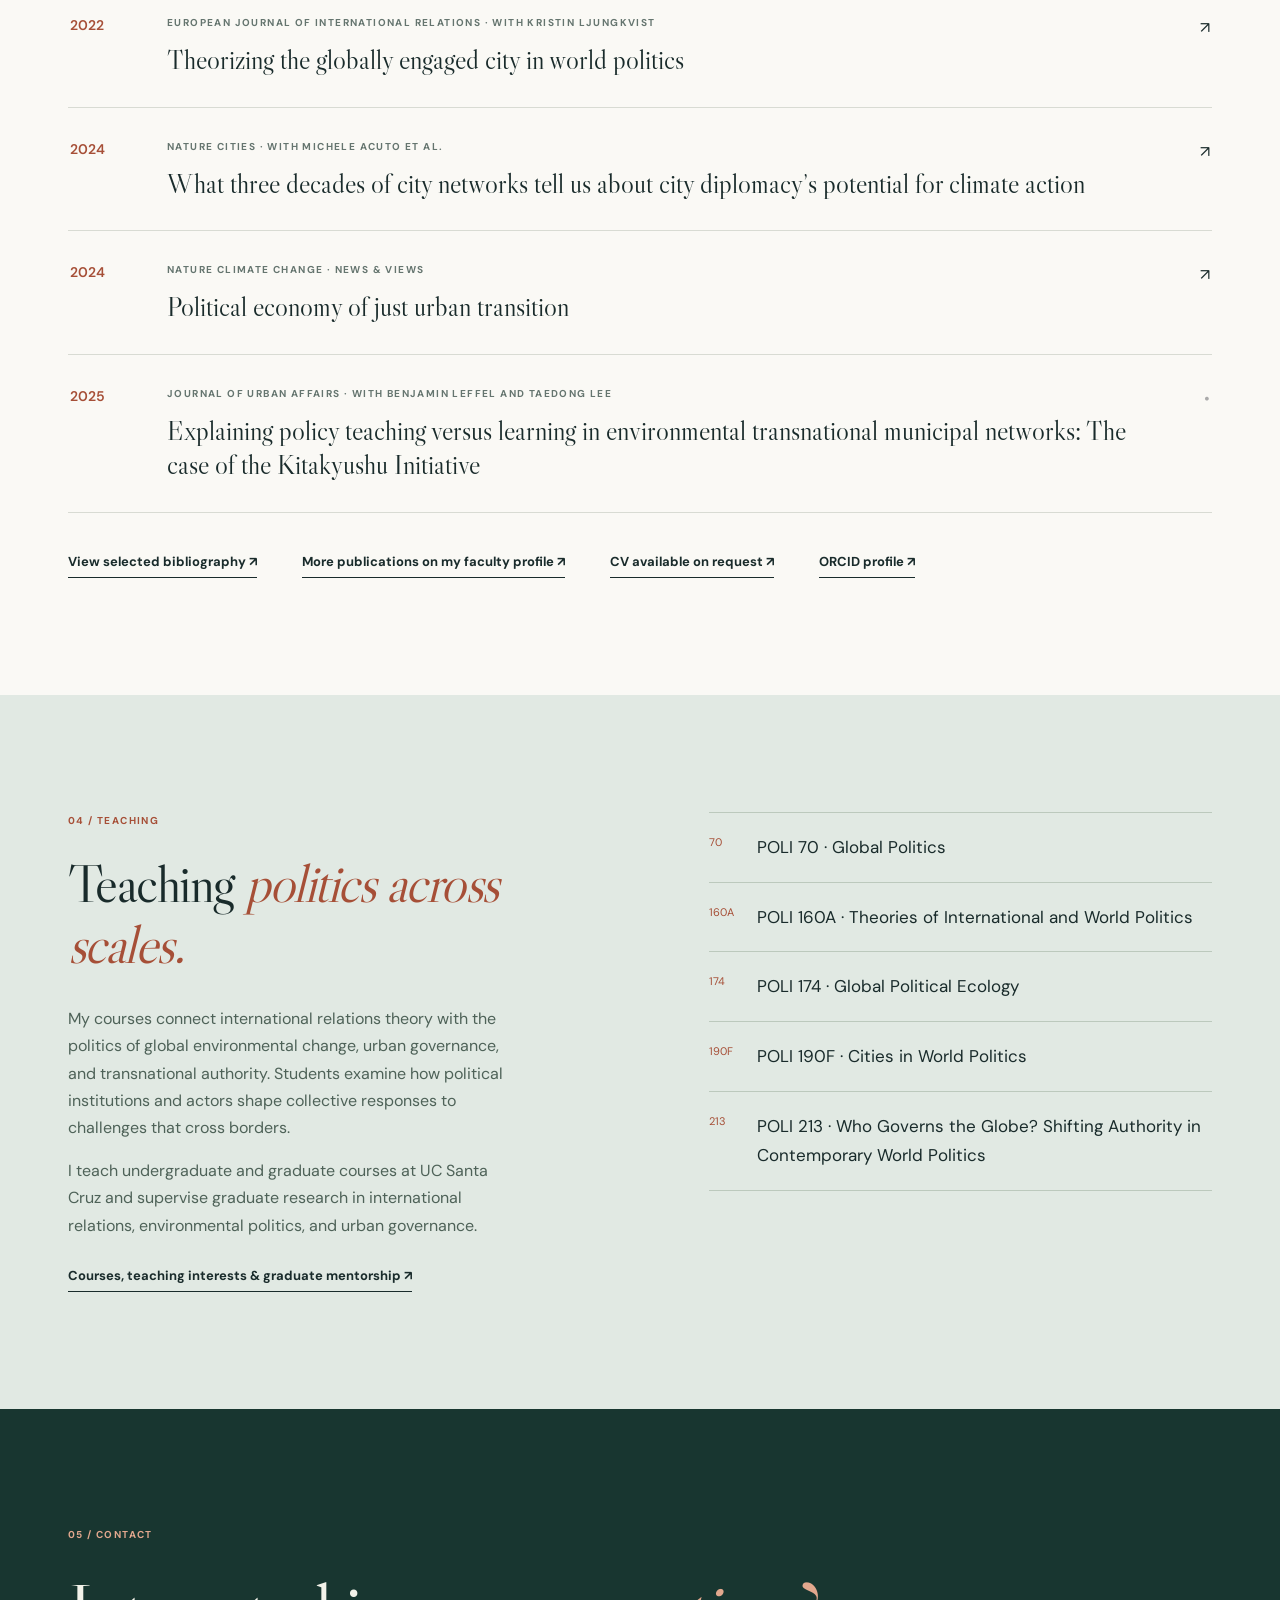
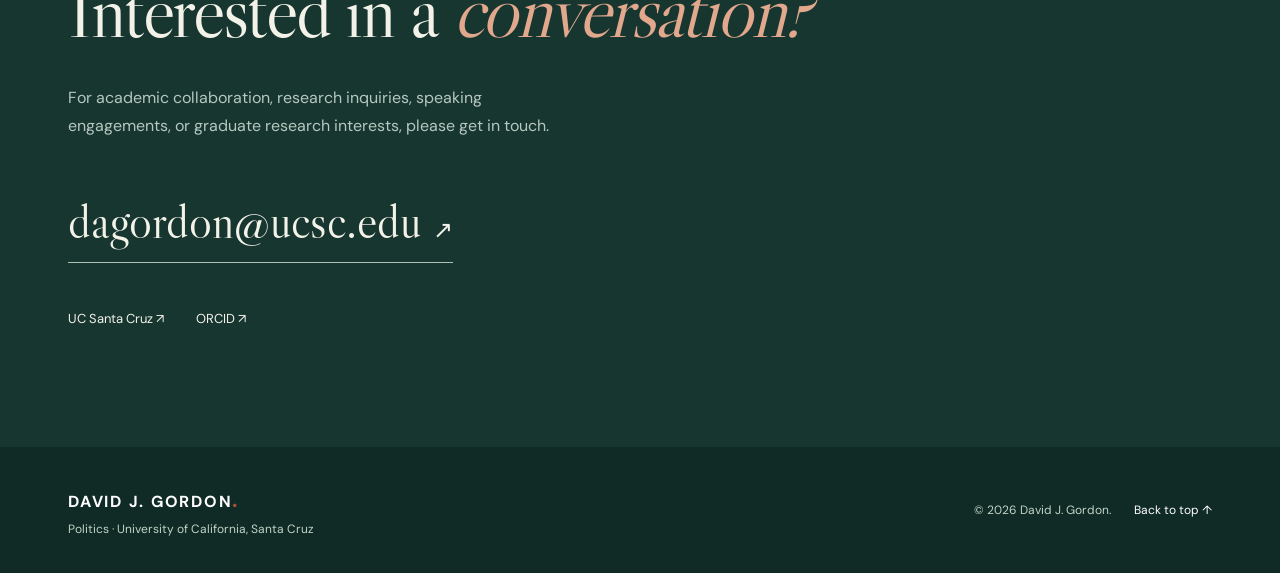
==== commit e1afafbb: "Remove secondary copy and old site links; simplify teaching and graduate mentorship" ====
--- a/index.html
+++ b/index.html
@@ -12,11 +12,11 @@
 <a class="skip" href="#main">Skip to content</a>
 <header class="site-header"><div class="container nav-wrap"><a class="brand" href="#top">DAVID J. GORDON<span class="brand-dot">.</span></a><button class="nav-toggle" aria-label="Open navigation" aria-controls="navigation" aria-expanded="false">Menu <span>☰</span></button><nav id="navigation" aria-label="Main navigation"><a href="#about">About</a><a href="research.html">Research</a><a href="publications.html">Publications</a><a href="teaching.html">Teaching</a><a class="nav-contact" href="#contact">Get in touch <span>↗</span></a></nav></div></header>
 <main id="main">
-<section class="hero" id="top"><div class="container hero-grid"><div class="hero-copy"><div class="eyebrow"><span class="accent-line"></span> POLITICS · UNIVERSITY OF CALIFORNIA, SANTA CRUZ</div><h1>Understanding the <em>global politics</em> of a changing urban world.</h1><p class="hero-deck">I study how cities claim authority, build networks, and confront the political challenges of climate change and global governance.</p><div class="hero-actions"><a class="button primary" href="research.html">Explore my research <span>↗</span></a><a class="text-link" href="publications.html">Selected publications <span>↘</span></a></div></div><figure class="hero-photo"><img src="assets/david-gordon-headshot.jpg" width="1100" height="1376" alt="Portrait of David J. Gordon, Associate Professor of Politics at UC Santa Cruz" fetchpriority="high"><figcaption>DAVID J. GORDON <span>UC SANTA CRUZ</span></figcaption></figure></div><div class="container hero-bottom"><span>ASSOCIATE PROFESSOR OF POLITICS</span><span>INTERNATIONAL RELATIONS · URBAN STUDIES · CLIMATE POLITICS</span><a href="#about" aria-label="Scroll to about">SCROLL TO EXPLORE ↓</a></div></section>
+<section class="hero" id="top"><div class="container hero-grid"><div class="hero-copy"><div class="eyebrow"><span class="accent-line"></span> POLITICS · UNIVERSITY OF CALIFORNIA, SANTA CRUZ</div><h1>Understanding the <em>global politics</em> of a changing urban world.</h1><div class="hero-actions"><a class="button primary" href="research.html">Explore my research <span>↗</span></a><a class="text-link" href="publications.html">Selected publications <span>↘</span></a></div></div><figure class="hero-photo"><img src="assets/david-gordon-headshot.jpg" width="1100" height="1376" alt="Portrait of David J. Gordon, Associate Professor of Politics at UC Santa Cruz" fetchpriority="high"><figcaption>DAVID J. GORDON <span>UC SANTA CRUZ</span></figcaption></figure></div><div class="container hero-bottom"><span>ASSOCIATE PROFESSOR OF POLITICS</span><span>INTERNATIONAL RELATIONS · URBAN STUDIES · CLIMATE POLITICS</span><a href="#about" aria-label="Scroll to about">SCROLL TO EXPLORE ↓</a></div></section>
 <section class="section about" id="about"><div class="container two-col"><div class="section-side"><div class="section-number">01 / ABOUT</div><h2>Research at the intersection of <em>cities and world politics.</em></h2></div><div class="about-copy"><p class="lead">I am an Associate Professor in the Department of Politics at the University of California, Santa Cruz.</p><p>My research examines the changing politics of global environmental governance, focusing on cities, transnational networks, and the institutional dynamics of climate action. I am interested in how authority is constructed, exercised, and contested across local and global scales.</p><p>Across my work, I explore how cities become global political actors, how networks shape policy and political possibilities, and when governance initiatives reproduce or transform existing relations of power.</p><a class="inline-link" href="https://politics.ucsc.edu/people/faculty/?directoryprofilecruzid=dagordon" target="_blank" rel="noopener noreferrer">UCSC faculty profile <span>↗</span></a></div></div></section>
-<section class="section research" id="research"><div class="container"><div class="section-heading"><div><div class="section-number">02 / RESEARCH</div><h2>Questions that <em>drive my work.</em></h2></div><p>My projects connect international relations, comparative politics, and urban studies to understand political change across scales.</p></div><div class="research-grid"><article class="research-card"><div class="card-top"><span>RESEARCH AREA 01</span><span>↗</span></div><div class="card-symbol symbol-one" aria-hidden="true">◎</div><h3><a href="research.html#governance">Global urban climate governance ↗</a></h3><p>How cities and transnational municipal networks claim authority, coordinate climate action, and reshape the institutions of global politics.</p><div class="tags"><span>City networks</span><span>Global governance</span></div></article><article class="research-card"><div class="card-top"><span>RESEARCH AREA 02</span><span>↗</span></div><div class="card-symbol symbol-two" aria-hidden="true">◫</div><h3><a href="research.html#transparency">Transparency, accountability & legitimacy ↗</a></h3><p>Why cities disclose climate commitments and performance, and how transparency intersects with political legitimacy and accountability.</p><div class="tags"><span>Climate disclosure</span><span>Legitimation</span></div></article><article class="research-card"><div class="card-top"><span>RESEARCH AREA 03</span><span>↗</span></div><div class="card-symbol symbol-three" aria-hidden="true">↗</div><h3><a href="research.html#diffusion">Policy diffusion & the Global South ↗</a></h3><p>How transnational interventions travel across cities and regions—and how fragmented authority and local institutions shape their effects.</p><div class="tags"><span>Orchestration</span><span>Comparative politics</span></div></article><article class="research-card"><div class="card-top"><span>RESEARCH AREA 04</span><span>↗</span></div><div class="card-symbol symbol-four" aria-hidden="true">▤</div><h3><a href="research.html#infrastructures">Emerging urban infrastructures ↗</a></h3><p>How digital twins, advanced air mobility, and anticipatory infrastructures create new political imaginations and possibilities for urban transformation.</p><div class="tags"><span>Technology & politics</span><span>Urban futures</span></div></article></div><div class="section-cta"><a class="button primary" href="research.html">Explore all four research areas <span>↗</span></a></div><p class="research-note">Current projects include comparative research on South Asian urban climate plans, the politics of climate transparency, and the governance of emerging urban technologies.</p></div></section>
-<section class="section publications" id="publications"><div class="container"><div class="section-heading"><div><div class="section-number">03 / PUBLICATIONS</div><h2>Selected <em>writing.</em></h2></div><p>Books, articles, and commentary on cities and global environmental politics. A selected bibliography; not a complete list.</p></div><div class="book-feature"><div class="book-cover-photo"><img src="assets/cities-on-the-world-stage-cover.jpg" width="454" height="648" loading="lazy" alt="Cover of Cities on the World Stage: The Politics of Global Urban Climate Governance by David J. Gordon, Cambridge University Press"></div><div class="book-info"><span class="pub-type">MONOGRAPH · 2020</span><h3>Cities on the World Stage</h3><p class="book-subtitle">The Politics of Global Urban Climate Governance</p><p>Examines the emergence and politics of city networks as sites of global climate governance, with attention to authority, recognition, and the construction of shared practices.</p><a class="inline-link" href="https://www.cambridge.org/core/books/cities-on-the-world-stage/6CBDF737BC07DD72592728134CF211FA" target="_blank" rel="noopener noreferrer">View at Cambridge University Press ↗</a></div></div><div class="pub-list"><a class="pub-item" href="https://doi.org/10.1177/13540661211064449" target="_blank" rel="noopener noreferrer"><div class="pub-year">2022</div><div><div class="pub-type">EUROPEAN JOURNAL OF INTERNATIONAL RELATIONS · WITH KRISTIN LJUNGKVIST</div><h3>Theorizing the globally engaged city in world politics</h3></div><span class="pub-arrow">↗</span></a><a class="pub-item" href="https://www.nature.com/articles/s44284-024-00081-1" target="_blank" rel="noopener noreferrer"><div class="pub-year">2024</div><div><div class="pub-type">NATURE CITIES · WITH MICHELE ACUTO ET AL.</div><h3>What three decades of city networks tell us about city diplomacy’s potential for climate action</h3></div><span class="pub-arrow">↗</span></a><a class="pub-item" href="https://www.nature.com/articles/s41558-024-01942-2" target="_blank" rel="noopener noreferrer"><div class="pub-year">2024</div><div><div class="pub-type">NATURE CLIMATE CHANGE · NEWS & VIEWS</div><h3>Political economy of just urban transition</h3></div><span class="pub-arrow">↗</span></a><div class="pub-item no-link"><div class="pub-year">2025</div><div><div class="pub-type">JOURNAL OF URBAN AFFAIRS · WITH BENJAMIN LEFFEL AND TAEDONG LEE</div><h3>Explaining policy teaching versus learning in environmental transnational municipal networks: The case of the Kitakyushu Initiative</h3></div><span class="pub-arrow">•</span></div></div><div class="pub-bottom"><a class="inline-link" href="publications.html">View selected bibliography ↗</a><a class="inline-link" href="https://politics.ucsc.edu/people/faculty/?directoryprofilecruzid=dagordon" target="_blank" rel="noopener noreferrer">More publications on my faculty profile ↗</a><a class="inline-link" href="mailto:dagordon@ucsc.edu?subject=Academic%20CV%20request">CV available on request ↗</a><a class="inline-link" href="https://orcid.org/0000-0002-3034-1792" target="_blank" rel="noopener noreferrer">ORCID profile ↗</a></div></div></section>
+<section class="section research" id="research"><div class="container"><div class="section-heading"><div><div class="section-number">02 / RESEARCH</div><h2>Questions that <em>drive my work.</em></h2></div></div><div class="research-grid"><article class="research-card"><div class="card-top"><span>RESEARCH AREA 01</span><span>↗</span></div><div class="card-symbol symbol-one" aria-hidden="true">◎</div><h3><a href="research.html#governance">Global urban climate governance ↗</a></h3><div class="tags"><span>City networks</span><span>Global governance</span></div></article><article class="research-card"><div class="card-top"><span>RESEARCH AREA 02</span><span>↗</span></div><div class="card-symbol symbol-two" aria-hidden="true">◫</div><h3><a href="research.html#transparency">Transparency, accountability & legitimacy ↗</a></h3><div class="tags"><span>Climate disclosure</span><span>Legitimation</span></div></article><article class="research-card"><div class="card-top"><span>RESEARCH AREA 03</span><span>↗</span></div><div class="card-symbol symbol-three" aria-hidden="true">↗</div><h3><a href="research.html#diffusion">Policy diffusion & the Global South ↗</a></h3><div class="tags"><span>Orchestration</span><span>Comparative politics</span></div></article><article class="research-card"><div class="card-top"><span>RESEARCH AREA 04</span><span>↗</span></div><div class="card-symbol symbol-four" aria-hidden="true">▤</div><h3><a href="research.html#infrastructures">Emerging urban infrastructures ↗</a></h3><div class="tags"><span>Technology & politics</span><span>Urban futures</span></div></article></div><div class="section-cta"><a class="button primary" href="research.html">Explore all four research areas <span>↗</span></a></div></div></section>
+<section class="section publications" id="publications"><div class="container"><div class="section-heading"><div><div class="section-number">03 / PUBLICATIONS</div><h2>Selected <em>writing.</em></h2></div></div><div class="book-feature"><div class="book-cover-photo"><img src="assets/cities-on-the-world-stage-cover.jpg" width="454" height="648" loading="lazy" alt="Cover of Cities on the World Stage: The Politics of Global Urban Climate Governance by David J. Gordon, Cambridge University Press"></div><div class="book-info"><span class="pub-type">MONOGRAPH · 2020</span><h3>Cities on the World Stage</h3><p class="book-subtitle">The Politics of Global Urban Climate Governance</p><a class="inline-link" href="https://www.cambridge.org/core/books/cities-on-the-world-stage/6CBDF737BC07DD72592728134CF211FA" target="_blank" rel="noopener noreferrer">View at Cambridge University Press ↗</a></div></div><div class="pub-list"><a class="pub-item" href="https://doi.org/10.1177/13540661211064449" target="_blank" rel="noopener noreferrer"><div class="pub-year">2022</div><div><div class="pub-type">EUROPEAN JOURNAL OF INTERNATIONAL RELATIONS · WITH KRISTIN LJUNGKVIST</div><h3>Theorizing the globally engaged city in world politics</h3></div><span class="pub-arrow">↗</span></a><a class="pub-item" href="https://www.nature.com/articles/s44284-024-00081-1" target="_blank" rel="noopener noreferrer"><div class="pub-year">2024</div><div><div class="pub-type">NATURE CITIES · WITH MICHELE ACUTO ET AL.</div><h3>What three decades of city networks tell us about city diplomacy’s potential for climate action</h3></div><span class="pub-arrow">↗</span></a><a class="pub-item" href="https://www.nature.com/articles/s41558-024-01942-2" target="_blank" rel="noopener noreferrer"><div class="pub-year">2024</div><div><div class="pub-type">NATURE CLIMATE CHANGE · NEWS & VIEWS</div><h3>Political economy of just urban transition</h3></div><span class="pub-arrow">↗</span></a><div class="pub-item no-link"><div class="pub-year">2025</div><div><div class="pub-type">JOURNAL OF URBAN AFFAIRS · WITH BENJAMIN LEFFEL AND TAEDONG LEE</div><h3>Explaining policy teaching versus learning in environmental transnational municipal networks: The case of the Kitakyushu Initiative</h3></div><span class="pub-arrow">•</span></div></div><div class="pub-bottom"><a class="inline-link" href="publications.html">View selected bibliography ↗</a><a class="inline-link" href="https://politics.ucsc.edu/people/faculty/?directoryprofilecruzid=dagordon" target="_blank" rel="noopener noreferrer">More publications on my faculty profile ↗</a><a class="inline-link" href="mailto:dagordon@ucsc.edu?subject=Academic%20CV%20request">CV available on request ↗</a><a class="inline-link" href="https://orcid.org/0000-0002-3034-1792" target="_blank" rel="noopener noreferrer">ORCID profile ↗</a></div></div></section>
 <section class="section teaching" id="teaching"><div class="container teaching-grid"><div><div class="section-number">04 / TEACHING</div><h2>Teaching <em>politics across scales.</em></h2><p>My courses connect international relations theory with the politics of global environmental change, urban governance, and transnational authority. Students examine how political institutions and actors shape collective responses to challenges that cross borders.</p><p>I teach undergraduate and graduate courses at UC Santa Cruz and supervise graduate research in international relations, environmental politics, and urban governance.</p><a class="inline-link" href="teaching.html">Courses, teaching interests &amp; graduate mentorship ↗</a></div><div class="course-list"><div><span>70</span><p>POLI 70 · Global Politics</p></div><div><span>160A</span><p>POLI 160A · Theories of International and World Politics</p></div><div><span>174</span><p>POLI 174 · Global Political Ecology</p></div><div><span>190F</span><p>POLI 190F · Cities in World Politics</p></div><div><span>213</span><p>POLI 213 · Who Governs the Globe? Shifting Authority in Contemporary World Politics</p></div></div></div></section>
-<section class="contact section" id="contact"><div class="container"><div class="section-number">05 / CONTACT</div><h2>Interested in a <em>conversation?</em></h2><p>For academic collaboration, research inquiries, speaking engagements, or graduate research interests, please get in touch.</p><a class="contact-email" href="mailto:dagordon@ucsc.edu">dagordon@ucsc.edu <span>↗</span></a><div class="contact-links"><a href="https://politics.ucsc.edu/people/faculty/?directoryprofilecruzid=dagordon" target="_blank" rel="noopener noreferrer">UC Santa Cruz ↗</a><a href="https://orcid.org/0000-0002-3034-1792" target="_blank" rel="noopener noreferrer">ORCID ↗</a><a href="https://davidjgordon.wordpress.com/" target="_blank" rel="noopener noreferrer">Previous website ↗</a></div></div></section>
+<section class="contact section" id="contact"><div class="container"><div class="section-number">05 / CONTACT</div><h2>Interested in a <em>conversation?</em></h2><p>For academic collaboration, research inquiries, speaking engagements, or graduate research interests, please get in touch.</p><a class="contact-email" href="mailto:dagordon@ucsc.edu">dagordon@ucsc.edu <span>↗</span></a><div class="contact-links"><a href="https://politics.ucsc.edu/people/faculty/?directoryprofilecruzid=dagordon" target="_blank" rel="noopener noreferrer">UC Santa Cruz ↗</a><a href="https://orcid.org/0000-0002-3034-1792" target="_blank" rel="noopener noreferrer">ORCID ↗</a></div></div></section>
 </main><footer><div class="container footer-inner"><div><strong>DAVID J. GORDON<span class="brand-dot">.</span></strong><span>Politics · University of California, Santa Cruz</span></div><div>© <span id="year">2026</span> David J. Gordon. <a href="#top">Back to top ↑</a></div></div></footer>
 </body></html>
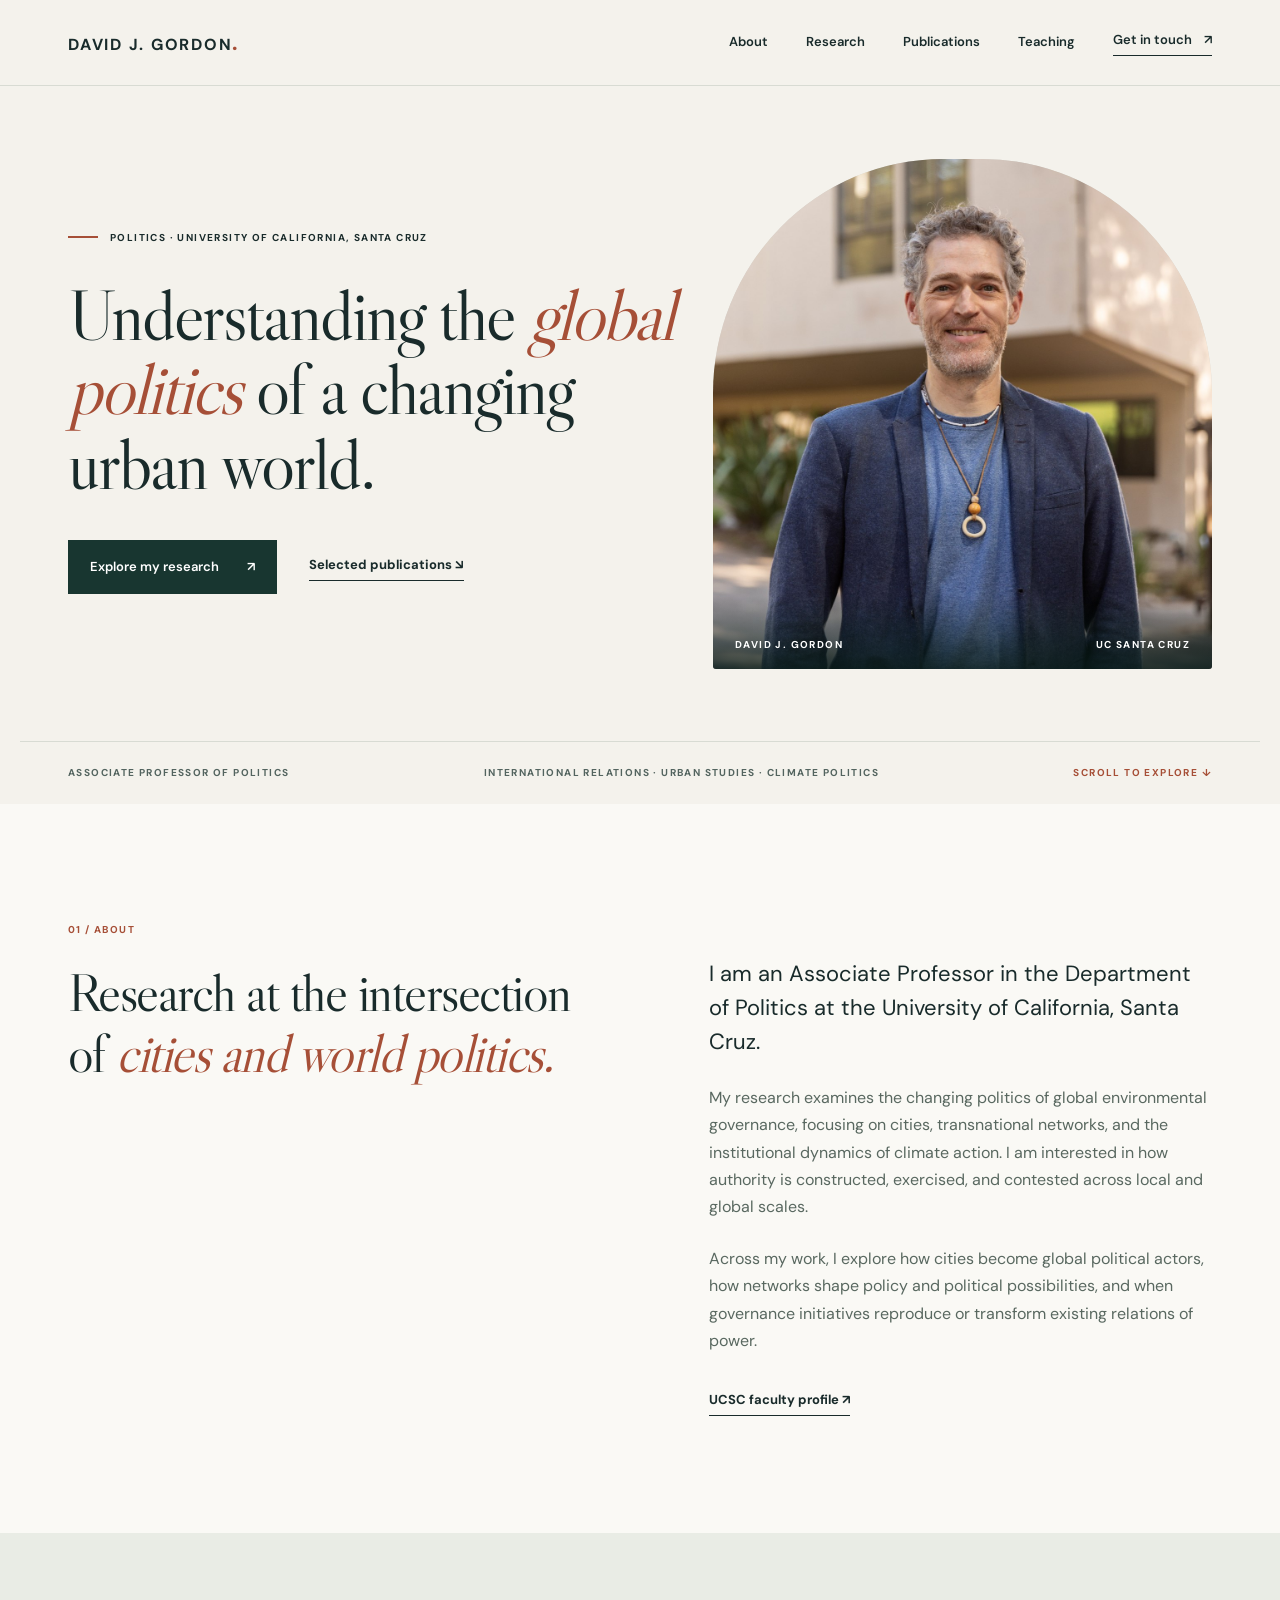
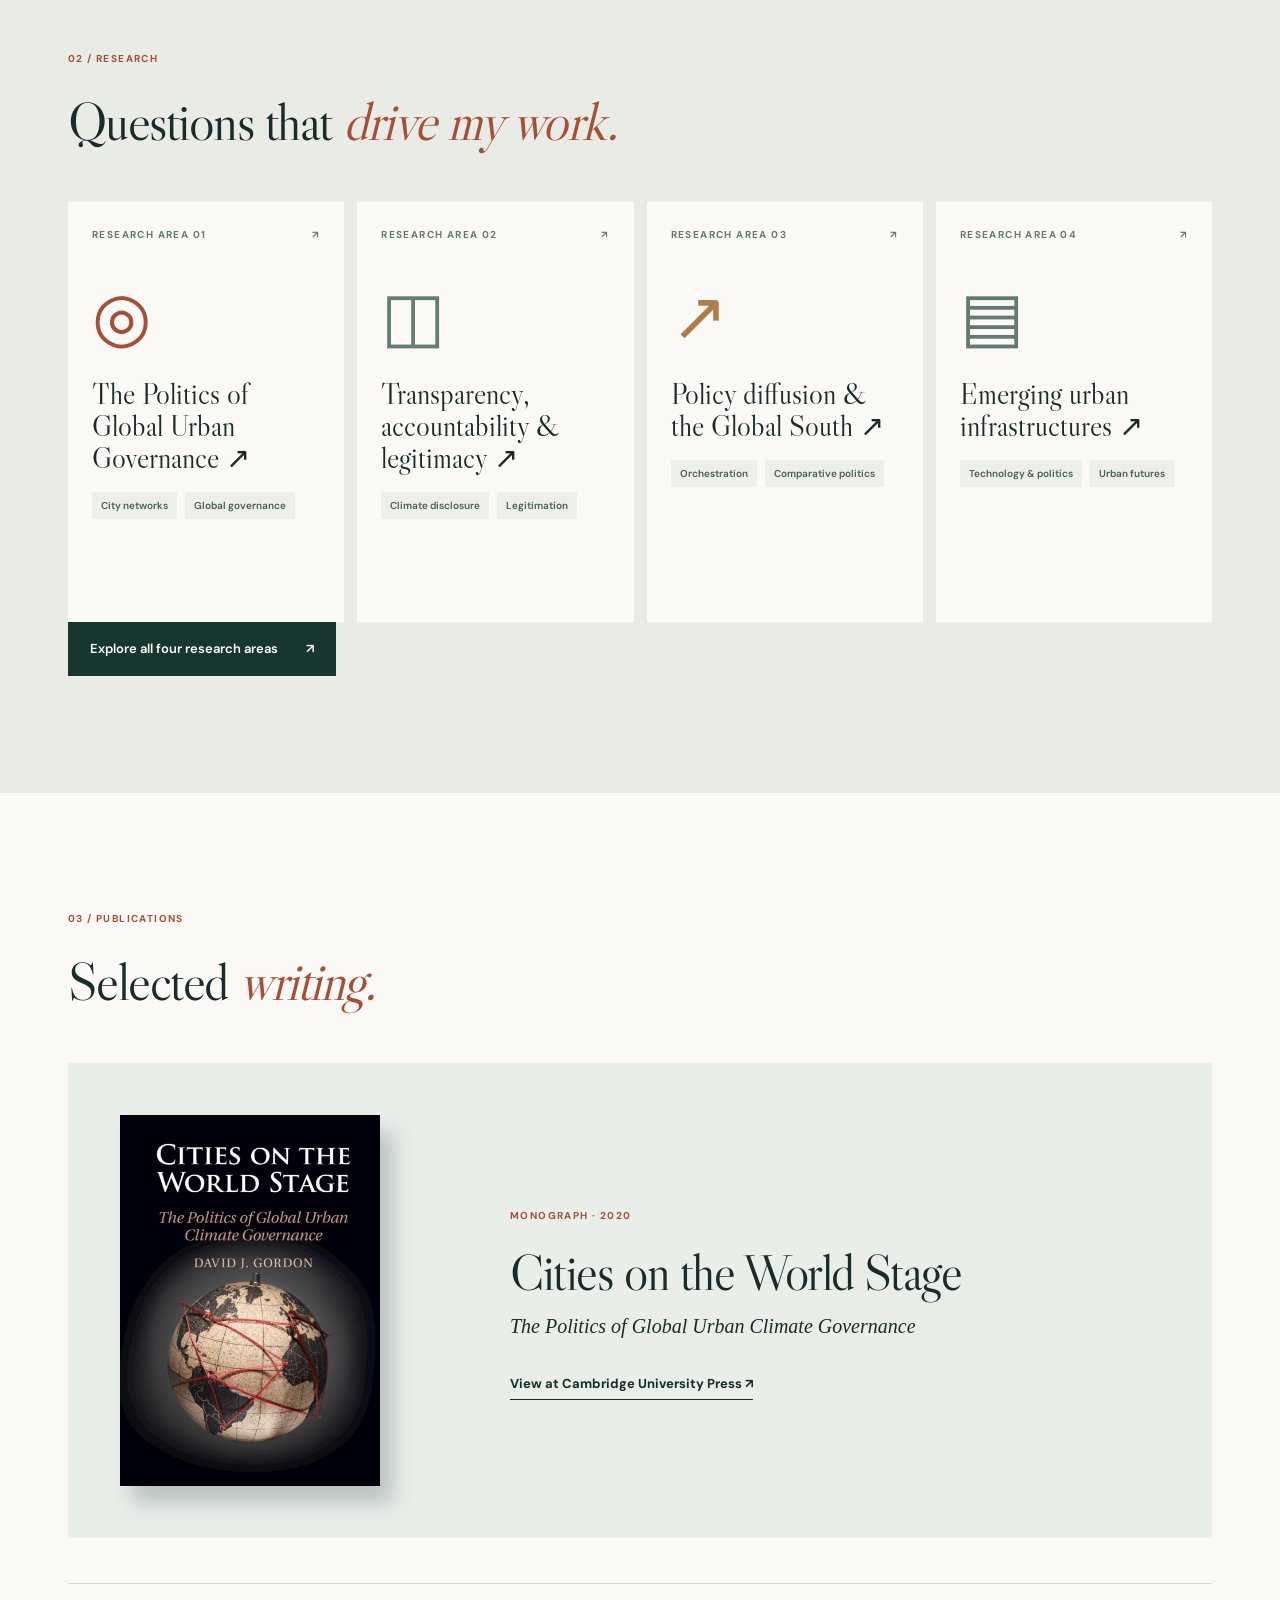
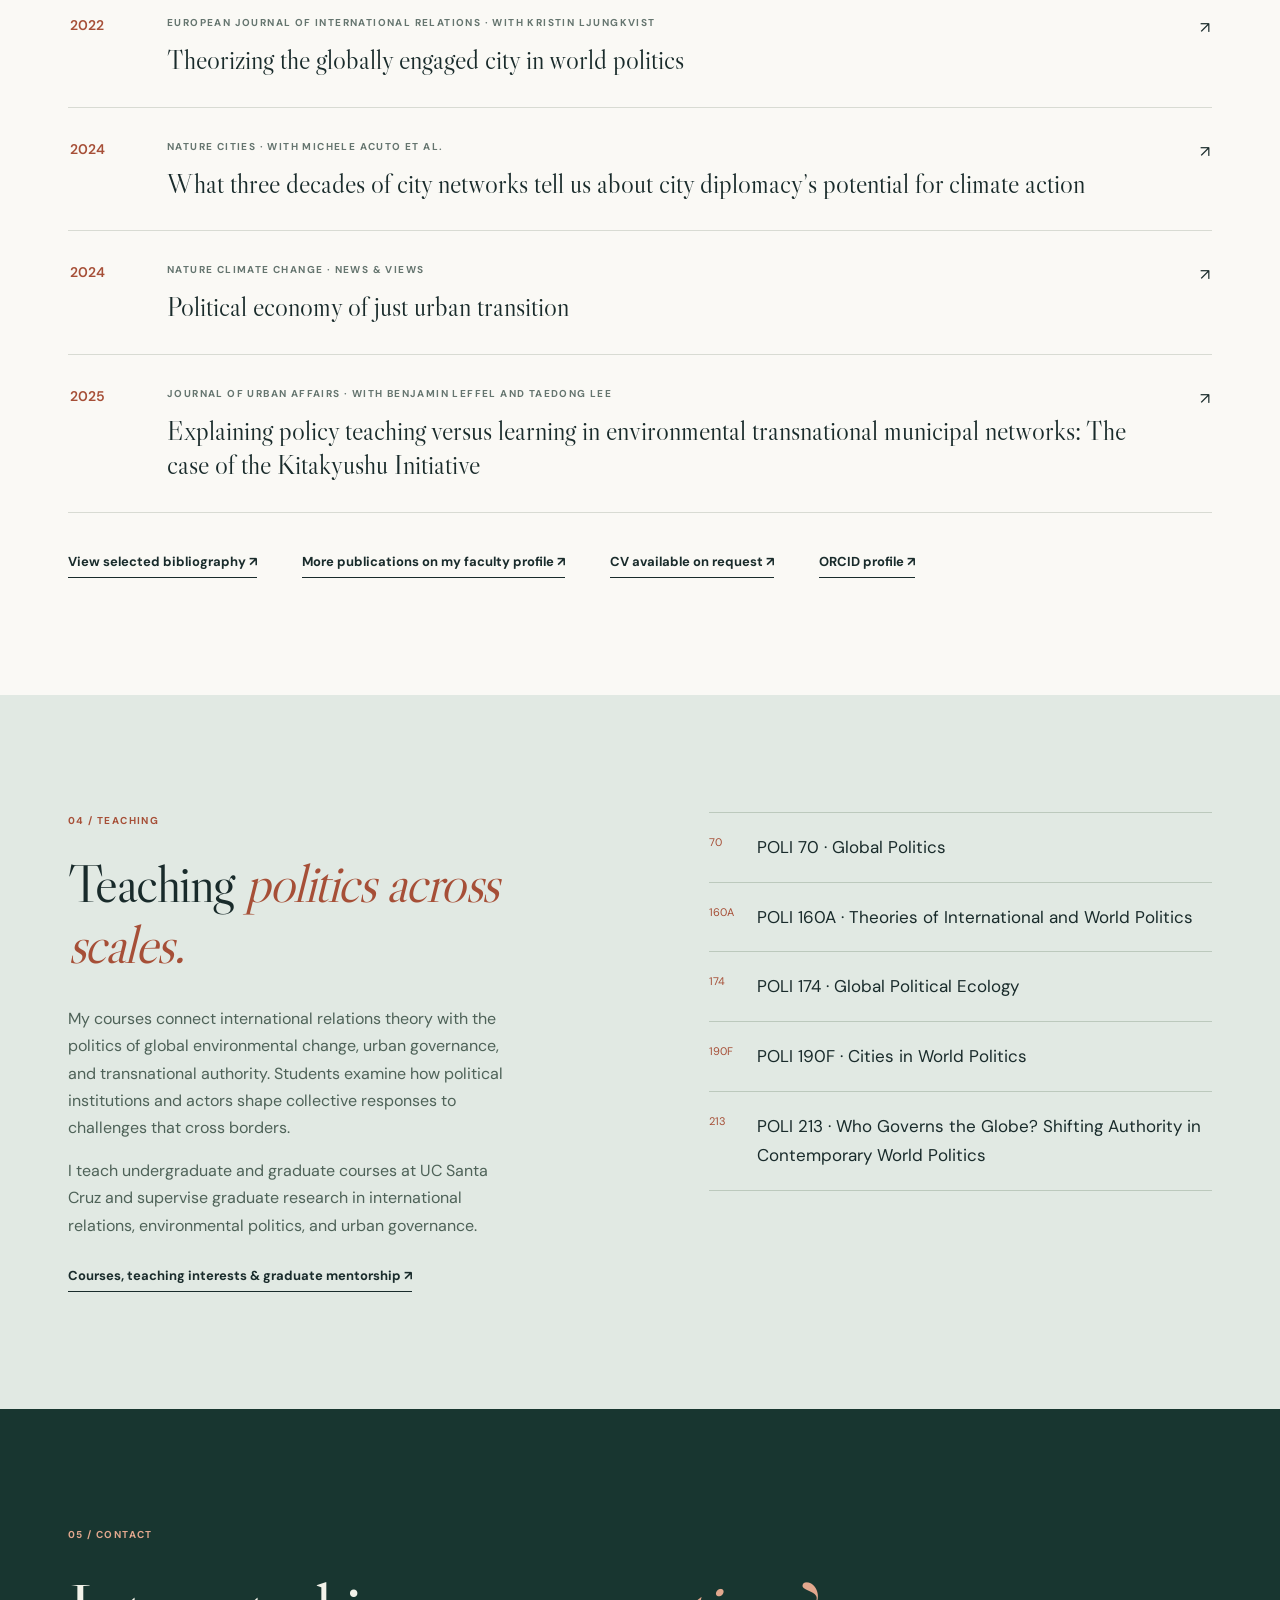
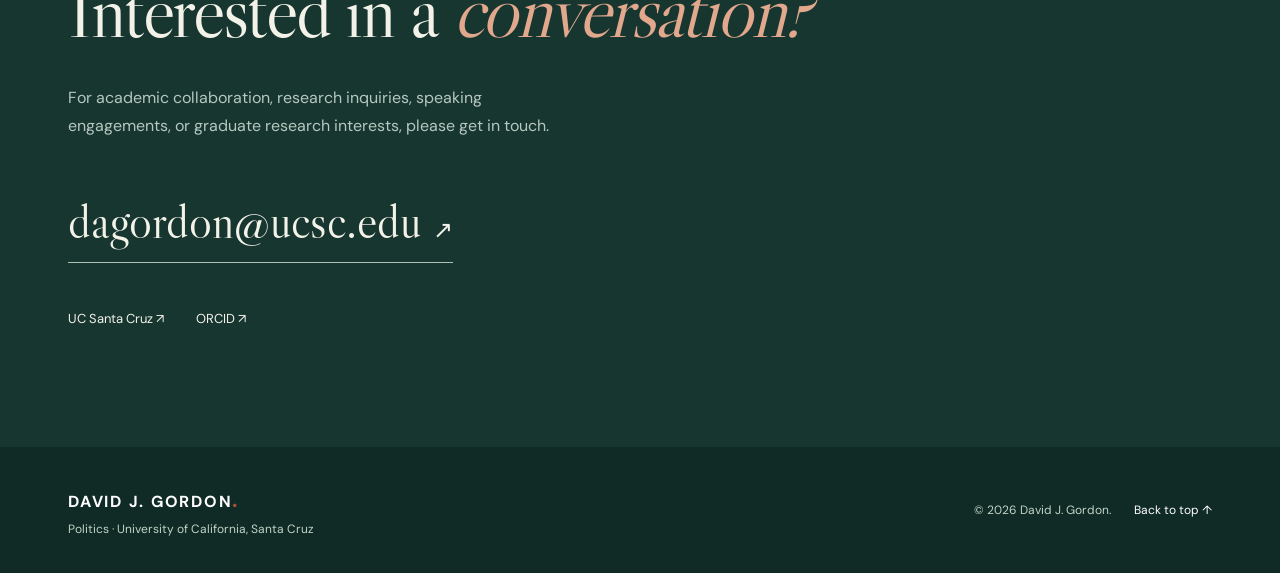
==== commit c18f98c1: "Rename featured research area and link JUA article" ====
--- a/index.html
+++ b/index.html
@@ -14,8 +14,8 @@
 <main id="main">
 <section class="hero" id="top"><div class="container hero-grid"><div class="hero-copy"><div class="eyebrow"><span class="accent-line"></span> POLITICS · UNIVERSITY OF CALIFORNIA, SANTA CRUZ</div><h1>Understanding the <em>global politics</em> of a changing urban world.</h1><div class="hero-actions"><a class="button primary" href="research.html">Explore my research <span>↗</span></a><a class="text-link" href="publications.html">Selected publications <span>↘</span></a></div></div><figure class="hero-photo"><img src="assets/david-gordon-headshot.jpg" width="1100" height="1376" alt="Portrait of David J. Gordon, Associate Professor of Politics at UC Santa Cruz" fetchpriority="high"><figcaption>DAVID J. GORDON <span>UC SANTA CRUZ</span></figcaption></figure></div><div class="container hero-bottom"><span>ASSOCIATE PROFESSOR OF POLITICS</span><span>INTERNATIONAL RELATIONS · URBAN STUDIES · CLIMATE POLITICS</span><a href="#about" aria-label="Scroll to about">SCROLL TO EXPLORE ↓</a></div></section>
 <section class="section about" id="about"><div class="container two-col"><div class="section-side"><div class="section-number">01 / ABOUT</div><h2>Research at the intersection of <em>cities and world politics.</em></h2></div><div class="about-copy"><p class="lead">I am an Associate Professor in the Department of Politics at the University of California, Santa Cruz.</p><p>My research examines the changing politics of global environmental governance, focusing on cities, transnational networks, and the institutional dynamics of climate action. I am interested in how authority is constructed, exercised, and contested across local and global scales.</p><p>Across my work, I explore how cities become global political actors, how networks shape policy and political possibilities, and when governance initiatives reproduce or transform existing relations of power.</p><a class="inline-link" href="https://politics.ucsc.edu/people/faculty/?directoryprofilecruzid=dagordon" target="_blank" rel="noopener noreferrer">UCSC faculty profile <span>↗</span></a></div></div></section>
-<section class="section research" id="research"><div class="container"><div class="section-heading"><div><div class="section-number">02 / RESEARCH</div><h2>Questions that <em>drive my work.</em></h2></div></div><div class="research-grid"><article class="research-card"><div class="card-top"><span>RESEARCH AREA 01</span><span>↗</span></div><div class="card-symbol symbol-one" aria-hidden="true">◎</div><h3><a href="research.html#governance">Global urban climate governance ↗</a></h3><div class="tags"><span>City networks</span><span>Global governance</span></div></article><article class="research-card"><div class="card-top"><span>RESEARCH AREA 02</span><span>↗</span></div><div class="card-symbol symbol-two" aria-hidden="true">◫</div><h3><a href="research.html#transparency">Transparency, accountability & legitimacy ↗</a></h3><div class="tags"><span>Climate disclosure</span><span>Legitimation</span></div></article><article class="research-card"><div class="card-top"><span>RESEARCH AREA 03</span><span>↗</span></div><div class="card-symbol symbol-three" aria-hidden="true">↗</div><h3><a href="research.html#diffusion">Policy diffusion & the Global South ↗</a></h3><div class="tags"><span>Orchestration</span><span>Comparative politics</span></div></article><article class="research-card"><div class="card-top"><span>RESEARCH AREA 04</span><span>↗</span></div><div class="card-symbol symbol-four" aria-hidden="true">▤</div><h3><a href="research.html#infrastructures">Emerging urban infrastructures ↗</a></h3><div class="tags"><span>Technology & politics</span><span>Urban futures</span></div></article></div><div class="section-cta"><a class="button primary" href="research.html">Explore all four research areas <span>↗</span></a></div></div></section>
-<section class="section publications" id="publications"><div class="container"><div class="section-heading"><div><div class="section-number">03 / PUBLICATIONS</div><h2>Selected <em>writing.</em></h2></div></div><div class="book-feature"><div class="book-cover-photo"><img src="assets/cities-on-the-world-stage-cover.jpg" width="454" height="648" loading="lazy" alt="Cover of Cities on the World Stage: The Politics of Global Urban Climate Governance by David J. Gordon, Cambridge University Press"></div><div class="book-info"><span class="pub-type">MONOGRAPH · 2020</span><h3>Cities on the World Stage</h3><p class="book-subtitle">The Politics of Global Urban Climate Governance</p><a class="inline-link" href="https://www.cambridge.org/core/books/cities-on-the-world-stage/6CBDF737BC07DD72592728134CF211FA" target="_blank" rel="noopener noreferrer">View at Cambridge University Press ↗</a></div></div><div class="pub-list"><a class="pub-item" href="https://doi.org/10.1177/13540661211064449" target="_blank" rel="noopener noreferrer"><div class="pub-year">2022</div><div><div class="pub-type">EUROPEAN JOURNAL OF INTERNATIONAL RELATIONS · WITH KRISTIN LJUNGKVIST</div><h3>Theorizing the globally engaged city in world politics</h3></div><span class="pub-arrow">↗</span></a><a class="pub-item" href="https://www.nature.com/articles/s44284-024-00081-1" target="_blank" rel="noopener noreferrer"><div class="pub-year">2024</div><div><div class="pub-type">NATURE CITIES · WITH MICHELE ACUTO ET AL.</div><h3>What three decades of city networks tell us about city diplomacy’s potential for climate action</h3></div><span class="pub-arrow">↗</span></a><a class="pub-item" href="https://www.nature.com/articles/s41558-024-01942-2" target="_blank" rel="noopener noreferrer"><div class="pub-year">2024</div><div><div class="pub-type">NATURE CLIMATE CHANGE · NEWS & VIEWS</div><h3>Political economy of just urban transition</h3></div><span class="pub-arrow">↗</span></a><div class="pub-item no-link"><div class="pub-year">2025</div><div><div class="pub-type">JOURNAL OF URBAN AFFAIRS · WITH BENJAMIN LEFFEL AND TAEDONG LEE</div><h3>Explaining policy teaching versus learning in environmental transnational municipal networks: The case of the Kitakyushu Initiative</h3></div><span class="pub-arrow">•</span></div></div><div class="pub-bottom"><a class="inline-link" href="publications.html">View selected bibliography ↗</a><a class="inline-link" href="https://politics.ucsc.edu/people/faculty/?directoryprofilecruzid=dagordon" target="_blank" rel="noopener noreferrer">More publications on my faculty profile ↗</a><a class="inline-link" href="mailto:dagordon@ucsc.edu?subject=Academic%20CV%20request">CV available on request ↗</a><a class="inline-link" href="https://orcid.org/0000-0002-3034-1792" target="_blank" rel="noopener noreferrer">ORCID profile ↗</a></div></div></section>
+<section class="section research" id="research"><div class="container"><div class="section-heading"><div><div class="section-number">02 / RESEARCH</div><h2>Questions that <em>drive my work.</em></h2></div></div><div class="research-grid"><article class="research-card"><div class="card-top"><span>RESEARCH AREA 01</span><span>↗</span></div><div class="card-symbol symbol-one" aria-hidden="true">◎</div><h3><a href="research.html#governance">The Politics of Global Urban Governance ↗</a></h3><div class="tags"><span>City networks</span><span>Global governance</span></div></article><article class="research-card"><div class="card-top"><span>RESEARCH AREA 02</span><span>↗</span></div><div class="card-symbol symbol-two" aria-hidden="true">◫</div><h3><a href="research.html#transparency">Transparency, accountability & legitimacy ↗</a></h3><div class="tags"><span>Climate disclosure</span><span>Legitimation</span></div></article><article class="research-card"><div class="card-top"><span>RESEARCH AREA 03</span><span>↗</span></div><div class="card-symbol symbol-three" aria-hidden="true">↗</div><h3><a href="research.html#diffusion">Policy diffusion & the Global South ↗</a></h3><div class="tags"><span>Orchestration</span><span>Comparative politics</span></div></article><article class="research-card"><div class="card-top"><span>RESEARCH AREA 04</span><span>↗</span></div><div class="card-symbol symbol-four" aria-hidden="true">▤</div><h3><a href="research.html#infrastructures">Emerging urban infrastructures ↗</a></h3><div class="tags"><span>Technology & politics</span><span>Urban futures</span></div></article></div><div class="section-cta"><a class="button primary" href="research.html">Explore all four research areas <span>↗</span></a></div></div></section>
+<section class="section publications" id="publications"><div class="container"><div class="section-heading"><div><div class="section-number">03 / PUBLICATIONS</div><h2>Selected <em>writing.</em></h2></div></div><div class="book-feature"><div class="book-cover-photo"><img src="assets/cities-on-the-world-stage-cover.jpg" width="454" height="648" loading="lazy" alt="Cover of Cities on the World Stage: The Politics of Global Urban Climate Governance by David J. Gordon, Cambridge University Press"></div><div class="book-info"><span class="pub-type">MONOGRAPH · 2020</span><h3>Cities on the World Stage</h3><p class="book-subtitle">The Politics of Global Urban Climate Governance</p><a class="inline-link" href="https://www.cambridge.org/core/books/cities-on-the-world-stage/6CBDF737BC07DD72592728134CF211FA" target="_blank" rel="noopener noreferrer">View at Cambridge University Press ↗</a></div></div><div class="pub-list"><a class="pub-item" href="https://doi.org/10.1177/13540661211064449" target="_blank" rel="noopener noreferrer"><div class="pub-year">2022</div><div><div class="pub-type">EUROPEAN JOURNAL OF INTERNATIONAL RELATIONS · WITH KRISTIN LJUNGKVIST</div><h3>Theorizing the globally engaged city in world politics</h3></div><span class="pub-arrow">↗</span></a><a class="pub-item" href="https://www.nature.com/articles/s44284-024-00081-1" target="_blank" rel="noopener noreferrer"><div class="pub-year">2024</div><div><div class="pub-type">NATURE CITIES · WITH MICHELE ACUTO ET AL.</div><h3>What three decades of city networks tell us about city diplomacy’s potential for climate action</h3></div><span class="pub-arrow">↗</span></a><a class="pub-item" href="https://www.nature.com/articles/s41558-024-01942-2" target="_blank" rel="noopener noreferrer"><div class="pub-year">2024</div><div><div class="pub-type">NATURE CLIMATE CHANGE · NEWS & VIEWS</div><h3>Political economy of just urban transition</h3></div><span class="pub-arrow">↗</span></a><a class="pub-item" href="https://doi.org/10.1080/07352166.2025.2564104" target="_blank" rel="noopener noreferrer"><div class="pub-year">2025</div><div><div class="pub-type">JOURNAL OF URBAN AFFAIRS · WITH BENJAMIN LEFFEL AND TAEDONG LEE</div><h3>Explaining policy teaching versus learning in environmental transnational municipal networks: The case of the Kitakyushu Initiative</h3></div><span class="pub-arrow">↗</span></a></div><div class="pub-bottom"><a class="inline-link" href="publications.html">View selected bibliography ↗</a><a class="inline-link" href="https://politics.ucsc.edu/people/faculty/?directoryprofilecruzid=dagordon" target="_blank" rel="noopener noreferrer">More publications on my faculty profile ↗</a><a class="inline-link" href="mailto:dagordon@ucsc.edu?subject=Academic%20CV%20request">CV available on request ↗</a><a class="inline-link" href="https://orcid.org/0000-0002-3034-1792" target="_blank" rel="noopener noreferrer">ORCID profile ↗</a></div></div></section>
 <section class="section teaching" id="teaching"><div class="container teaching-grid"><div><div class="section-number">04 / TEACHING</div><h2>Teaching <em>politics across scales.</em></h2><p>My courses connect international relations theory with the politics of global environmental change, urban governance, and transnational authority. Students examine how political institutions and actors shape collective responses to challenges that cross borders.</p><p>I teach undergraduate and graduate courses at UC Santa Cruz and supervise graduate research in international relations, environmental politics, and urban governance.</p><a class="inline-link" href="teaching.html">Courses, teaching interests &amp; graduate mentorship ↗</a></div><div class="course-list"><div><span>70</span><p>POLI 70 · Global Politics</p></div><div><span>160A</span><p>POLI 160A · Theories of International and World Politics</p></div><div><span>174</span><p>POLI 174 · Global Political Ecology</p></div><div><span>190F</span><p>POLI 190F · Cities in World Politics</p></div><div><span>213</span><p>POLI 213 · Who Governs the Globe? Shifting Authority in Contemporary World Politics</p></div></div></div></section>
 <section class="contact section" id="contact"><div class="container"><div class="section-number">05 / CONTACT</div><h2>Interested in a <em>conversation?</em></h2><p>For academic collaboration, research inquiries, speaking engagements, or graduate research interests, please get in touch.</p><a class="contact-email" href="mailto:dagordon@ucsc.edu">dagordon@ucsc.edu <span>↗</span></a><div class="contact-links"><a href="https://politics.ucsc.edu/people/faculty/?directoryprofilecruzid=dagordon" target="_blank" rel="noopener noreferrer">UC Santa Cruz ↗</a><a href="https://orcid.org/0000-0002-3034-1792" target="_blank" rel="noopener noreferrer">ORCID ↗</a></div></div></section>
 </main><footer><div class="container footer-inner"><div><strong>DAVID J. GORDON<span class="brand-dot">.</span></strong><span>Politics · University of California, Santa Cruz</span></div><div>© <span id="year">2026</span> David J. Gordon. <a href="#top">Back to top ↑</a></div></div></footer>
